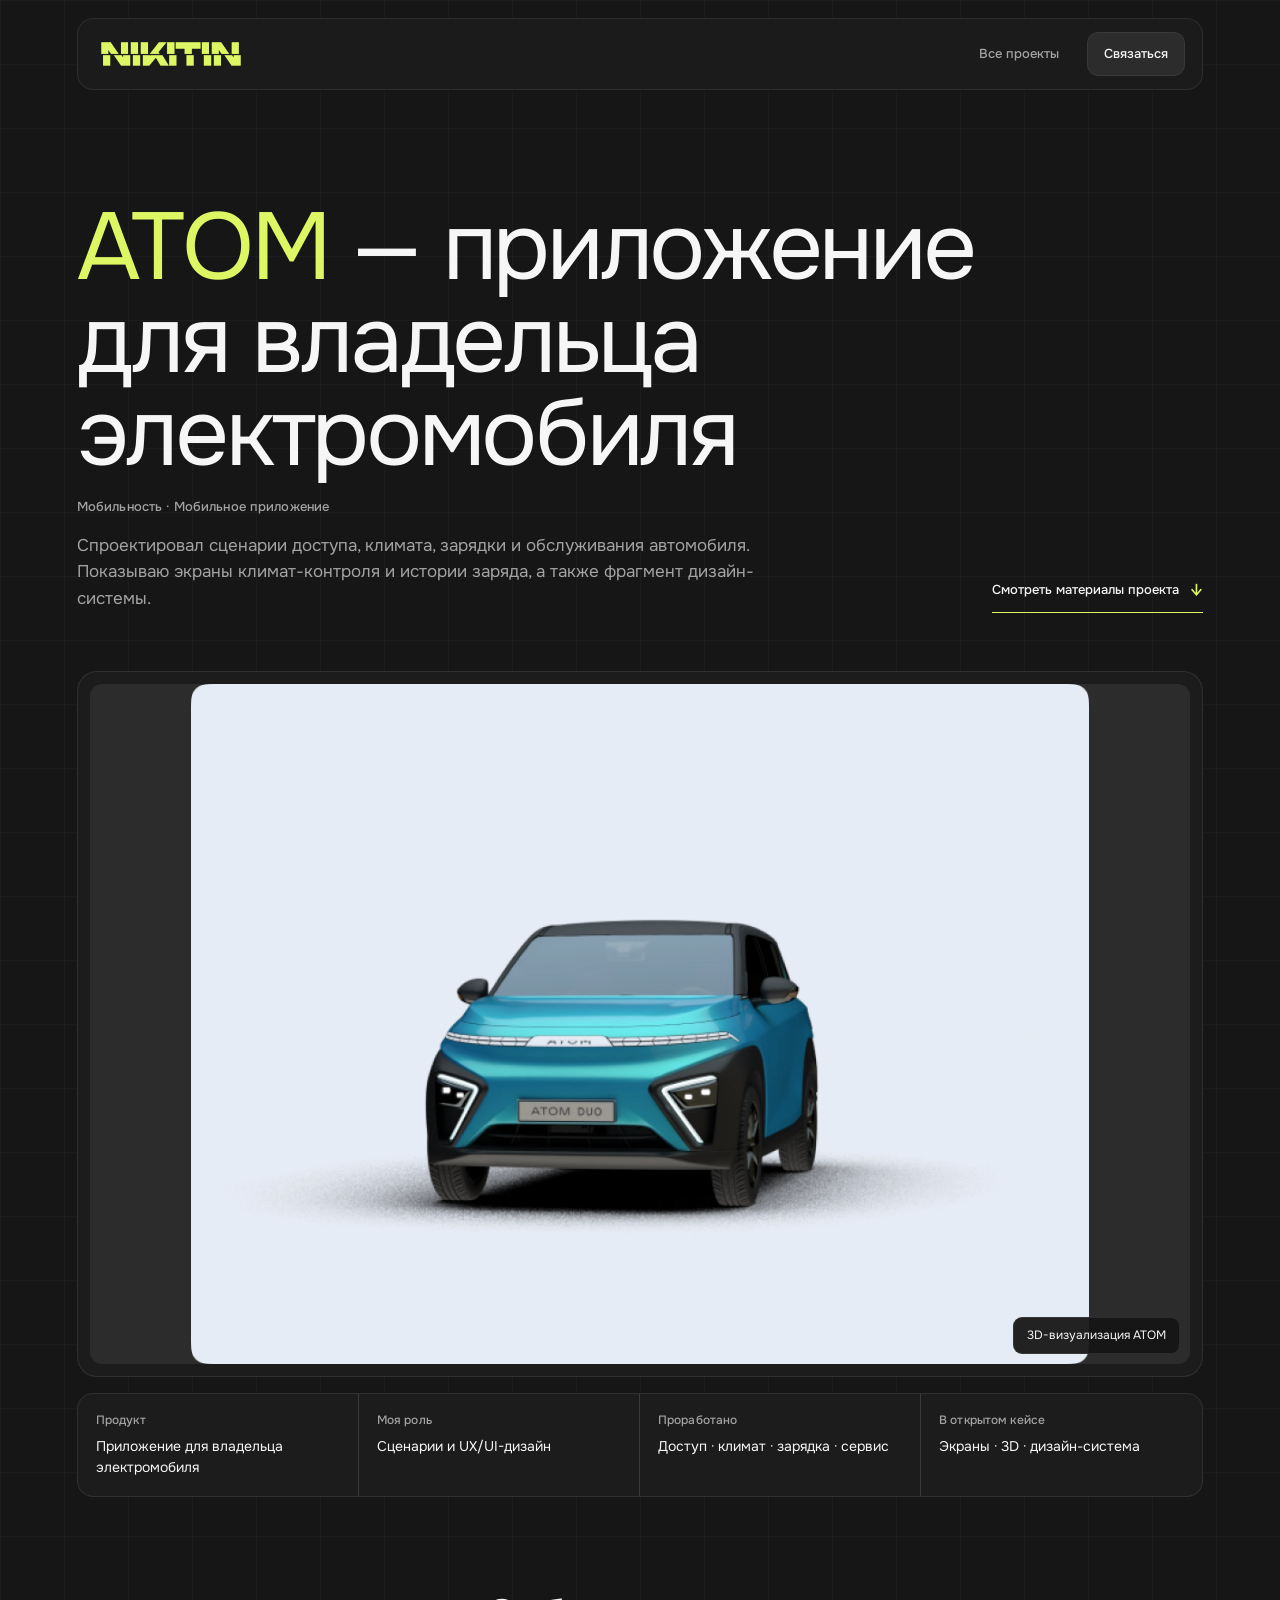
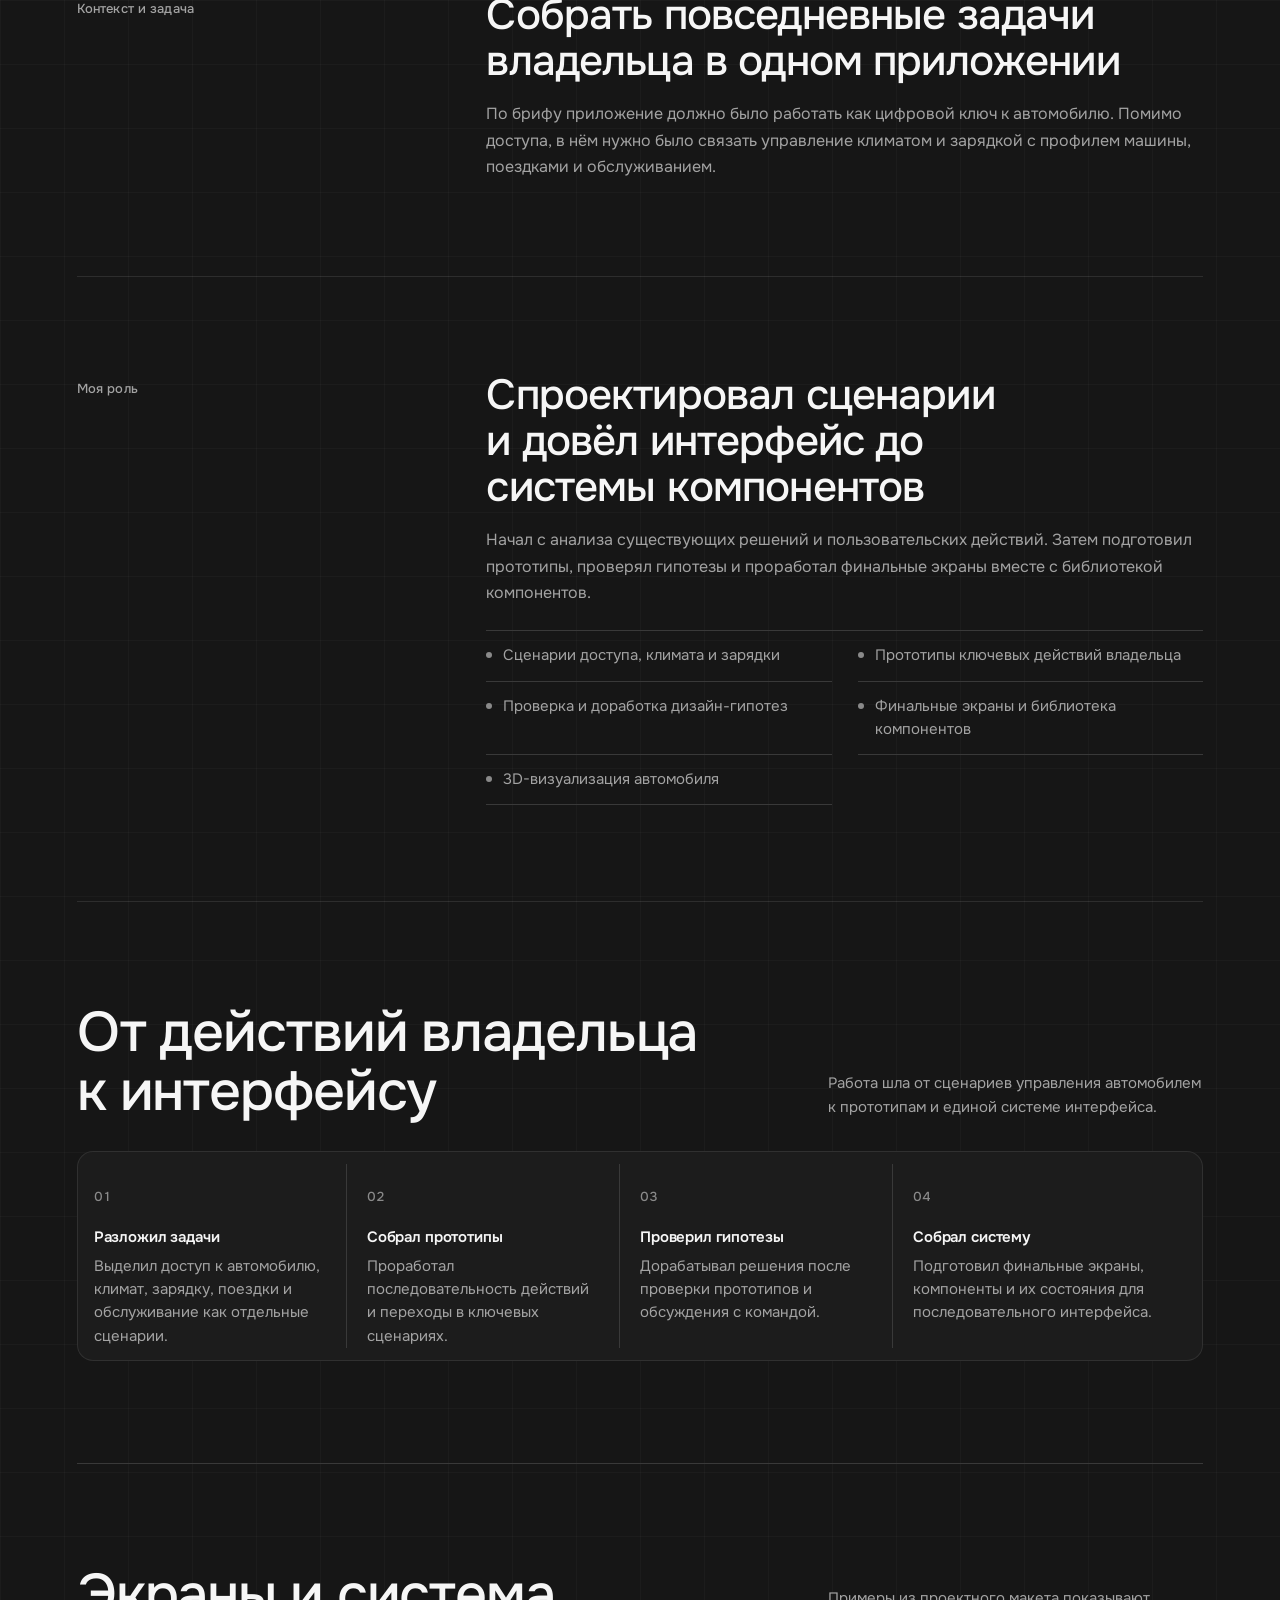
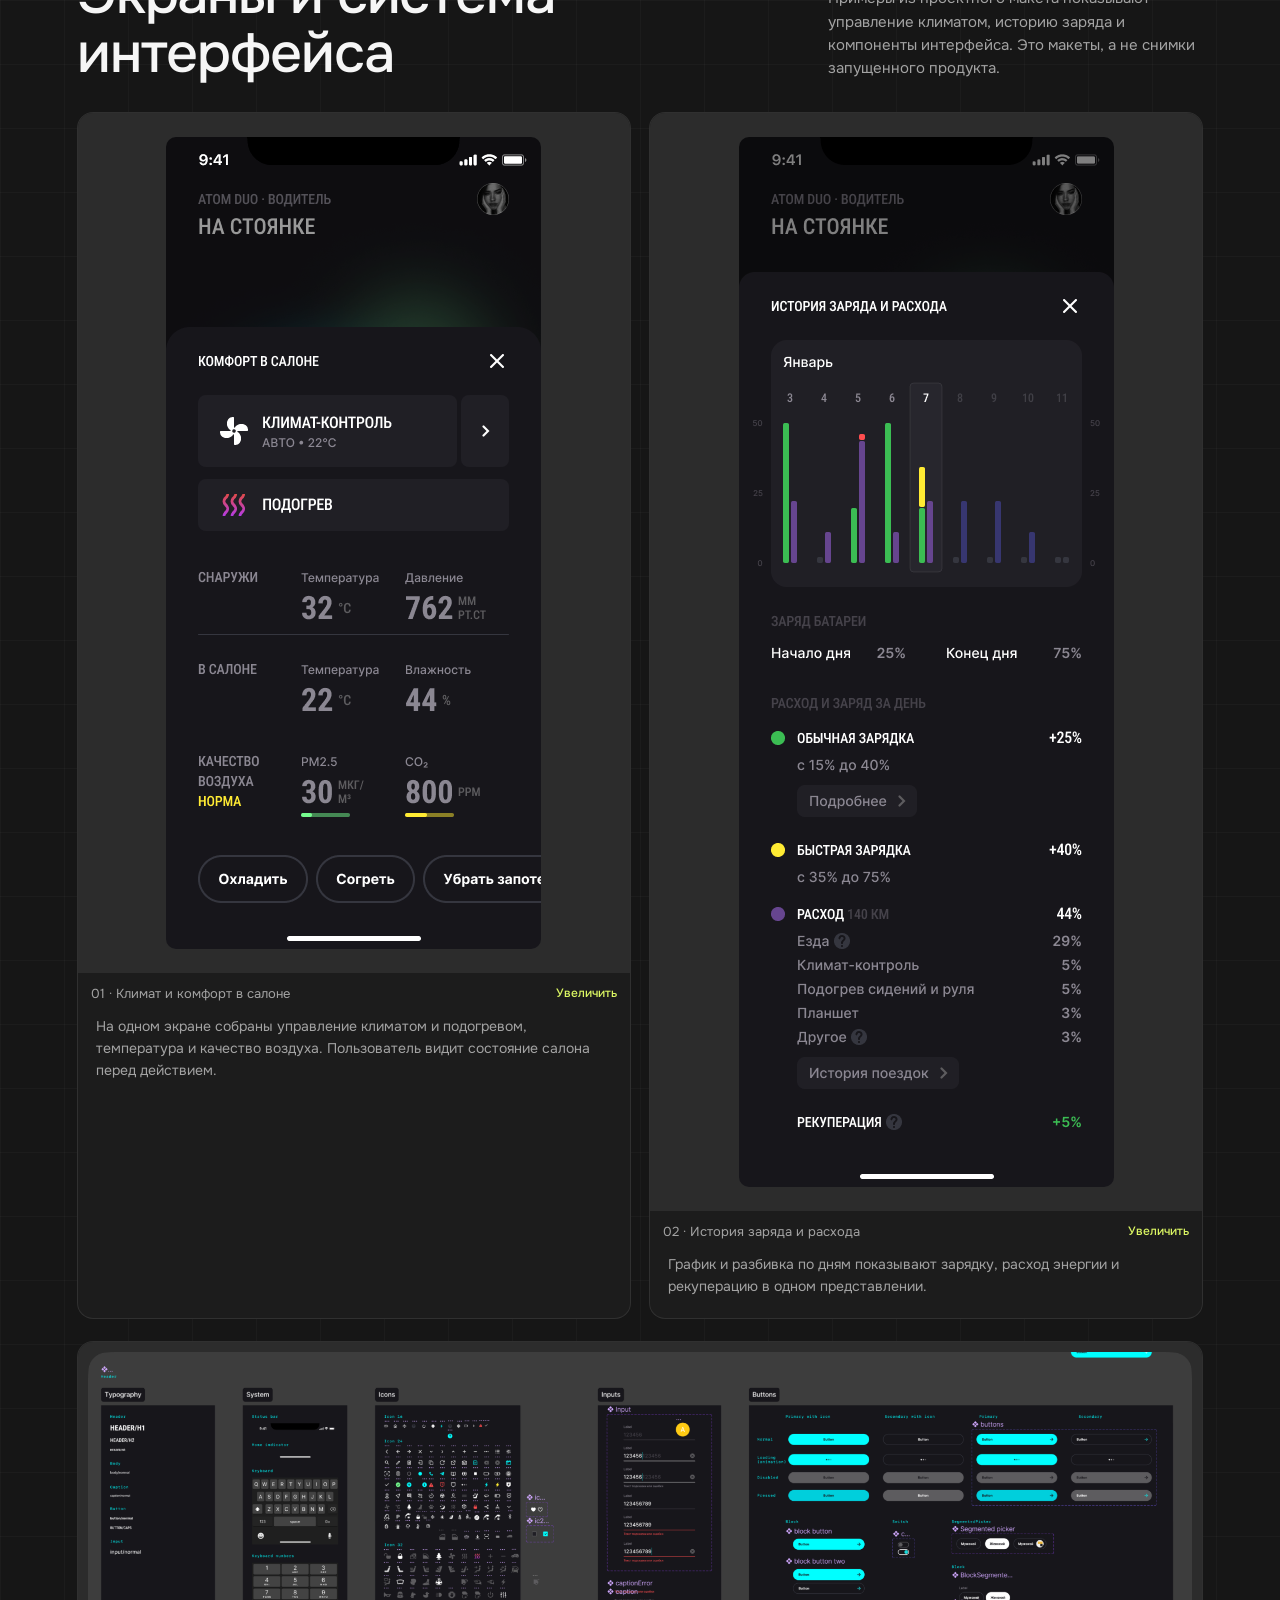
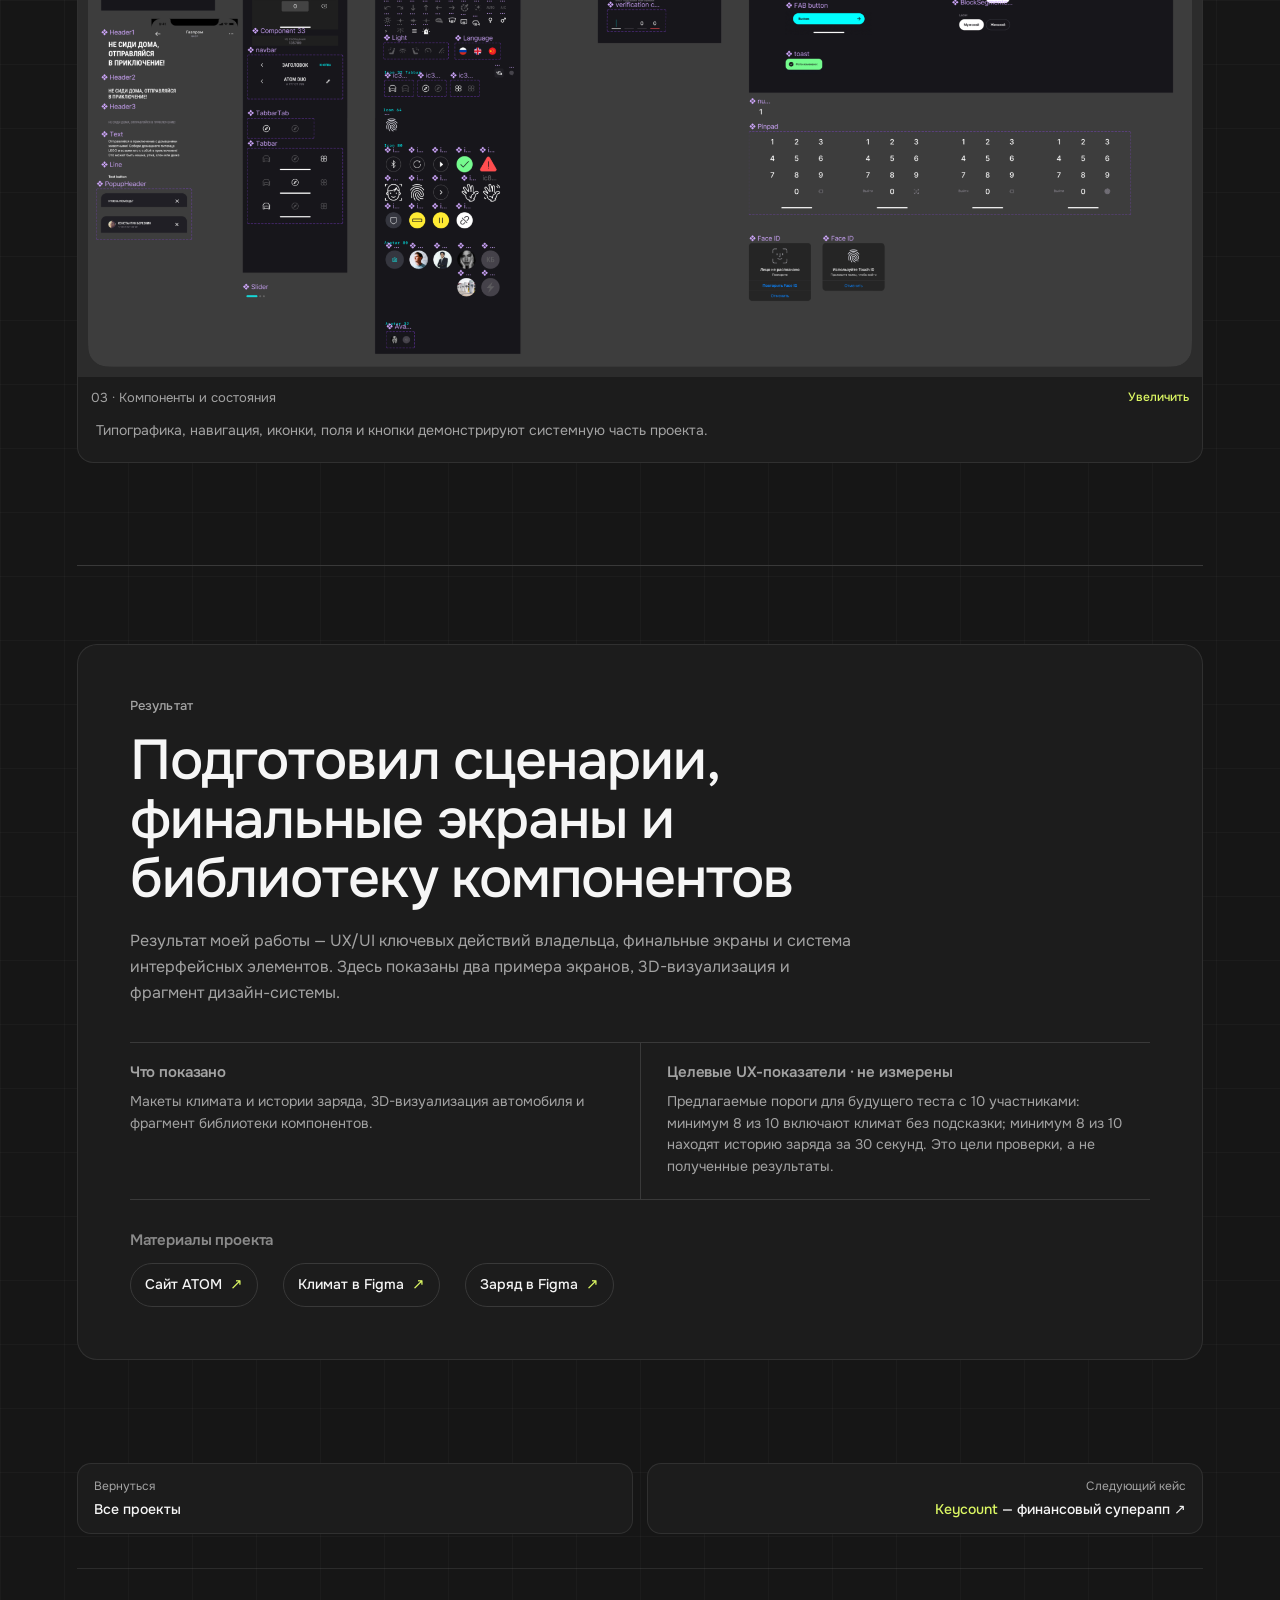
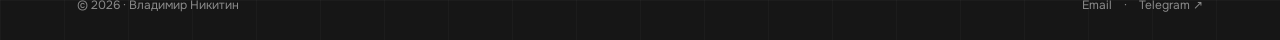
==== case.html @ 4d94a8cf "Reduce header logo width by five percent" ====
<!doctype html>
<html lang="ru">
<head>
  <meta charset="utf-8">
  <meta name="viewport" content="width=device-width, initial-scale=1">
  <meta name="theme-color" content="#161616">
  <meta name="description" content="Мои кейсы: проектирование цифровых решений для финансовых, банковских и мобильных продуктов.">
  <title>Кейс — Владимир Никитин</title>
  <link rel="icon" href="assets/favicon.svg" type="image/svg+xml">
  <link rel="preload" href="assets/fonts/onest-cyrillic.woff2" as="font" type="font/woff2" crossorigin>
  <link rel="preload" href="assets/fonts/manrope-cyrillic.woff2" as="font" type="font/woff2" crossorigin>
  <link rel="stylesheet" href="assets/css/base.css?v=20261011-logo-3">
  <link rel="stylesheet" href="assets/css/case.css?v=20261011-case-evidence-1">
  <script src="assets/js/case.js?v=20261011-headings-1" defer></script>
  <script src="assets/js/page-grid.js?v=20261010-mobile-grid-autoplay-1" defer></script>
</head>
<body class="has-page-grid">
  <div class="page-grid" aria-hidden="true"><canvas class="page-grid-canvas"></canvas></div>
  <a class="skip-link" href="#main">Перейти к содержимому</a>
  <header class="case-header">
    <div class="shell header-inner">
      <a class="brand" href="index.html#top" data-motion="top" style="--motion-delay: 30ms">
        <img class="brand-logo" src="assets/nikitin-logo.webp" alt="Владимир Никитин" width="2088" height="504">
      </a>
      <nav class="top-links" aria-label="Навигация по сайту" data-motion="top" style="--motion-delay: 100ms">
        <a href="index.html#work">Все проекты</a>
        <a href="index.html#contact">Связаться</a>
      </nav>
    </div>
  </header>

  <main class="shell" id="main" tabindex="-1">
    <section class="noscript-notice" aria-labelledby="case-load-title">
      <h1 id="case-load-title">Не удалось открыть кейс</h1>
      <p>Обновите страницу или вернитесь к списку проектов.</p>
      <noscript><p>Для просмотра кейсов включите JavaScript в браузере.</p></noscript>
      <a href="index.html#work">Ко всем проектам</a>
    </section>
    <section class="case-hero" aria-labelledby="case-title">
      <h1 id="case-title" data-motion="left" style="--motion-delay: 90ms"></h1>
      <p class="case-category" id="case-kicker" data-motion="left" style="--motion-delay: 175ms"></p>
      <div class="case-hero-summary">
        <p class="case-deck" id="case-deck" data-motion="left" style="--motion-delay: 245ms"></p>
        <a class="case-hero-jump" href="#gallery-title" data-motion="right" style="--motion-delay: 300ms">Смотреть материалы проекта <span aria-hidden="true">↓</span></a>
      </div>
      <figure class="case-hero-media" data-motion="bottom" style="--motion-delay: 130ms">
        <img id="hero-image" src="data:image/svg+xml,%3Csvg xmlns='http://www.w3.org/2000/svg' viewBox='0%200%201980%201500'%3E%3C/svg%3E" width="1980" height="1500" alt="" decoding="async">
        <figcaption id="hero-caption">3D-визуализация ATOM</figcaption>
      </figure>
      <dl class="meta-grid" id="meta-grid"></dl>
    </section>

    <section class="story-section" aria-labelledby="context-title">
      <div class="story-label" data-motion="left">Контекст и задача</div>
      <div class="story-copy" data-motion="right" style="--motion-delay: 90ms"><h2 id="context-title"></h2><p id="context-copy"></p></div>
    </section>

    <section class="story-section" aria-labelledby="role-title">
      <div class="story-label" data-motion="left">Моя роль</div>
      <div class="story-copy" data-motion="right" style="--motion-delay: 90ms">
        <h2 id="role-title"></h2>
        <p id="role-copy"></p>
        <ul class="role-list" id="role-list"></ul>
      </div>
    </section>

    <section class="process-section" aria-labelledby="process-title">
      <div class="section-heading">
        <h2 id="process-title" data-motion="left">От понимания задачи к цельному интерфейсу</h2>
        <p id="process-intro" data-motion="right" style="--motion-delay: 90ms"></p>
      </div>
      <div class="process-grid" id="process-grid"></div>
    </section>

    <section class="gallery-section" aria-labelledby="gallery-title">
      <div class="gallery-heading">
        <h2 id="gallery-title" data-motion="left">Экраны и система</h2>
        <p id="gallery-intro" data-motion="right" style="--motion-delay: 90ms"></p>
      </div>
      <div class="gallery-grid" id="gallery-grid"></div>
    </section>

    <section class="result-section" aria-labelledby="result-title">
      <p class="result-label" data-motion="top">Результат</p>
      <h2 id="result-title" data-motion="left" style="--motion-delay: 60ms"></h2>
      <p class="result-copy" id="result-copy" data-motion="left" style="--motion-delay: 140ms"></p>
      <div class="measurement-grid">
        <article class="measurement-box" data-motion="bottom"><h3 id="fact-label">Что подтверждено материалами</h3><p id="metric-fact"></p></article>
        <article class="measurement-box" data-motion="bottom" style="--motion-delay: 100ms"><h3 id="ideas-label">Что можно измерять дальше</h3><p id="metric-ideas"></p></article>
      </div>
      <div class="refs-block" data-motion="right"><h3>Материалы проекта</h3><div class="refs" id="refs"></div></div>
    </section>

    <nav class="case-navigation" aria-label="Навигация по кейсам">
      <a href="index.html#work" data-motion="left"><small>Вернуться</small><strong>Все проекты</strong></a>
      <a class="next-case" id="next-case" href="#" data-motion="right"><small>Следующий кейс</small><strong><span id="next-title"></span> <span aria-hidden="true">↗</span></strong></a>
    </nav>
  </main>

  <dialog class="lightbox" id="lightbox" aria-labelledby="lightbox-caption">
    <div class="lightbox-header">
      <p id="lightbox-caption"></p>
      <button class="lightbox-close" id="lightbox-close" type="button" aria-label="Закрыть изображение">×</button>
    </div>
    <div class="lightbox-toolbar" role="group" aria-label="Масштаб изображения">
      <button id="lightbox-zoom-out" type="button" aria-label="Уменьшить изображение" disabled>−</button>
      <output id="lightbox-zoom-level" aria-live="polite">По ширине</output>
      <button id="lightbox-zoom-in" type="button" aria-label="Увеличить изображение" disabled>+</button>
      <a id="lightbox-original" href="#" target="_blank" rel="noopener noreferrer">Оригинал ↗</a>
    </div>
    <div class="lightbox-viewport" id="lightbox-viewport" tabindex="0" aria-label="Область просмотра изображения">
      <img id="lightbox-image" alt="Увеличенное изображение" decoding="async">
    </div>
    <p class="lightbox-hint" id="lightbox-hint" hidden>Перемещайте изображение, чтобы рассмотреть детали.</p>
  </dialog>

  <footer class="shell site-footer">
    <p>© 2026 · Владимир Никитин</p>
    <p><a href="mailto:ux.nikitin@gmail.com">Email</a> · <a href="https://t.me/niki7in" target="_blank" rel="noopener noreferrer">Telegram ↗</a></p>
  </footer>
</body>
</html>
---- assets/css/base.css ----
/* Shared tokens, fonts, resets, and layout primitives. */

    @font-face {
      font-family: "Onest";
      font-style: normal;
      font-weight: 100 900;
      font-display: swap;
      src: url("../fonts/onest-cyrillic.woff2") format("woff2");
      unicode-range: U+0301, U+0400-045F, U+0490-0491, U+04B0-04B1, U+2116;
    }
    @font-face {
      font-family: "Onest";
      font-style: normal;
      font-weight: 100 900;
      font-display: swap;
      src: url("../fonts/onest-latin.woff2") format("woff2");
      unicode-range: U+0000-00FF, U+0131, U+0152-0153, U+02BB-02BC, U+02C6, U+02DA, U+02DC, U+0304, U+0308, U+0329, U+2000-206F, U+20AC, U+2122, U+2191, U+2193, U+2212, U+2215, U+FEFF, U+FFFD;
    }
    @font-face {
      font-family: "Manrope";
      font-style: normal;
      font-weight: 200 800;
      font-display: swap;
      src: url("../fonts/manrope-cyrillic.woff2") format("woff2");
      unicode-range: U+0301, U+0400-045F, U+0490-0491, U+04B0-04B1, U+2116;
    }
    @font-face {
      font-family: "Manrope";
      font-style: normal;
      font-weight: 200 800;
      font-display: swap;
      src: url("../fonts/manrope-latin.woff2") format("woff2");
      unicode-range: U+0000-00FF, U+0131, U+0152-0153, U+02BB-02BC, U+02C6, U+02DA, U+02DC, U+0304, U+0308, U+0329, U+2000-206F, U+20AC, U+2122, U+2191, U+2193, U+2212, U+2215, U+FEFF, U+FFFD;
    }
    :root {
      color-scheme: dark;
      --bg: #161616;
      --surface: #1c1c1c;
      --surface-raised: #2c2c2c;
      --ink: #f6f6f6;
      --muted: #a3a3a3;
      --quiet: #8a8a8a;
      --line: #393939;
      --accent: #dcf763;
      --accent-ink: #161616;
      --max: 1240px;
      --gutter: clamp(24px, 6vw, 88px);
      --font-sans: "Onest", "Segoe UI", sans-serif;
      --font-brand: "Manrope", var(--font-sans);
      --type-display: clamp(3.25rem, 7.4vw, 6rem);
      --type-section: clamp(2.25rem, 4.4vw, 3.5rem);
      --type-story: clamp(1.875rem, 3.3vw, 2.75rem);
      --type-card: clamp(1.5rem, 2.4vw, 2.125rem);
      --type-intro: clamp(1.0625rem, 1.25vw, 1.1875rem);
      --type-body: 1rem;
      --type-caption: .75rem;
      --type-label: .8125rem;
      --leading-display: .98;
      --leading-heading: 1.05;
      --leading-body: 1.6;
      --tracking-display: -.035em;
      --tracking-heading: -.02em;
      --copy-measure: 66ch;
      --ease: cubic-bezier(.2, .84, .24, 1);
      --motion-distance: min(58px, var(--gutter));
      --accent-hover: #e6ff87;
      --line-strong: #5a5a5a;
      --line-subtle: #333333;
      --surface-hover: #202020;
      --surface-raised-hover: #343434;
      --surface-deep-hover: #252525;
      --artifact-surface: #e7eaee;
      --artifact-surface-bakong: #e6ebf4;
      --artifact-ink: #44504a;
    }
    * { box-sizing: border-box; }
    html { scroll-behavior: smooth; scroll-padding-top: 32px; -webkit-text-size-adjust: 100%; text-size-adjust: 100%; }
    body {
      min-width: 320px;
      margin: 0;
      color: var(--ink);
      background-color: var(--bg);
      background-image: linear-gradient(rgba(255,255,255,.027) 1px, transparent 1px), linear-gradient(90deg, rgba(255,255,255,.027) 1px, transparent 1px);
      background-size: 64px 64px;
      font-family: var(--font-sans);
      font-size: 16px;
      line-height: 1.6;
      -webkit-font-smoothing: antialiased;
    }
    .has-page-grid { isolation: isolate; }
    .page-grid { position: fixed; inset: 0; z-index: -1; overflow: hidden; pointer-events: none; }
    .page-grid-canvas { display: block; width: 100%; height: 100%; }
    .brand-name { font-family: var(--font-brand); color: var(--accent); }
    .brand-logo { display: block; width: 152px; height: auto; }
    a { color: inherit; text-decoration: none; }
    button { color: inherit; font: inherit; }
    img { max-width: 100%; }
    ::selection { color: var(--accent-ink); background: var(--accent); }
    :focus-visible { outline: 3px solid var(--accent); outline-offset: 4px; }
    .shell { width: min(100% - 2 * var(--gutter), var(--max)); margin-inline: auto; }
    .skip-link {
      position: fixed;
      z-index: 100;
      top: 12px;
      left: 12px;
      padding: 12px 16px;
      color: var(--accent-ink);
      background: var(--accent);
      transform: translateY(-160%);
    }
    .skip-link:focus { transform: translateY(0); }


    .site-footer {
      min-height: 72px;
      display: flex;
      align-items: center;
      justify-content: space-between;
      flex-wrap: wrap;
      gap: 10px 24px;
      color: var(--quiet);
      font-size: 11px;
    }
    .site-footer p { margin: 0; }
    .site-footer a { min-height: 44px; display: inline-flex; align-items: center; }
    .site-footer p:has(a) { display: flex; flex-wrap: wrap; align-items: center; gap: 0 12px; }

@media (max-width: 700px) {
  :root {
    --gutter: clamp(16px, 5vw, 24px);
    --type-display: clamp(2.25rem, 10vw, 3rem);
    --type-section: clamp(1.875rem, 8vw, 2.5rem);
    --type-story: clamp(1.75rem, 7.5vw, 2.125rem);
    --type-card: clamp(1.375rem, 6.5vw, 1.875rem);
    --type-intro: 1rem;
    --type-caption: .75rem;
    --type-label: .75rem;
  }
}

@media (max-height: 500px) and (max-width: 950px) {
  :root { --type-display: clamp(2.25rem, 5vw, 3rem); }
}


/* Respect reduced-motion globally before page-specific motion exceptions. */
@media (prefers-reduced-motion: reduce) {
  html { scroll-behavior: auto; }
  *, *::before, *::after {
    transition-duration: .01ms !important;
    animation-duration: .01ms !important;
    animation-iteration-count: 1 !important;
  }
}

/* Shared reveal motion; disabled entirely for reduced-motion preferences. */
[data-motion] { --motion-x: 0px; --motion-y: 24px; --motion-scale: .97; }
[data-motion="left"] { --motion-x: calc(0px - var(--motion-distance)); --motion-y: 0px; --motion-scale: .94; }
[data-motion="right"] { --motion-x: var(--motion-distance); --motion-y: 0px; --motion-scale: .94; }
[data-motion="top"] { --motion-x: 0px; --motion-y: -24px; --motion-scale: .98; }
[data-motion="bottom"] { --motion-x: 0px; --motion-y: 28px; --motion-scale: .96; }
[data-motion="scale"] { --motion-x: 0px; --motion-y: 0px; --motion-scale: .88; }
html.motion-ready [data-motion] {
  opacity: .001;
  transform: translate3d(var(--motion-x), var(--motion-y), 0) scale(var(--motion-scale));
  transition: opacity .72s var(--ease) var(--motion-delay, 0ms),
              transform .92s var(--ease) var(--motion-delay, 0ms);
}
html.motion-ready [data-motion].is-in { opacity: 1; transform: translate3d(0, 0, 0) scale(1); }
@media (prefers-reduced-motion: reduce) {
  html.motion-ready [data-motion] { opacity: 1 !important; transform: none !important; transition: none !important; }
}
---- assets/css/case.css ----
/* Page-specific styles. Shared design tokens and primitives are in base.css. */
    .case-header { border-bottom: 1px solid var(--line); }
    .header-inner { min-height: 82px; display: flex; align-items: center; justify-content: space-between; gap: 28px; }
    .brand { min-width: 0; display: inline-flex; align-items: center; gap: 13px; }
    .brand-name { font-size: 14px; font-weight: 600; letter-spacing: -.02em; }
    .top-links { display: flex; align-items: center; gap: clamp(16px, 3vw, 34px); }
    .top-links a { min-height: 44px; display: inline-flex; align-items: center; color: var(--muted); font-size: 13px; transition: color .2s ease; }
    .top-links a:hover { color: var(--accent); }

    .case-hero { padding-top: clamp(63px, 8vw, 104px); }
    .case-hero h1 {
      max-width: 960px;
      margin: 0;
      font-size: clamp(46px, 7.2vw, 88px);
      font-weight: 550;
      line-height: 1.01;
      letter-spacing: -.055em;
      text-wrap: balance;
    }
    .case-category { margin: 19px 0 0; color: var(--accent); font-size: 13px; line-height: 1.5; }
    .case-deck { max-width: 67ch; margin: 17px 0 0; color: var(--muted); font-size: clamp(16px, 1.7vw, 20px); line-height: 1.75; }
    .case-hero-media { position: relative; margin: clamp(34px, 5vw, 58px) 0 0; overflow: hidden; background: var(--artifact-surface); }
    .case-hero-media img { width: 100%; max-height: 680px; height: auto; display: block; object-fit: contain; }
    .case-hero-media figcaption {
      position: absolute;
      right: 14px;
      bottom: 14px;
      max-width: calc(100% - 28px);
      padding: 9px 13px;
      color: var(--ink);
      background: rgba(16, 23, 21, .94);
      font-size: 11px;
      line-height: 1.4;
    }
    .meta-grid {
      display: grid;
      grid-template-columns: repeat(4, minmax(0, 1fr));
      margin: 0;
      border-block: 1px solid var(--line);
    }
    .meta-item { min-width: 0; padding: 18px 18px 20px 0; border-right: 1px solid var(--line); }
    .meta-item + .meta-item { padding-left: 18px; }
    .meta-item:last-child { border-right: 0; }
    .meta-label { display: block; margin: 0 0 8px; color: var(--quiet); font-size: 11px; font-weight: 500; }
    .meta-value { display: block; margin: 0; color: var(--ink); font-size: 13px; line-height: 1.55; }

    .story-section {
      display: grid;
      grid-template-columns: minmax(155px, .6fr) minmax(0, 1.4fr);
      gap: clamp(38px, 8vw, 104px);
      padding-block: clamp(63px, 8vw, 96px);
      border-bottom: 1px solid var(--line);
    }
    .story-label { padding-top: 7px; color: var(--accent); font-size: 13px; font-weight: 550; }
    .story-copy h2, .section-heading h2 {
      max-width: 760px;
      margin: 0;
      font-size: clamp(30px, 4.2vw, 52px);
      font-weight: 520;
      line-height: 1.08;
      letter-spacing: -.05em;
      text-wrap: balance;
    }
    .story-copy > p { max-width: 68ch; margin: 17px 0 0; color: var(--muted); font-size: 14px; line-height: 1.85; }
    .role-list {
      display: grid;
      grid-template-columns: repeat(2, minmax(0, 1fr));
      gap: 0 26px;
      margin: 24px 0 0;
      padding: 0;
      list-style: none;
      border-top: 1px solid var(--line);
    }
    .role-list li { position: relative; padding: 13px 0 13px 17px; border-bottom: 1px solid var(--line); color: var(--muted); font-size: 12px; line-height: 1.55; }
    .role-list li::before { content: ""; position: absolute; top: 21px; left: 0; width: 5px; height: 5px; border-radius: 50%; background: var(--accent); }

    .process-section { padding-block: clamp(66px, 8.5vw, 102px); border-bottom: 1px solid var(--line); }
    .section-heading { display: grid; grid-template-columns: minmax(0, 1fr) minmax(220px, .52fr); align-items: end; gap: 30px; margin-bottom: 29px; }
    .section-heading p { max-width: 360px; margin: 0 0 3px; color: var(--muted); font-size: 12px; line-height: 1.75; }
    .process-grid { display: grid; grid-template-columns: repeat(4, minmax(0, 1fr)); border-top: 1px solid var(--line); }
    .process-step { min-width: 0; padding: 19px 20px 0 0; margin-right: 20px; border-right: 1px solid var(--line); }
    .process-step:last-child { margin-right: 0; border-right: 0; }
    .process-number { color: var(--accent); font-size: 11px; font-variant-numeric: tabular-nums; }
    .process-step h3 { margin: 18px 0 8px; font-size: 17px; font-weight: 550; letter-spacing: -.025em; }
    .process-step p { max-width: 34ch; margin: 0; color: var(--muted); font-size: 12px; line-height: 1.7; }

    .gallery-section { padding-block: clamp(65px, 8.5vw, 102px); border-bottom: 1px solid var(--line); }
    .gallery-heading { display: grid; grid-template-columns: minmax(0, 1fr) minmax(220px, .52fr); align-items: end; gap: 30px; margin-bottom: 29px; }
    .gallery-heading h2 { margin: 0; font-size: clamp(32px, 4.3vw, 53px); font-weight: 520; line-height: 1.08; letter-spacing: -.05em; }
    .gallery-heading p { max-width: 370px; margin: 0 0 3px; color: var(--muted); font-size: 12px; line-height: 1.7; }
    .gallery-grid { display: grid; grid-template-columns: repeat(2, minmax(0, 1fr)); gap: 24px 20px; }
    .gallery-card { min-width: 0; margin: 0; }
    .gallery-card.wide { grid-column: 1 / -1; }
    .gallery-open {
      width: 100%;
      display: block;
      padding: 0;
      overflow: hidden;
      border: 0;
      color: inherit;
      background: var(--artifact-surface);
      cursor: zoom-in;
    }
    .gallery-open img { width: 100%; height: auto; display: block; object-fit: contain; }
    .gallery-open:focus-visible { outline-offset: -4px; }
    .gallery-card figcaption {
      display: flex;
      align-items: flex-start;
      justify-content: space-between;
      gap: 10px 20px;
      padding: 12px 0 13px;
      border-bottom: 1px solid var(--line);
      color: var(--muted);
      font-size: 12px;
      line-height: 1.5;
    }
    .zoom-hint { flex: none; color: var(--accent); font-size: 11px; }

    .result-section { padding-block: clamp(70px, 9vw, 110px); border-bottom: 1px solid var(--line); }
    .result-label { margin: 0 0 17px; color: var(--accent); font-size: 13px; font-weight: 550; }
    .result-section h2 { max-width: 830px; margin: 0; font-size: clamp(34px, 5vw, 62px); font-weight: 520; line-height: 1.04; letter-spacing: -.05em; text-wrap: balance; }
    .result-copy { max-width: 70ch; margin: 19px 0 0; color: var(--muted); font-size: 14px; line-height: 1.8; }
    .measurement-grid { display: grid; grid-template-columns: repeat(2, minmax(0, 1fr)); margin-top: 35px; border-block: 1px solid var(--line); }
    .measurement-box { padding: 19px 26px 21px 0; }
    .measurement-box + .measurement-box { padding-left: 26px; border-left: 1px solid var(--line); }
    .measurement-box h3 { margin: 0 0 9px; color: var(--accent); font-size: 12px; font-weight: 550; }
    .measurement-box p { max-width: 62ch; margin: 0; color: var(--muted); font-size: 12px; line-height: 1.75; }
    .refs-block { margin-top: 30px; }
    .refs-block h3 { margin: 0 0 13px; color: var(--quiet); font-size: 12px; font-weight: 500; }
    .refs { display: flex; align-items: center; flex-wrap: wrap; gap: 10px 25px; }
    .refs a { min-height: 44px; display: inline-flex; align-items: center; gap: 8px; color: var(--ink); font-size: 12px; border-bottom: 1px solid var(--line); transition: color .2s ease, border-color .2s ease; }
    .refs a span { color: var(--accent); font-size: 15px; }
    .refs a:hover { color: var(--accent); border-color: var(--accent); }

    .case-navigation { display: grid; grid-template-columns: 1fr 1fr; gap: 24px; padding-block: 25px 34px; border-bottom: 1px solid var(--line); }
    .case-navigation a { min-height: 64px; display: flex; flex-direction: column; justify-content: center; gap: 5px; color: var(--ink); transition: color .2s ease; }
    .case-navigation a:hover { color: var(--accent); }
    .case-navigation .next-case { align-items: flex-end; text-align: right; }
    .case-navigation small { color: var(--quiet); font-size: 11px; }
    .case-navigation strong { font-size: 14px; font-weight: 550; }

    .lightbox {
      width: min(94vw, 1400px);
      max-width: none;
      max-height: 92dvh;
      padding: 16px;
      border: 1px solid var(--line);
      color: var(--ink);
      background: var(--bg);
      box-shadow: 0 24px 70px rgba(0, 0, 0, .55);
      overflow: hidden;
    }
    .lightbox[open] { display: flex; flex-direction: column; gap: 12px; }
    .lightbox::backdrop { background: rgba(5, 8, 7, .88); }
    .lightbox-header { min-height: 44px; display: flex; align-items: center; justify-content: space-between; gap: 12px; }
    .lightbox-header p { margin: 0; font-size: 14px; line-height: 1.4; }
    .lightbox-close {
      flex: none;
      width: 44px;
      height: 44px;
      display: grid;
      place-items: center;
      border: 1px solid var(--line);
      border-radius: 3px;
      color: var(--ink);
      background: var(--surface);
      font-size: 23px;
      cursor: pointer;
    }
    .lightbox-close:hover { color: var(--accent); border-color: var(--accent); }
    .lightbox-toolbar { display: flex; align-items: center; gap: 8px; }
    .lightbox-toolbar button, .lightbox-toolbar a {
      min-width: 44px;
      min-height: 44px;
      display: inline-flex;
      align-items: center;
      justify-content: center;
      padding: 0 10px;
      border: 1px solid var(--line);
      border-radius: 10px;
      color: var(--ink);
      background: var(--surface);
      cursor: pointer;
    }
    .lightbox-toolbar button { font-size: 22px; line-height: 1; }
    .lightbox-toolbar button:disabled { color: var(--quiet); cursor: default; opacity: .55; }
    .lightbox-toolbar a { margin-left: auto; font-size: 13px; white-space: nowrap; }
    .lightbox-toolbar a:hover, .lightbox-toolbar button:not(:disabled):hover { border-color: var(--accent); }
    .lightbox-toolbar output { min-width: 75px; color: var(--muted); font-size: 12px; text-align: center; white-space: nowrap; }
    .lightbox-viewport {
      min-height: 0;
      max-height: calc(92dvh - 164px);
      overflow: auto;
      border-radius: 10px;
      background: var(--surface);
      overscroll-behavior: contain;
      touch-action: pan-x pan-y;
    }
    .lightbox-viewport img { width: auto; height: auto; max-width: 100%; max-height: min(72dvh, 820px); display: block; margin: 0 auto; object-fit: contain; }
    .lightbox.is-zoomed .lightbox-viewport img { max-width: none; max-height: none; margin: 0; }
    .lightbox-hint { margin: 0; color: var(--muted); font-size: 12px; line-height: 1.4; }

    @media (max-width: 1024px) {
      .process-grid { grid-template-columns: repeat(2, minmax(0, 1fr)); }
      .process-step { min-height: 160px; padding-bottom: 20px; border-bottom: 1px solid var(--line); }
      .process-step:nth-child(2) { margin-right: 0; border-right: 0; }
      .process-step:nth-child(3), .process-step:nth-child(4) { padding-top: 20px; border-bottom: 0; }
    }
    @media (max-width: 820px) {
      .story-section { grid-template-columns: minmax(120px, .5fr) minmax(0, 1.5fr); gap: 35px; }
      .meta-grid { grid-template-columns: repeat(2, minmax(0, 1fr)); }
      .meta-item:nth-child(2) { border-right: 0; }
      .meta-item:nth-child(-n+2) { border-bottom: 1px solid var(--line); }
      .meta-item:nth-child(3) { padding-left: 0; }
      .section-heading, .gallery-heading { grid-template-columns: 1fr; gap: 13px; }
    }
    @media (max-width: 600px) {
      .header-inner { min-height: 72px; }
      .brand-name { font-size: 12px; }
      .top-links { gap: 12px; }
      .top-links a { font-size: 11px; }
      .case-hero { padding-top: 58px; }
      .case-hero h1 { font-size: clamp(43px, 12vw, 63px); }
      .case-category { margin-top: 15px; font-size: 12px; }
      .case-deck { margin-top: 13px; font-size: 15px; }
      .case-hero-media { margin-top: 28px; }
      .case-hero-media img { max-height: 470px; }
      .case-hero-media figcaption { right: 8px; bottom: 8px; max-width: calc(100% - 16px); padding: 7px 9px; font-size: 10px; }
      .meta-item { padding: 14px 12px 15px 0; }
      .meta-item + .meta-item { padding-left: 12px; }
      .meta-item:nth-child(3) { padding-left: 0; }
      .meta-label { margin-bottom: 5px; font-size: 10px; }
      .meta-value { font-size: 11px; }
      .story-section { grid-template-columns: 1fr; gap: 13px; padding-block: 54px; }
      .story-label { padding: 0; }
      .story-copy h2, .section-heading h2, .gallery-heading h2 { font-size: clamp(30px, 8.5vw, 42px); }
      .story-copy > p { font-size: 13px; }
      .role-list { grid-template-columns: 1fr; margin-top: 19px; }
      .role-list li { padding-block: 11px; }
      .role-list li::before { top: 19px; }
      .process-section, .gallery-section { padding-block: 54px; }
      .section-heading, .gallery-heading { margin-bottom: 22px; }
      .section-heading p, .gallery-heading p { font-size: 12px; }
      .process-grid { grid-template-columns: 1fr; }
      .process-step, .process-step:nth-child(3), .process-step:nth-child(4) { min-height: 0; padding: 17px 0; margin: 0; border-right: 0; border-bottom: 1px solid var(--line); }
      .process-step:last-child { border-bottom: 0; }
      .process-step h3 { margin: 10px 0 5px; }
      .process-step p { max-width: 58ch; }
      .gallery-grid { grid-template-columns: 1fr; gap: 20px; }
      .gallery-card.wide { grid-column: auto; }
      .gallery-card figcaption { flex-wrap: wrap; }
      .result-section { padding-block: 56px; }
      .result-section h2 { font-size: clamp(33px, 9vw, 48px); }
      .measurement-grid { grid-template-columns: 1fr; margin-top: 26px; }
      .measurement-box { padding: 15px 0 17px; }
      .measurement-box + .measurement-box { padding: 15px 0 17px; border-top: 1px solid var(--line); border-left: 0; }
      .case-navigation { gap: 12px; }
      .case-navigation strong { font-size: 12px; }
      .site-footer { align-items: flex-start; flex-direction: column; justify-content: center; padding-block: 17px; }
      .lightbox { padding: 13px; }
    }
    @media (max-width: 420px) {
      .header-inner { gap: 8px; }
      .brand-name { font-size: 11px; }
      .top-links { gap: 8px; }
      .top-links a { font-size: 10px; }
    }
  

    .top-links a, .refs a { transition-timing-function: var(--ease); }
    .gallery-open img { transition: transform .72s var(--ease); }
    .gallery-open:hover img { transform: scale(1.018); }
    @media (prefers-reduced-motion: reduce) {
      .gallery-open:hover img { transform: none !important; }
    }
  

    /* Match the shared Aura-inspired visual world used on the portfolio index. */
    .case-header { padding-top: 18px; border-bottom: 0; }
    .header-inner {
      width: min(100% - 2 * var(--gutter), var(--max));
      min-height: 72px;
      margin-inline: auto;
      padding-inline: 17px;
      border: 1px solid rgba(255,255,255,.08);
      border-radius: 16px;
      background: rgba(28,28,28,.94);
    }
    .top-links { gap: clamp(14px, 2.7vw, 28px); }
    .top-links a { color: var(--muted); }
    .top-links a:last-child { min-height: 44px; padding-inline: 16px; border: 1px solid var(--line); border-radius: 11px; color: var(--ink); background: var(--surface-raised); }
    .top-links a:last-child:hover { border-color: var(--line-strong); color: var(--ink); background: var(--surface-raised-hover); }

    .noscript-notice { padding-block: clamp(56px, 8vw, 96px); }
    html.js .noscript-notice { display: none; }
    .noscript-notice h1 { max-width: 18ch; margin: 0; font-size: clamp(32px, 5vw, 52px); line-height: 1.08; }
    .noscript-notice p { color: var(--muted); }
    .noscript-notice a { min-height: 44px; display: inline-flex; align-items: center; color: var(--accent); }
    html:not(.js) #main > .case-hero,
    html:not(.js) #main > .story-section,
    html:not(.js) #main > .process-section,
    html:not(.js) #main > .gallery-section,
    html:not(.js) #main > .result-section,
    html:not(.js) #main > .case-navigation { display: none; }

    .case-hero { padding-top: clamp(72px, 9vw, 112px); }
    .case-hero h1 { max-width: 1050px; font-size: clamp(48px, 7.6vw, 98px); font-weight: 520; line-height: 1.01; letter-spacing: -.06em; }
    .case-category { margin-top: 18px; color: var(--accent); font-size: 11px; letter-spacing: .09em; text-transform: uppercase; }
    .case-deck { max-width: 68ch; margin-top: 16px; color: var(--muted); font-size: clamp(16px, 1.65vw, 20px); line-height: 1.75; }
    .case-hero-media { margin-top: clamp(34px, 5vw, 58px); padding: 12px; border: 1px solid rgba(255,255,255,.09); border-radius: 20px; background: var(--surface); }
    .case-hero-media img { border-radius: 12px; background: var(--surface-raised); }
    .case-hero-media figcaption { right: 22px; bottom: 22px; padding: 9px 13px; border: 1px solid rgba(255,255,255,.09); border-radius: 9px; color: var(--ink); background: rgba(22,22,22,.94); letter-spacing: .015em; text-transform: none; }
    .meta-grid { margin-top: 16px; overflow: hidden; border: 1px solid rgba(255,255,255,.09); border-radius: 16px; background: var(--surface); }
    .meta-item { padding: 18px 18px; border-color: var(--line); }
    .meta-item + .meta-item { padding-left: 18px; }
    .meta-label { color: var(--muted); font-size: 10px; letter-spacing: .075em; text-transform: uppercase; }
    .meta-value { color: var(--ink); }
    .story-section { border-color: rgba(255,255,255,.1); }
    .story-label { color: var(--accent); font-size: 11px; letter-spacing: .08em; text-transform: uppercase; }
    .story-copy h2, .section-heading h2, .gallery-heading h2, .result-section h2 { font-weight: 520; letter-spacing: -.055em; }
    .story-copy > p, .section-heading p, .gallery-heading p { color: var(--muted); }
    .role-list { border-color: var(--line); }
    .role-list li { border-color: var(--line); color: var(--muted); }
    .role-list li::before { width: 6px; height: 6px; background: var(--accent); }
    .process-grid { padding: 12px 16px; border: 1px solid rgba(255,255,255,.09); border-radius: 16px; background: var(--surface); }
    .process-step { border-color: var(--line); }
    .process-step h3 { font-weight: 550; }
    .process-step p { color: var(--muted); }
    .process-number { color: var(--accent); }
    .gallery-grid { gap: 22px 18px; }
    .gallery-card { overflow: hidden; border: 1px solid rgba(255,255,255,.09); border-radius: 16px; background: var(--surface); }
    .gallery-open { padding: 10px; background: var(--surface-raised); }
    .gallery-open img { border-radius: 10px; }
    .gallery-card figcaption { padding: 12px 13px; border: 0; color: var(--muted); }
    .zoom-hint { color: var(--accent); }
    .result-section {
      margin-block: clamp(52px, 7vw, 78px);
      padding: clamp(25px, 4.5vw, 52px);
      border: 1px solid rgba(255,255,255,.09);
      border-radius: 20px;
      background: var(--surface);
    }
    .result-label { color: var(--accent); font-size: 10px; letter-spacing: .09em; text-transform: uppercase; }
    .result-copy, .measurement-box p { color: var(--muted); }
    .measurement-grid { border-color: var(--line); }
    .measurement-box h3 { color: var(--accent); }
    .refs a { min-height: 44px; padding-inline: 14px; border: 1px solid var(--line); border-radius: 999px; background: var(--surface); }
    .refs a:hover { border-color: var(--accent); color: var(--accent); }
    .case-navigation { gap: 14px; border: 0; }
    .case-navigation a { padding: 14px 16px; border: 1px solid rgba(255,255,255,.09); border-radius: 14px; background: var(--surface); }
    .case-navigation a:hover { border-color: rgba(220,247,99,.45); }
    .case-navigation small { color: var(--muted); }
    .lightbox { border-radius: 16px; background: var(--bg); }
    html.lightbox-open { overflow: hidden; scrollbar-gutter: stable; }
    .lightbox-close { border-radius: 11px; }
    .site-footer { border-top: 1px solid rgba(255,255,255,.09); }

    @media (max-width: 820px) {
      .meta-item { padding: 16px 16px; }
      .meta-item + .meta-item { padding-left: 16px; }
    }
    @media (max-width: 600px) {
      .case-header { padding-top: 11px; }
      .header-inner { min-height: 66px; padding-inline: 12px; border-radius: 14px; }
      .top-links { gap: 8px; }
      .top-links a { font-size: 10px; }
      .top-links a:last-child { min-height: 36px; padding-inline: 10px; }
      .case-hero { padding-top: 58px; }
      .case-hero h1 { font-size: clamp(44px, 11.7vw, 65px); }
      .case-hero-media { margin-top: 27px; padding: 8px; border-radius: 15px; }
      .case-hero-media img { border-radius: 9px; }
      .case-hero-media figcaption { right: 14px; bottom: 14px; padding: 7px 9px; font-size: 9px; }
      .meta-grid { border-radius: 13px; }
      .meta-item { padding: 13px 11px; }
      .meta-item + .meta-item { padding-left: 11px; }
      .meta-item:nth-child(3) { padding-left: 0; }
      .story-section { gap: 13px; }
      .process-grid { padding: 8px 13px; border-radius: 13px; }
      .gallery-card { border-radius: 13px; }
      .gallery-open { padding: 7px; }
      .gallery-card figcaption { padding: 10px 11px; }
      .result-section { margin-block: 43px; padding: 23px 18px; border-radius: 16px; }
      .case-navigation { gap: 8px; }
      .case-navigation a { padding: 11px; border-radius: 11px; }
    }
    @media (max-width: 420px) {
      .header-inner { gap: 8px; }
      .brand-name { font-size: 11px; }
      .top-links { gap: 6px; }
      .top-links a { font-size: 9px; }
      .top-links a:last-child { padding-inline: 8px; }
    }
  

    /* Art-directed type system */
    body { font-family: var(--font-sans); font-size: var(--type-body); line-height: var(--leading-body); font-weight: 400; letter-spacing: 0; font-kerning: normal; font-synthesis: none; }
    .brand { min-height: 44px; }
    .brand-name { font-size: 14px; font-weight: 600; line-height: 1.2; letter-spacing: -.02em; }
    .top-links a { font-size: 13px; font-weight: 500; line-height: 1.4; letter-spacing: 0; }

    .case-hero h1 { max-width: 11.7em; font-size: var(--type-display); font-weight: 400; line-height: var(--leading-display); letter-spacing: var(--tracking-display); text-wrap: balance; }
    .project-name { color: var(--accent); }
    .case-category { margin-top: 18px; font-size: var(--type-label); font-weight: 500; line-height: 1.4; letter-spacing: .01em; text-transform: none; }
    .case-deck { max-width: var(--copy-measure); font-size: var(--type-intro); font-weight: 400; line-height: 1.58; letter-spacing: 0; }
    .case-hero-summary { display: flex; align-items: flex-end; justify-content: space-between; gap: 28px; }
    .case-hero-jump {
      min-height: 44px;
      display: inline-flex;
      align-items: center;
      gap: 11px;
      margin-top: 16px;
      border-bottom: 1px solid var(--accent);
      color: var(--ink);
      font-size: 13px;
      font-weight: 500;
      white-space: nowrap;
    }
    .case-hero-jump span { color: var(--accent); font-size: 18px; }
    .case-hero-jump:hover { color: var(--accent); }
    @media (max-width: 900px) {
      .case-hero-summary { flex-direction: column; align-items: flex-start; gap: 8px; }
      .case-hero-jump { margin-top: 0; }
    }
    .case-hero-media figcaption { font-size: 12px; line-height: 1.45; letter-spacing: 0; }

    .meta-label { margin-bottom: 7px; font-size: 12px; font-weight: 500; line-height: 1.4; letter-spacing: .01em; text-transform: none; }
    .meta-value { font-size: 14px; font-weight: 400; line-height: 1.5; letter-spacing: 0; }
    .story-label, .result-label { font-size: 13px; font-weight: 500; line-height: 1.4; letter-spacing: .01em; text-transform: none; }
    .story-copy h2 { max-width: 700px; font-size: var(--type-story); font-weight: 500; line-height: 1.08; letter-spacing: var(--tracking-heading); text-wrap: balance; }
    .section-heading h2, .gallery-heading h2, .result-section h2 { font-size: var(--type-section); font-weight: 500; line-height: var(--leading-heading); letter-spacing: var(--tracking-heading); text-wrap: balance; }
    .story-copy > p, .result-copy { max-width: var(--copy-measure); font-size: 16px; font-weight: 400; line-height: 1.65; letter-spacing: 0; }
    .section-heading p, .gallery-heading p { max-width: 42ch; font-size: 15px; font-weight: 400; line-height: 1.55; letter-spacing: 0; }
    .role-list li { font-size: 15px; font-weight: 400; line-height: 1.55; letter-spacing: 0; }
    .process-step h3, .measurement-box h3, .refs-block h3 { font-size: 15px; font-weight: 600; line-height: 1.35; letter-spacing: -.01em; }
    .process-number { font-size: 13px; font-weight: 500; line-height: 1.4; font-variant-numeric: tabular-nums; }
    .process-step p { max-width: 36ch; font-size: 15px; font-weight: 400; line-height: 1.55; letter-spacing: 0; }
    .measurement-box p { max-width: 60ch; font-size: 14px; font-weight: 400; line-height: 1.55; letter-spacing: 0; }
    .gallery-card figcaption { font-size: 13px; font-weight: 400; line-height: 1.45; letter-spacing: 0; }
    .gallery-card.screen .gallery-open { display: grid; place-items: center; min-height: 540px; padding: 24px; }
    .gallery-card.screen .gallery-open img { width: min(100%, 375px); }
    .gallery-description { max-width: 72ch; margin: 0; padding: 0 18px 20px; color: var(--muted); font-size: 14px; line-height: 1.55; }
    .zoom-hint { font-size: 12px; font-weight: 500; line-height: 1.4; letter-spacing: 0; }
    .refs a, .case-navigation strong { font-size: 14px; font-weight: 500; line-height: 1.4; letter-spacing: 0; }
    .case-navigation small { font-size: 12px; font-weight: 400; line-height: 1.4; letter-spacing: 0; }
    .site-footer { font-size: 12px; font-weight: 400; line-height: 1.5; letter-spacing: 0; }

    @media (max-width: 700px) {
      .header-inner { gap: 12px; }
      .brand-name { font-size: 13px; }
      .top-links { gap: 8px; }
      .top-links a { font-size: 11px; }
      .top-links a:last-child { min-height: 44px; padding-inline: 12px; }
      .case-hero h1 { max-width: 100%; font-size: var(--type-display); }
      .case-deck { font-size: 16px; }
      .story-copy h2 { font-size: var(--type-story); }
      .section-heading h2, .gallery-heading h2, .result-section h2 { font-size: var(--type-section); }
      .story-copy > p, .result-copy { font-size: 16px; }
      .section-heading p, .gallery-heading p, .role-list li, .process-step p { font-size: 14px; }
      .meta-value { font-size: 13px; }
      .gallery-card figcaption { font-size: 12px; }
      .gallery-card.screen .gallery-open { min-height: 0; padding: 14px; }
      .gallery-description { padding: 0 14px 16px; font-size: 13px; }
      .refs a { min-height: 44px; }
      .site-footer { font-size: 12px; }
    }
    /* Reserve lime for project identity, key actions, and deliberate emphasis. */
    .case-category, .story-label, .result-label, .measurement-box h3 { color: var(--muted); }
    .process-number { color: var(--quiet); }
    .role-list li::before { background: var(--quiet); }

    /* Bakong's main screen is a full-width showcase, kept within a controlled height. */
    .gallery-card.showcase .gallery-open img {
      height: clamp(360px, 44vw, 600px);
      object-fit: contain;
      background: var(--artifact-surface-bakong);
    }
    @media (max-width: 600px) {
      .gallery-card.showcase .gallery-open img { height: auto; }
    }
    @media (max-width: 600px) {
      .case-hero-media figcaption {
        position: static;
        max-width: none;
        margin: 8px 2px 0;
        padding: 0;
        border: 0;
        color: var(--muted);
        background: transparent;
      }
      .lightbox { padding: 12px; }
      .lightbox-toolbar output { min-width: 64px; }
      .lightbox-toolbar a { padding-inline: 8px; font-size: 12px; }
    }
    @media (max-width: 600px) {
      .case-hero { padding-top: 44px; }
      .meta-item, .meta-item + .meta-item, .meta-item:nth-child(3) { padding: 14px; }
      .result-section h2 { font-size: var(--type-story); line-height: 1.1; }
      .case-navigation { grid-template-columns: minmax(0, 1fr); gap: 10px; }
      .case-navigation a { padding: 14px 16px; }
      .case-navigation .next-case { align-items: flex-start; text-align: left; }
      .case-header .header-inner {
        min-height: 0;
        display: grid;
        grid-template-columns: minmax(0, 1fr);
        gap: 6px;
        padding: 10px 14px;
      }
      .case-header .brand { gap: 10px; }
      .case-header .brand-name { font-size: 14px; }
      .case-header .top-links { width: 100%; justify-content: space-between; gap: 12px; }
      .case-header .top-links a { min-height: 44px; font-size: 13px; }
      .case-header .top-links a:last-child { padding-inline: 14px; }
    }

    @media (hover: none) {
      .gallery-open:hover img { transform: none; }
    }
    @media (max-height: 500px) and (max-width: 950px) {
      .case-hero { padding-top: 32px; }
    }
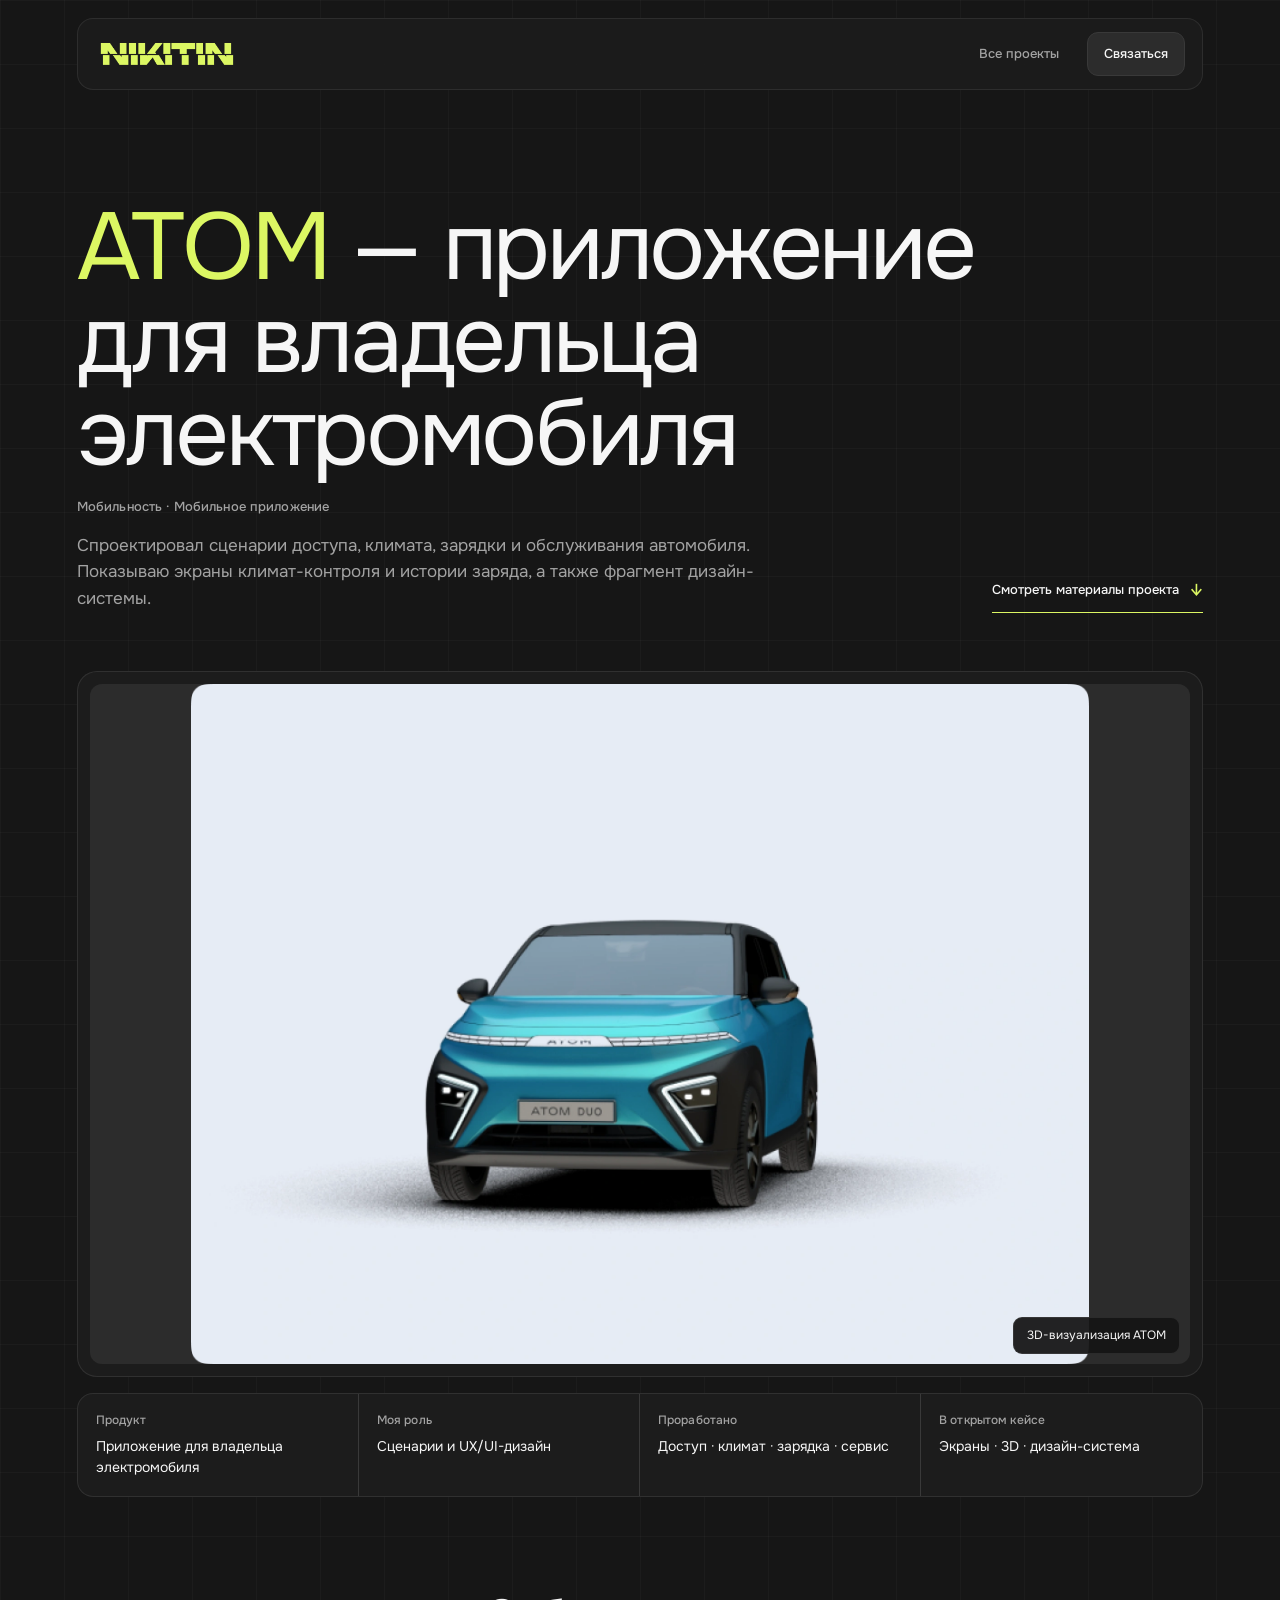
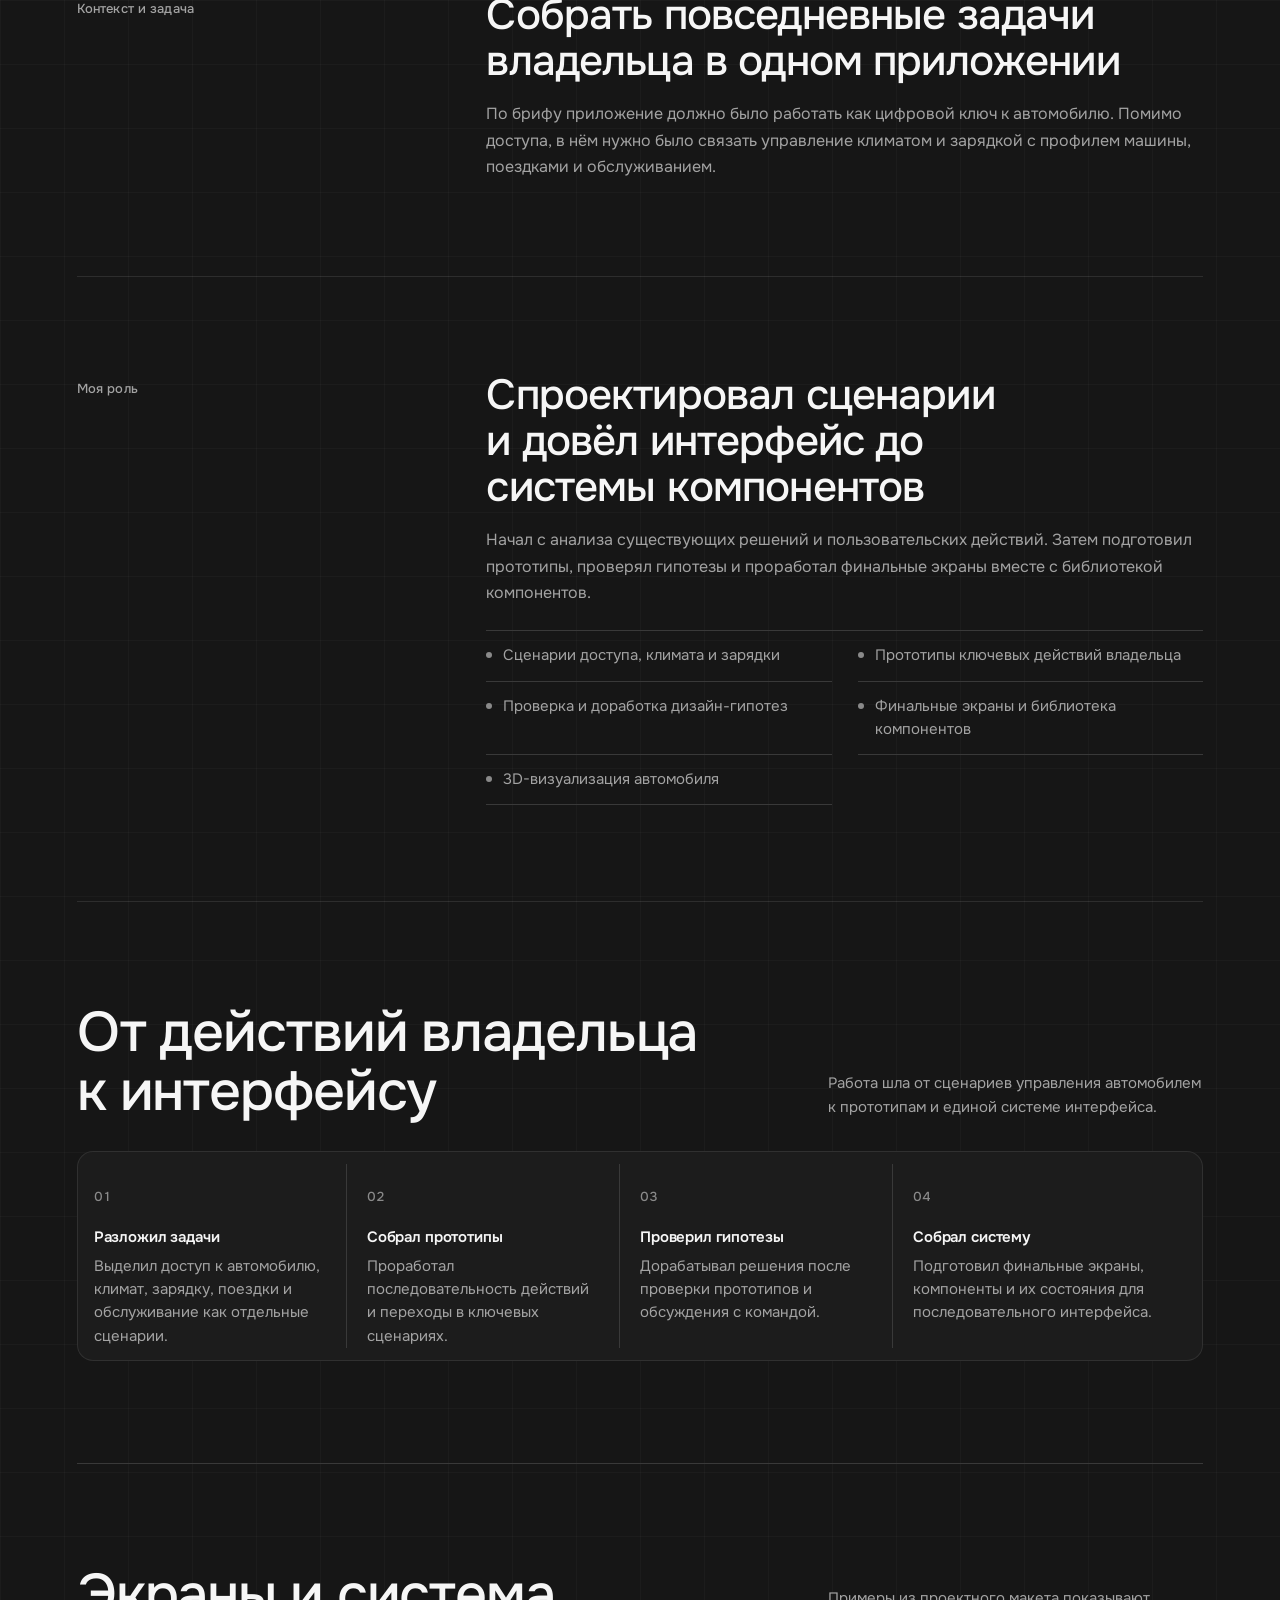
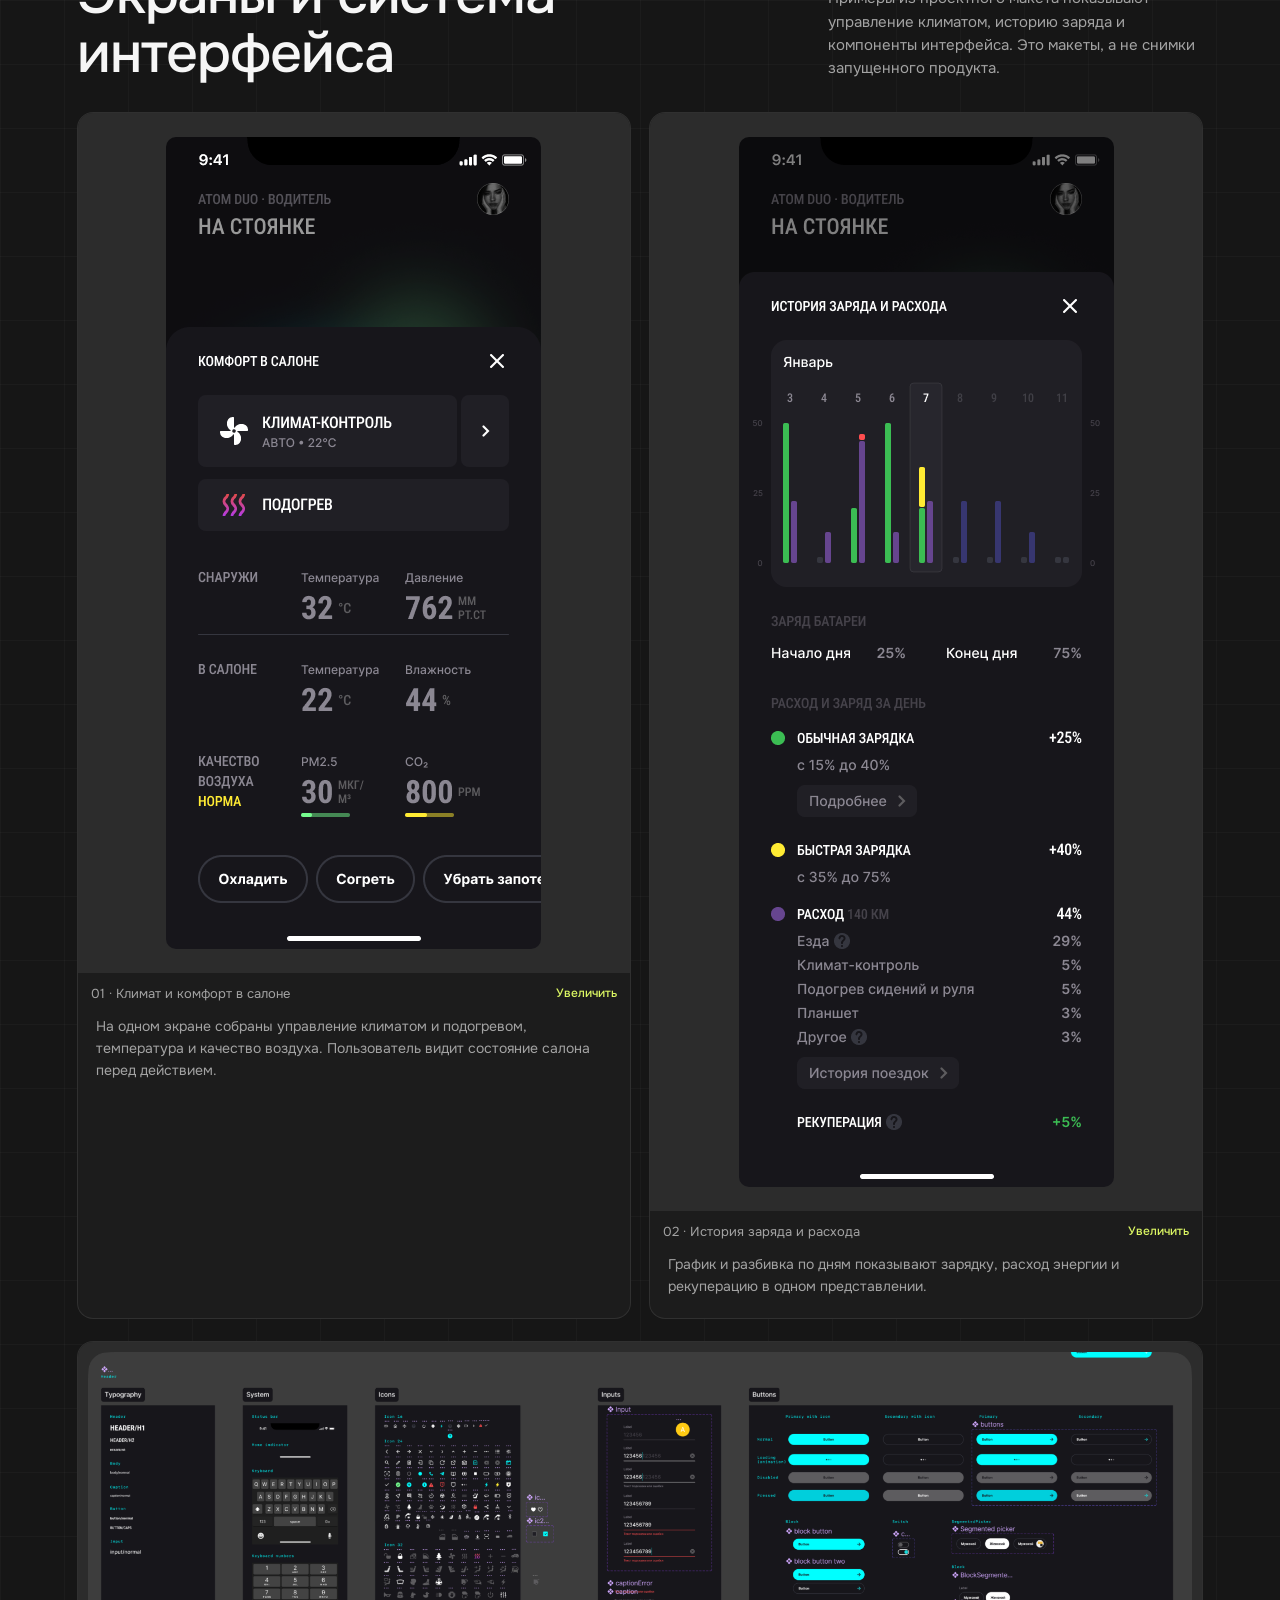
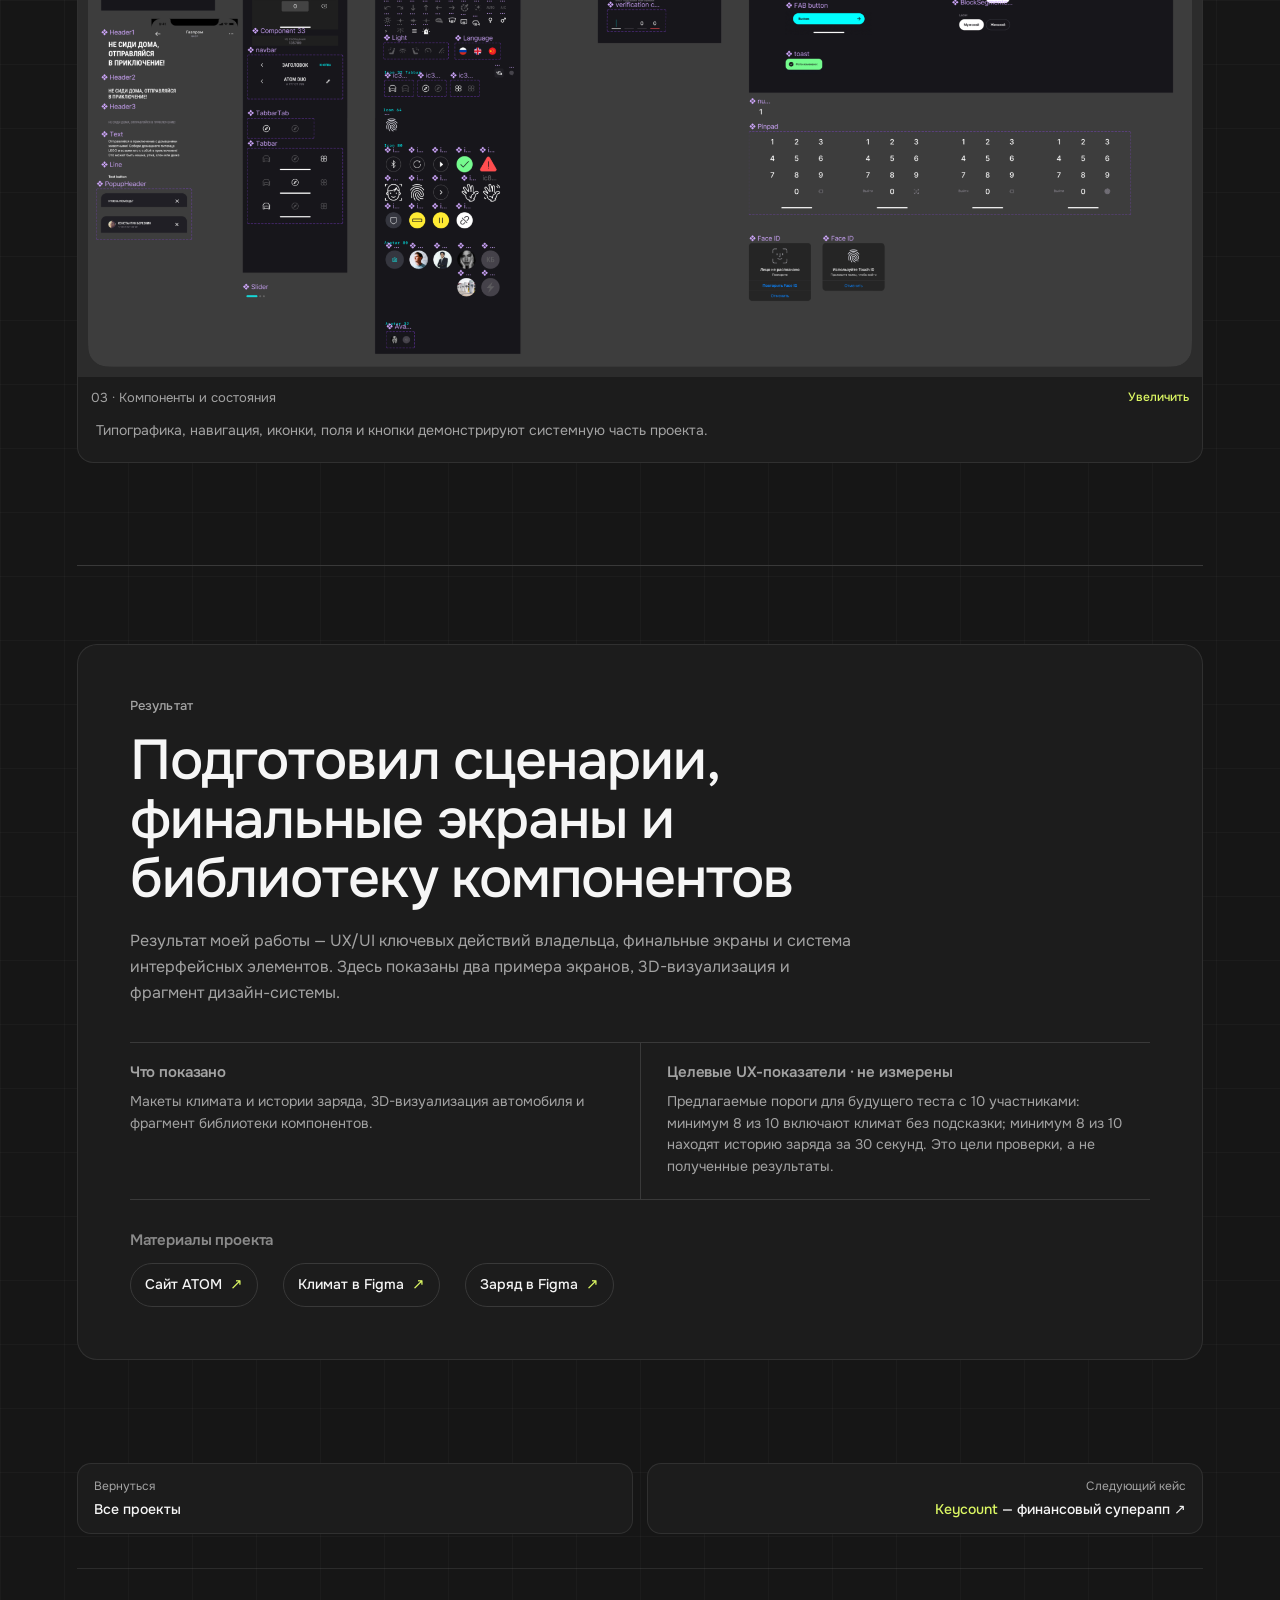
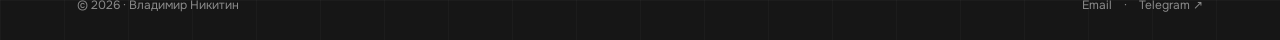
==== commit 9e4a04ad: "Reduce header logo width again" ====
--- a/case.html
+++ b/case.html
@@ -9,7 +9,7 @@
   <link rel="icon" href="assets/favicon.svg" type="image/svg+xml">
   <link rel="preload" href="assets/fonts/onest-cyrillic.woff2" as="font" type="font/woff2" crossorigin>
   <link rel="preload" href="assets/fonts/manrope-cyrillic.woff2" as="font" type="font/woff2" crossorigin>
-  <link rel="stylesheet" href="assets/css/base.css?v=20261011-logo-3">
+  <link rel="stylesheet" href="assets/css/base.css?v=20261011-logo-4">
   <link rel="stylesheet" href="assets/css/case.css?v=20261011-case-evidence-1">
   <script src="assets/js/case.js?v=20261011-headings-1" defer></script>
   <script src="assets/js/page-grid.js?v=20261010-mobile-grid-autoplay-1" defer></script>
--- a/assets/css/base.css
+++ b/assets/css/base.css
@@ -91,7 +91,7 @@
     .page-grid { position: fixed; inset: 0; z-index: -1; overflow: hidden; pointer-events: none; }
     .page-grid-canvas { display: block; width: 100%; height: 100%; }
     .brand-name { font-family: var(--font-brand); color: var(--accent); }
-    .brand-logo { display: block; width: 152px; height: auto; }
+    .brand-logo { display: block; width: 144px; height: auto; }
     a { color: inherit; text-decoration: none; }
     button { color: inherit; font: inherit; }
     img { max-width: 100%; }
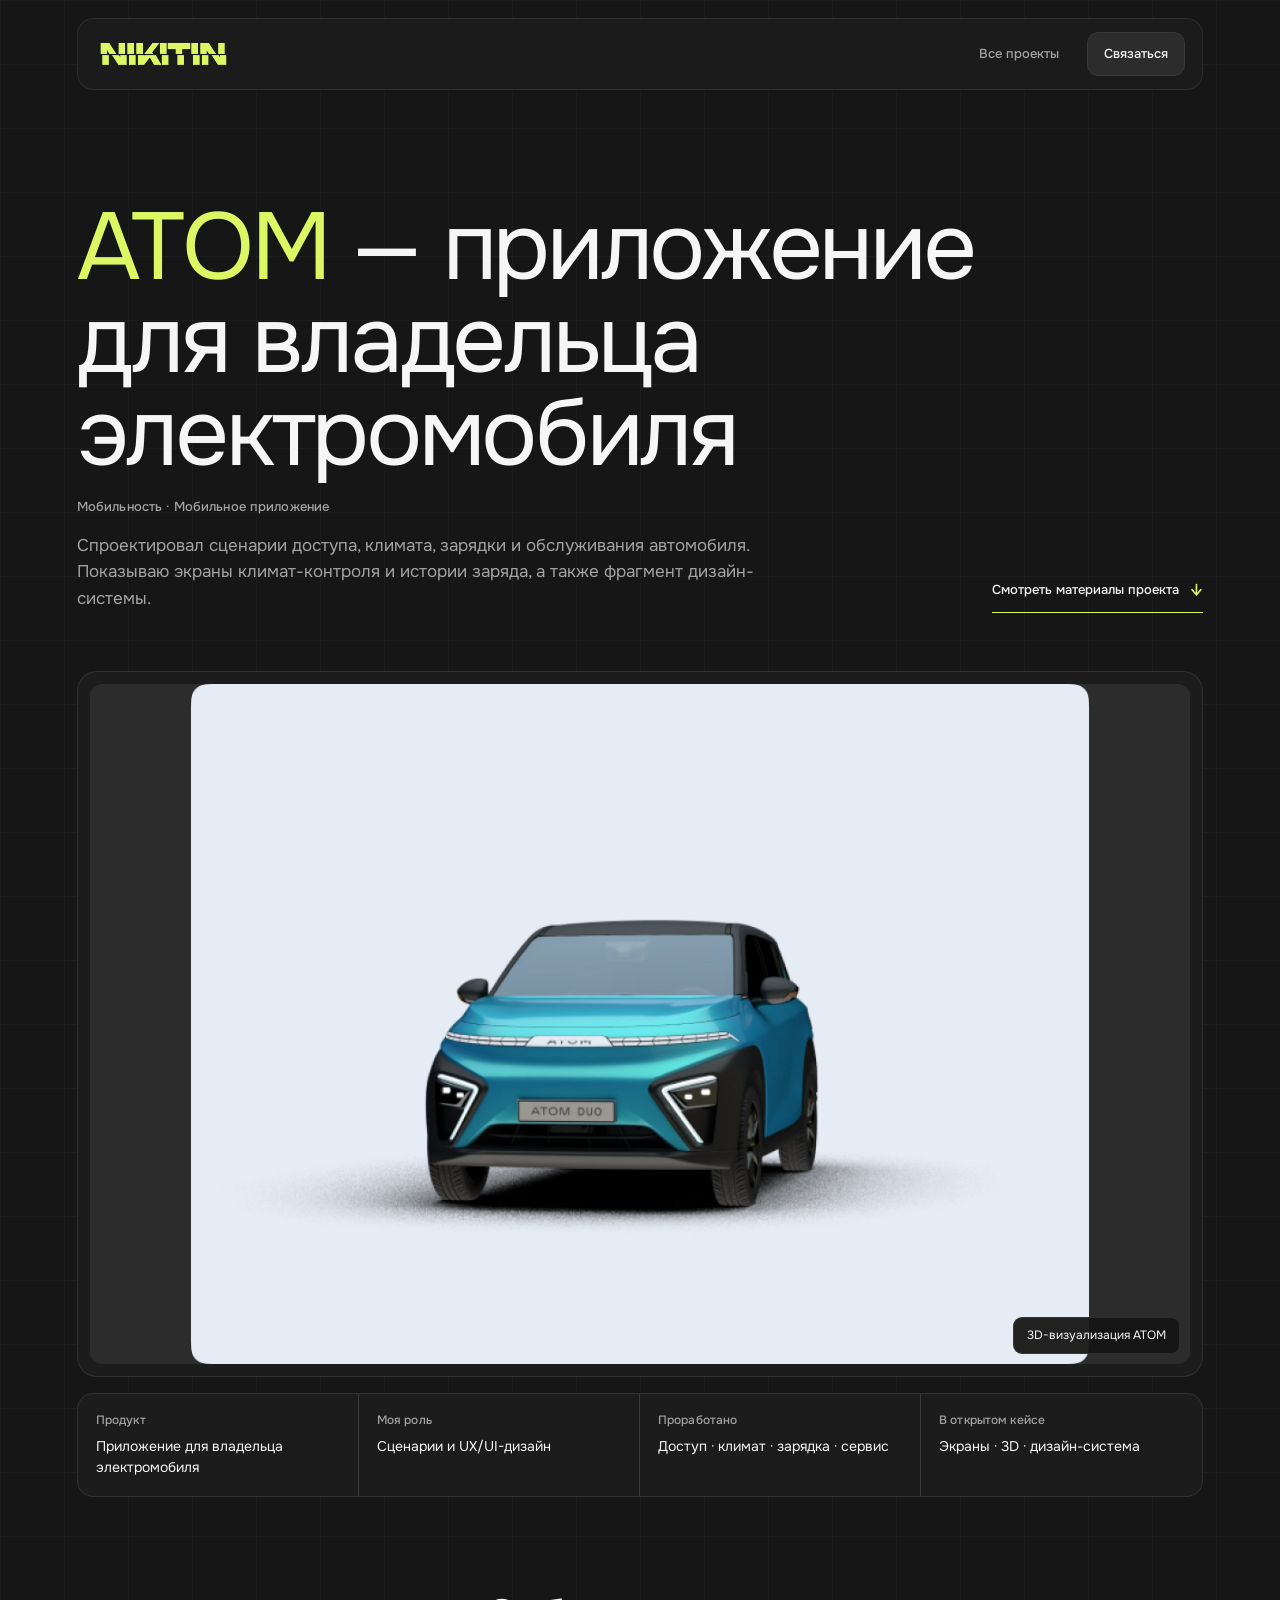
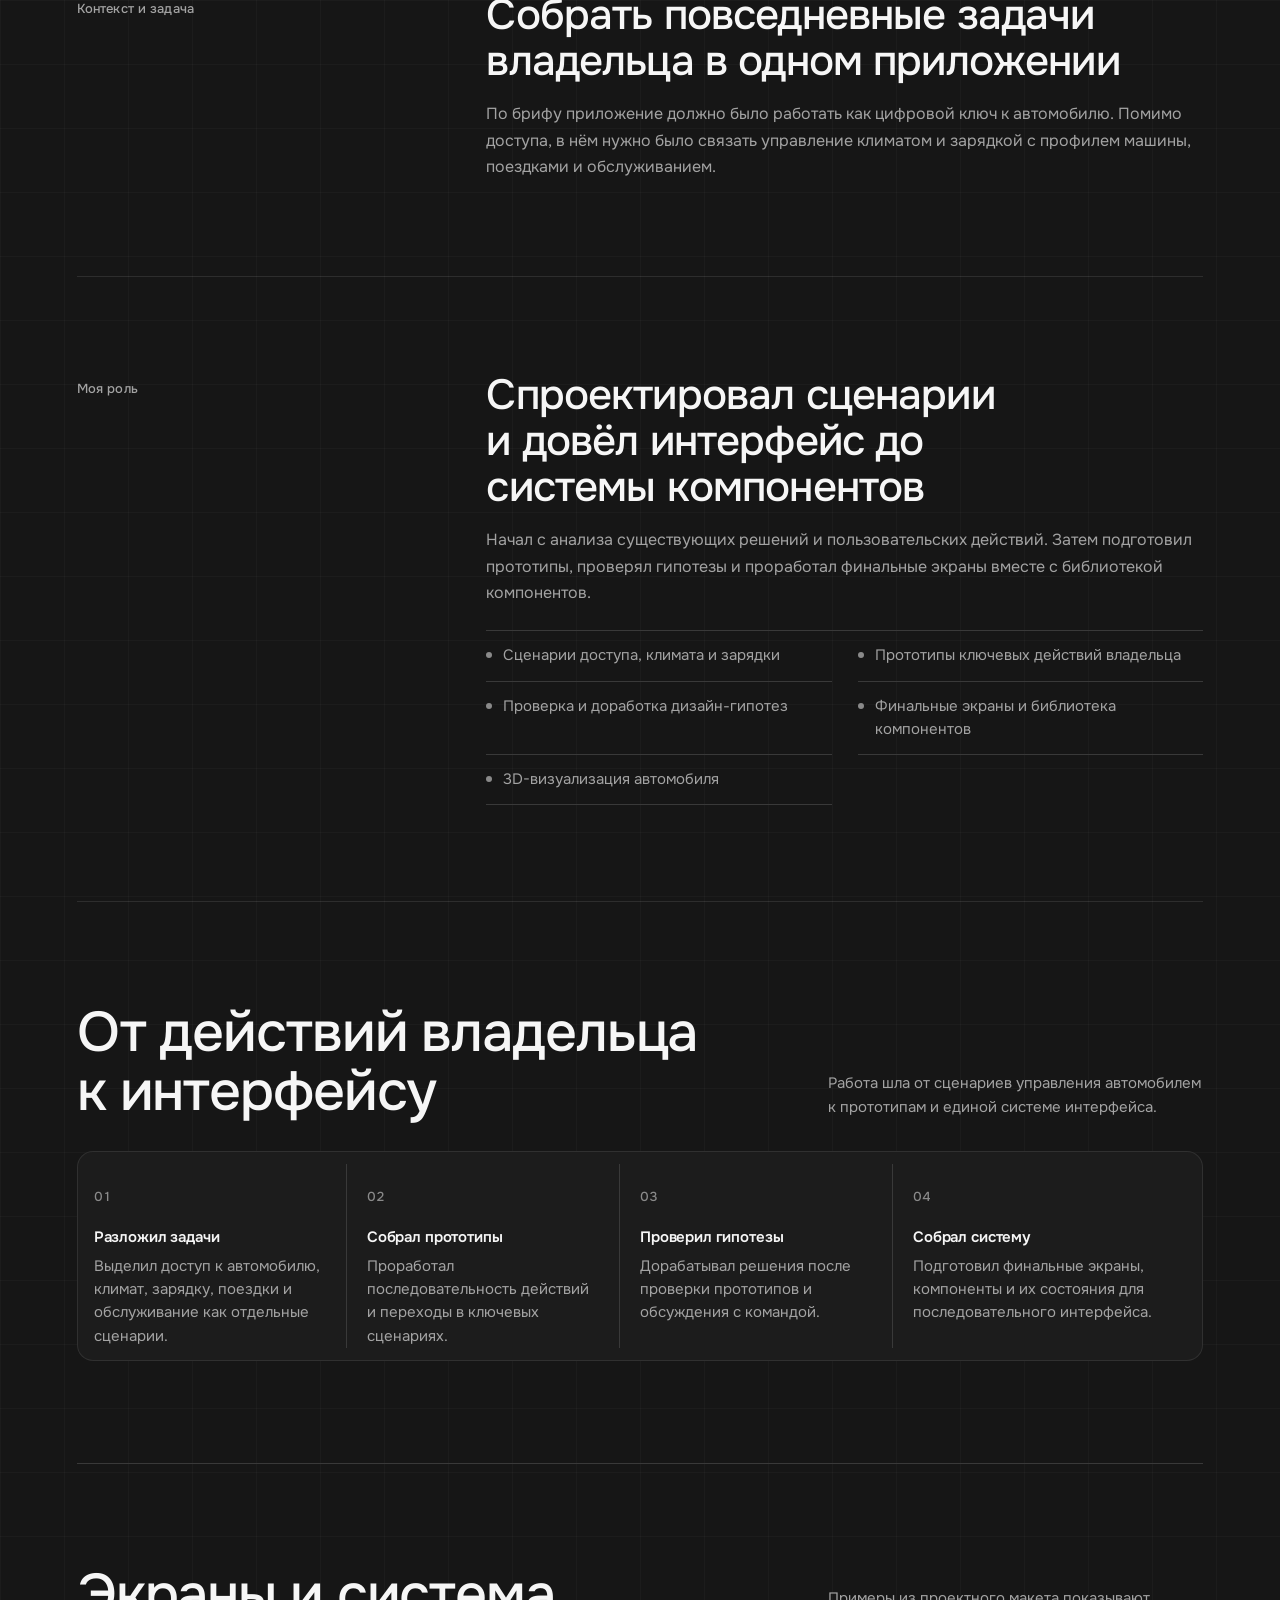
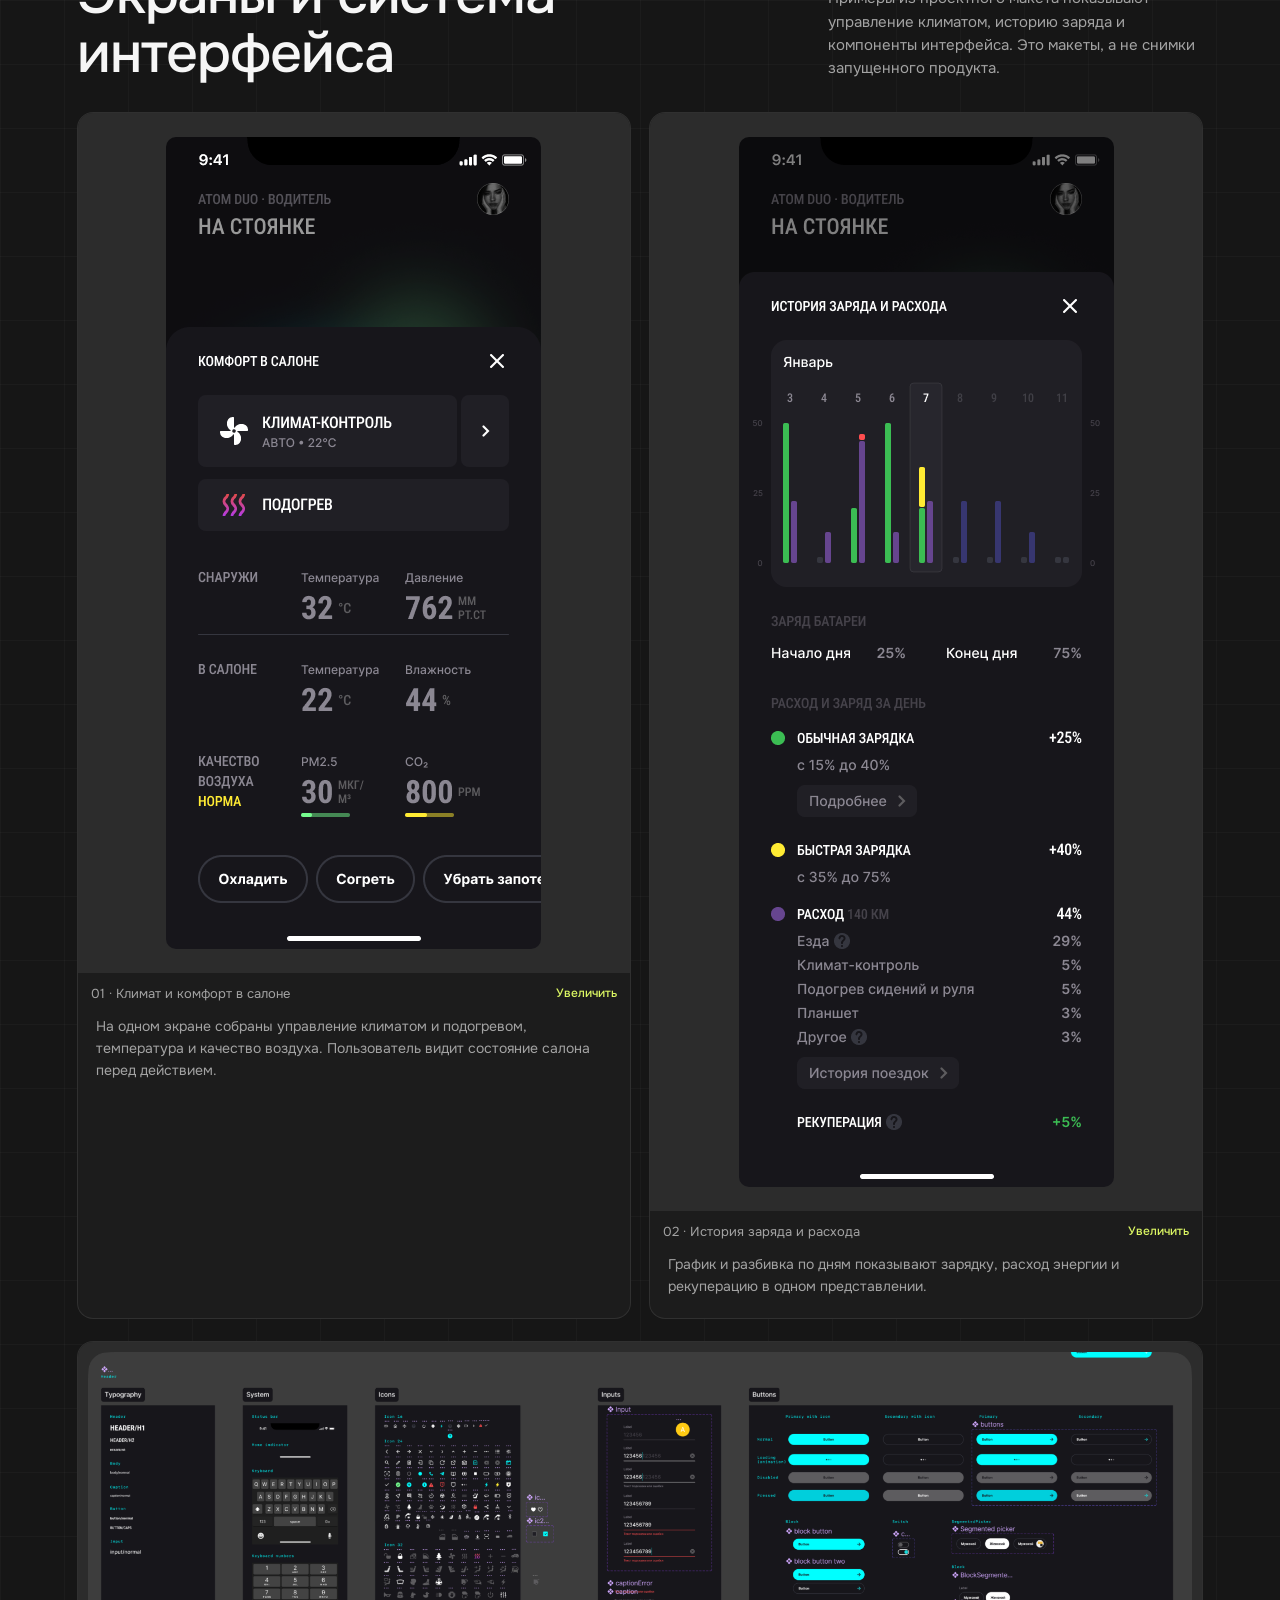
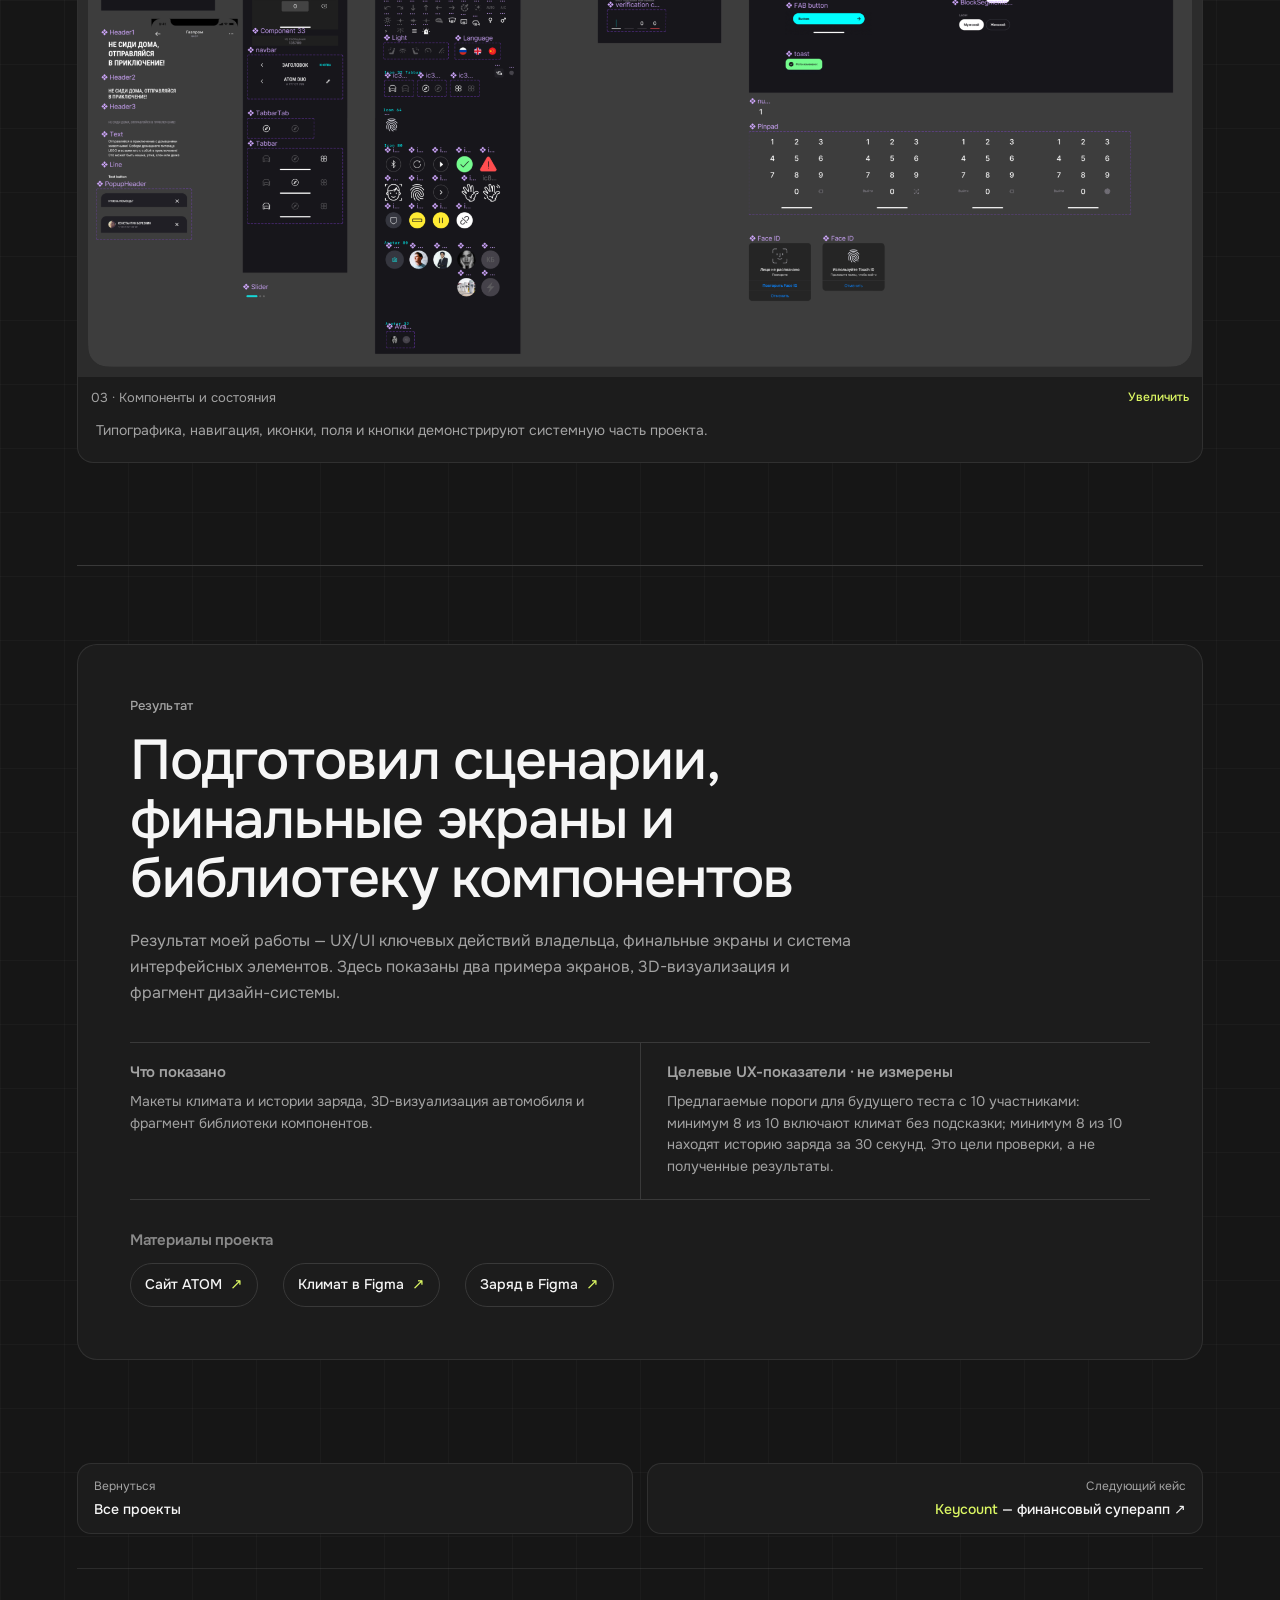
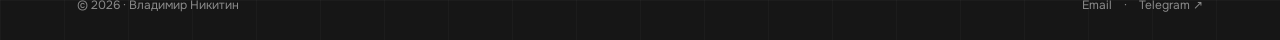
==== commit 59b0b7ae: "Reduce header logo width to 137px" ====
--- a/case.html
+++ b/case.html
@@ -9,7 +9,7 @@
   <link rel="icon" href="assets/favicon.svg" type="image/svg+xml">
   <link rel="preload" href="assets/fonts/onest-cyrillic.woff2" as="font" type="font/woff2" crossorigin>
   <link rel="preload" href="assets/fonts/manrope-cyrillic.woff2" as="font" type="font/woff2" crossorigin>
-  <link rel="stylesheet" href="assets/css/base.css?v=20261011-logo-4">
+  <link rel="stylesheet" href="assets/css/base.css?v=20261011-logo-5">
   <link rel="stylesheet" href="assets/css/case.css?v=20261011-case-evidence-1">
   <script src="assets/js/case.js?v=20261011-headings-1" defer></script>
   <script src="assets/js/page-grid.js?v=20261010-mobile-grid-autoplay-1" defer></script>
--- a/assets/css/base.css
+++ b/assets/css/base.css
@@ -91,7 +91,7 @@
     .page-grid { position: fixed; inset: 0; z-index: -1; overflow: hidden; pointer-events: none; }
     .page-grid-canvas { display: block; width: 100%; height: 100%; }
     .brand-name { font-family: var(--font-brand); color: var(--accent); }
-    .brand-logo { display: block; width: 144px; height: auto; }
+    .brand-logo { display: block; width: 137px; height: auto; }
     a { color: inherit; text-decoration: none; }
     button { color: inherit; font: inherit; }
     img { max-width: 100%; }
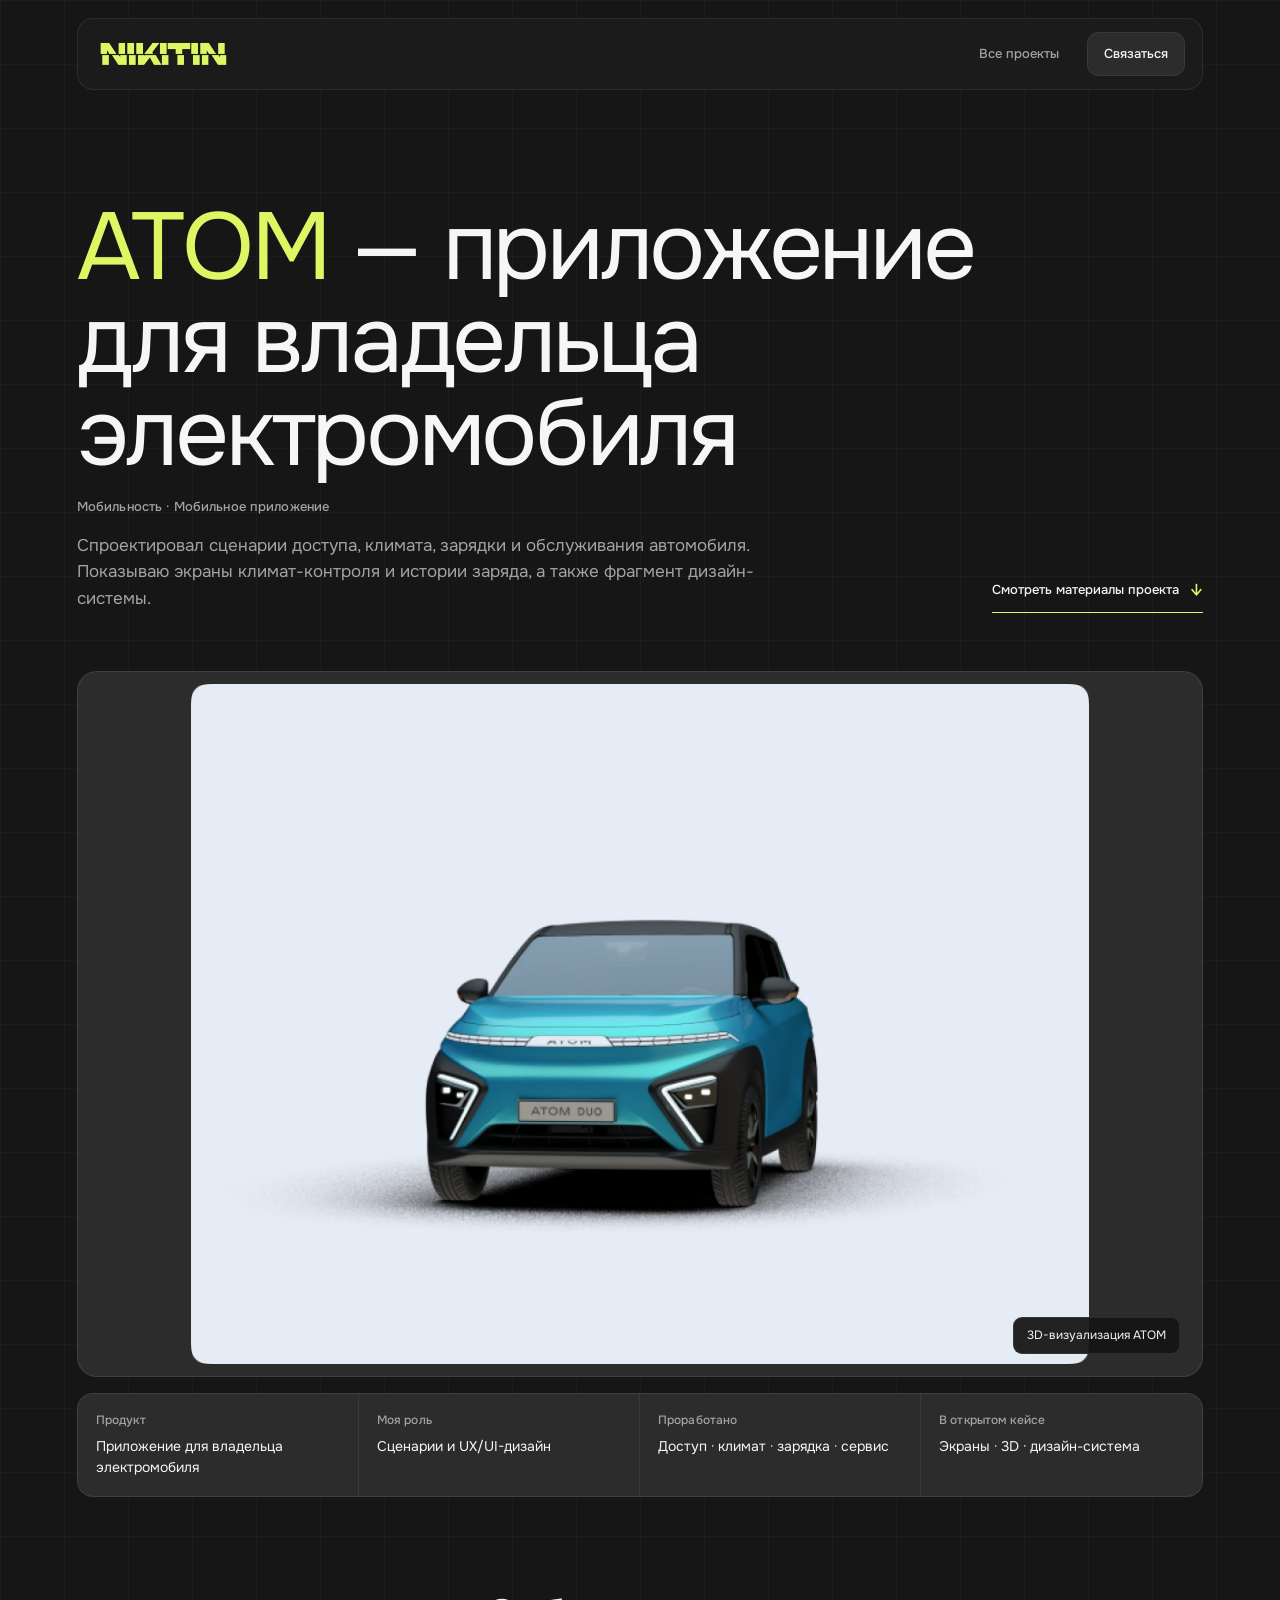
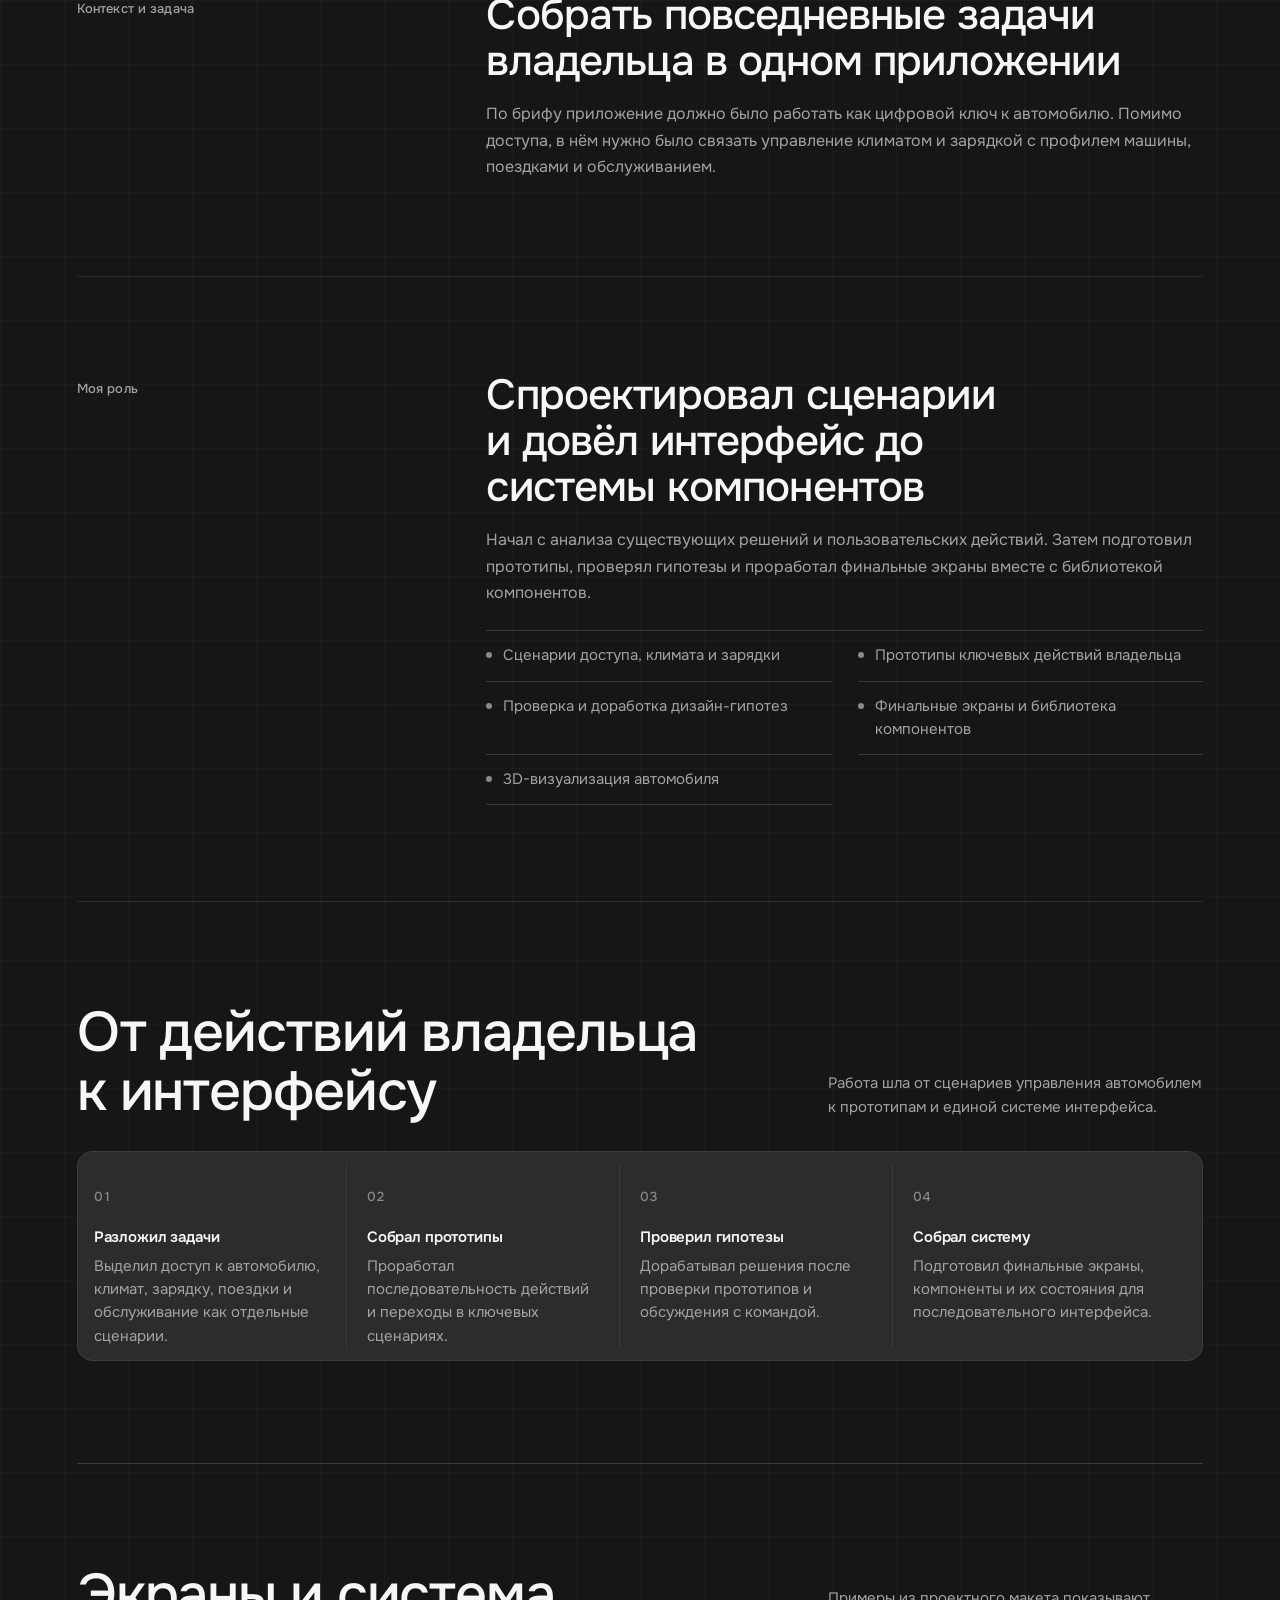
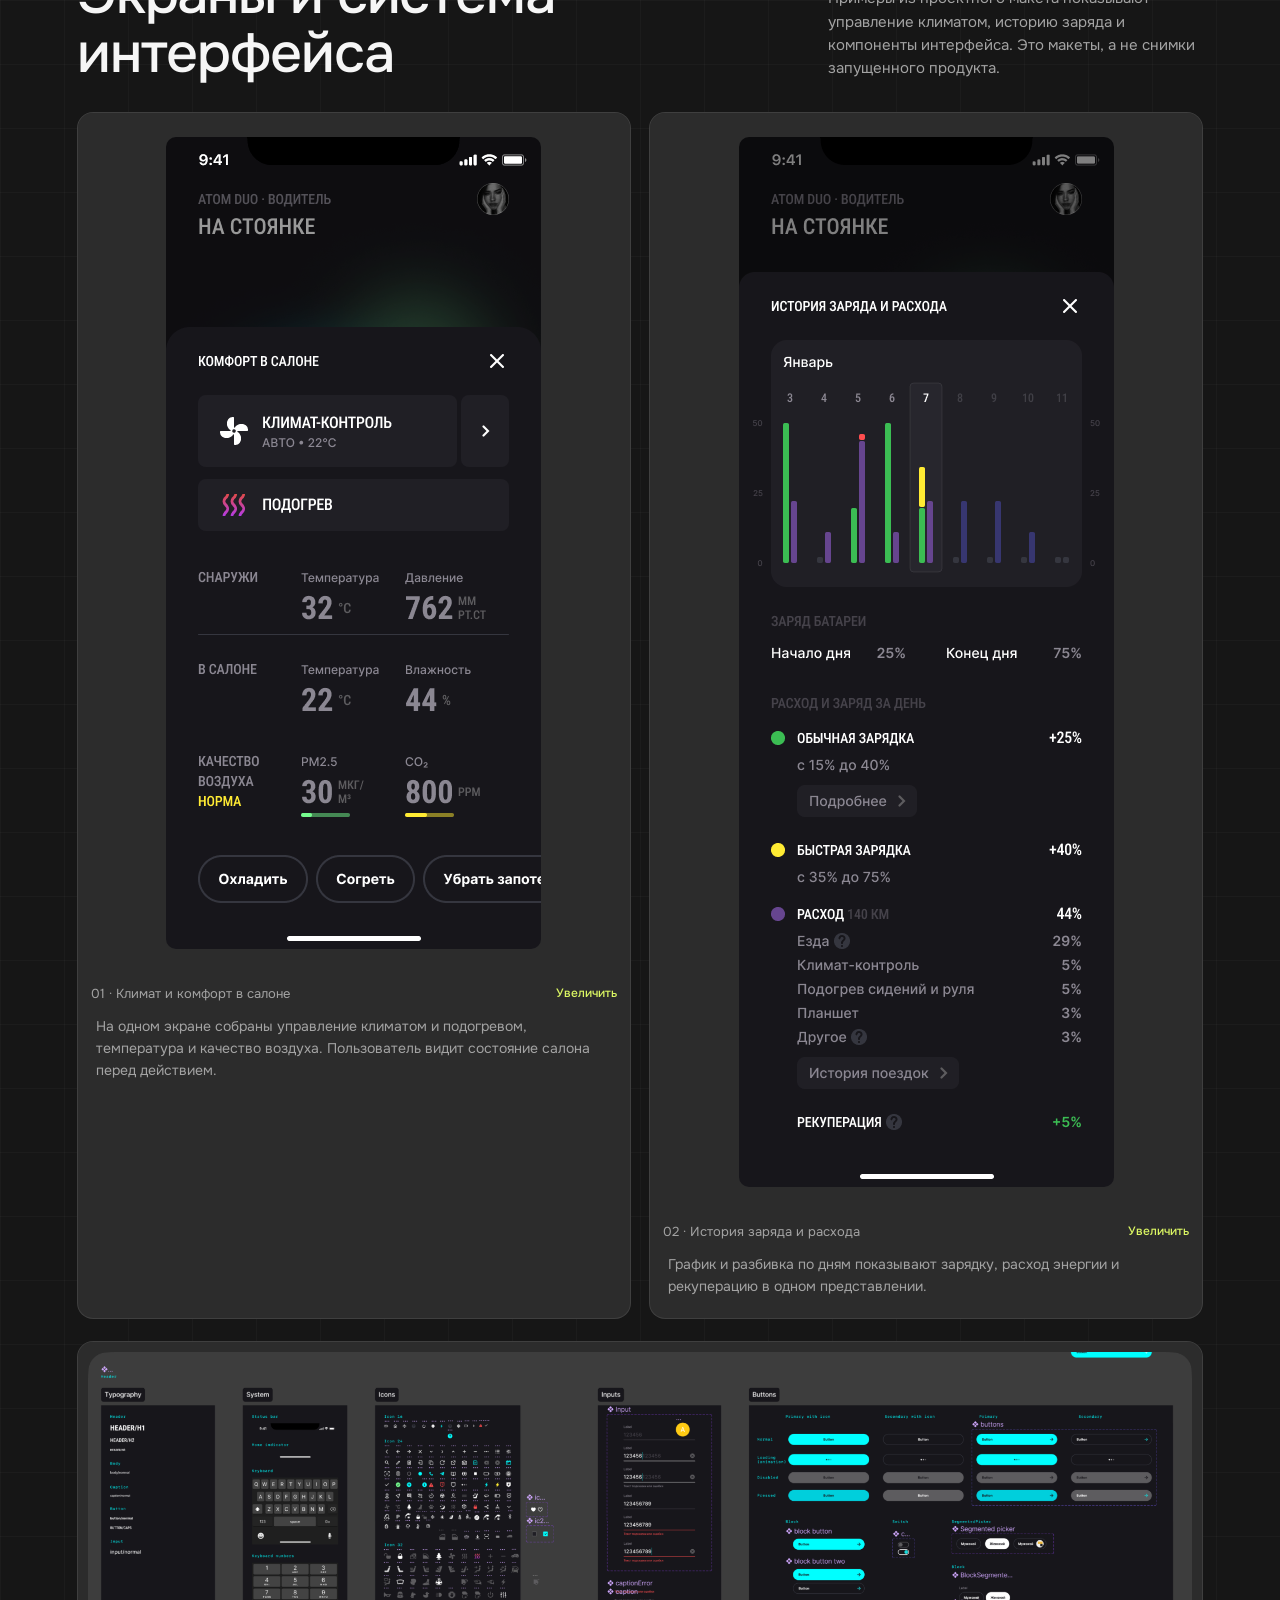
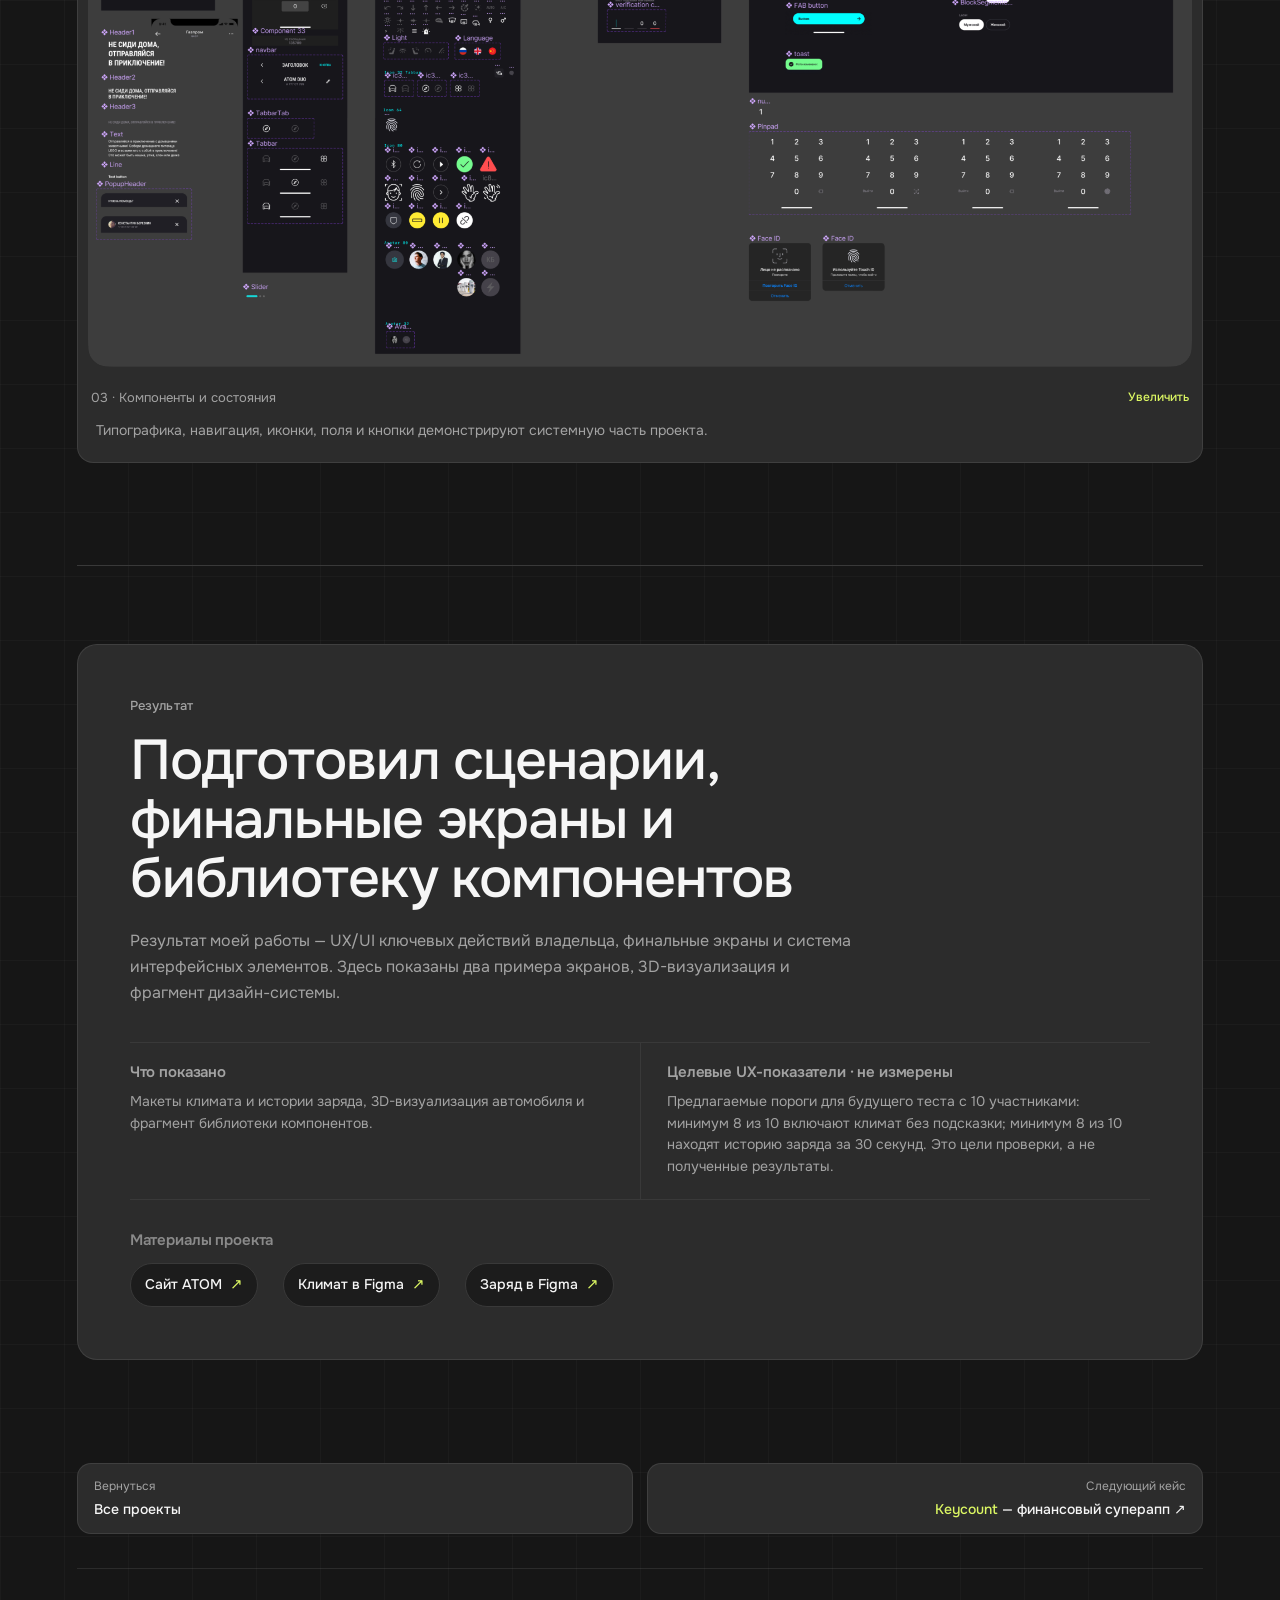
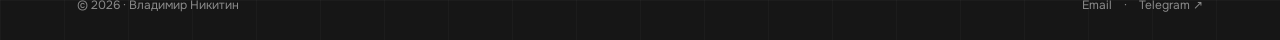
==== commit 6c117eb3: "Use charcoal background across site cards" ====
--- a/case.html
+++ b/case.html
@@ -10,7 +10,7 @@
   <link rel="preload" href="assets/fonts/onest-cyrillic.woff2" as="font" type="font/woff2" crossorigin>
   <link rel="preload" href="assets/fonts/manrope-cyrillic.woff2" as="font" type="font/woff2" crossorigin>
   <link rel="stylesheet" href="assets/css/base.css?v=20261011-logo-5">
-  <link rel="stylesheet" href="assets/css/case.css?v=20261011-case-evidence-1">
+  <link rel="stylesheet" href="assets/css/case.css?v=20261011-card-surfaces-1">
   <script src="assets/js/case.js?v=20261011-headings-1" defer></script>
   <script src="assets/js/page-grid.js?v=20261010-mobile-grid-autoplay-1" defer></script>
 </head>
--- a/assets/css/case.css
+++ b/assets/css/case.css
@@ -307,10 +307,10 @@
     .case-hero h1 { max-width: 1050px; font-size: clamp(48px, 7.6vw, 98px); font-weight: 520; line-height: 1.01; letter-spacing: -.06em; }
     .case-category { margin-top: 18px; color: var(--accent); font-size: 11px; letter-spacing: .09em; text-transform: uppercase; }
     .case-deck { max-width: 68ch; margin-top: 16px; color: var(--muted); font-size: clamp(16px, 1.65vw, 20px); line-height: 1.75; }
-    .case-hero-media { margin-top: clamp(34px, 5vw, 58px); padding: 12px; border: 1px solid rgba(255,255,255,.09); border-radius: 20px; background: var(--surface); }
+    .case-hero-media { margin-top: clamp(34px, 5vw, 58px); padding: 12px; border: 1px solid rgba(255,255,255,.09); border-radius: 20px; background: var(--surface-raised); }
     .case-hero-media img { border-radius: 12px; background: var(--surface-raised); }
     .case-hero-media figcaption { right: 22px; bottom: 22px; padding: 9px 13px; border: 1px solid rgba(255,255,255,.09); border-radius: 9px; color: var(--ink); background: rgba(22,22,22,.94); letter-spacing: .015em; text-transform: none; }
-    .meta-grid { margin-top: 16px; overflow: hidden; border: 1px solid rgba(255,255,255,.09); border-radius: 16px; background: var(--surface); }
+    .meta-grid { margin-top: 16px; overflow: hidden; border: 1px solid rgba(255,255,255,.09); border-radius: 16px; background: var(--surface-raised); }
     .meta-item { padding: 18px 18px; border-color: var(--line); }
     .meta-item + .meta-item { padding-left: 18px; }
     .meta-label { color: var(--muted); font-size: 10px; letter-spacing: .075em; text-transform: uppercase; }
@@ -322,13 +322,13 @@
     .role-list { border-color: var(--line); }
     .role-list li { border-color: var(--line); color: var(--muted); }
     .role-list li::before { width: 6px; height: 6px; background: var(--accent); }
-    .process-grid { padding: 12px 16px; border: 1px solid rgba(255,255,255,.09); border-radius: 16px; background: var(--surface); }
+    .process-grid { padding: 12px 16px; border: 1px solid rgba(255,255,255,.09); border-radius: 16px; background: var(--surface-raised); }
     .process-step { border-color: var(--line); }
     .process-step h3 { font-weight: 550; }
     .process-step p { color: var(--muted); }
     .process-number { color: var(--accent); }
     .gallery-grid { gap: 22px 18px; }
-    .gallery-card { overflow: hidden; border: 1px solid rgba(255,255,255,.09); border-radius: 16px; background: var(--surface); }
+    .gallery-card { overflow: hidden; border: 1px solid rgba(255,255,255,.09); border-radius: 16px; background: var(--surface-raised); }
     .gallery-open { padding: 10px; background: var(--surface-raised); }
     .gallery-open img { border-radius: 10px; }
     .gallery-card figcaption { padding: 12px 13px; border: 0; color: var(--muted); }
@@ -338,7 +338,7 @@
       padding: clamp(25px, 4.5vw, 52px);
       border: 1px solid rgba(255,255,255,.09);
       border-radius: 20px;
-      background: var(--surface);
+      background: var(--surface-raised);
     }
     .result-label { color: var(--accent); font-size: 10px; letter-spacing: .09em; text-transform: uppercase; }
     .result-copy, .measurement-box p { color: var(--muted); }
@@ -347,7 +347,7 @@
     .refs a { min-height: 44px; padding-inline: 14px; border: 1px solid var(--line); border-radius: 999px; background: var(--surface); }
     .refs a:hover { border-color: var(--accent); color: var(--accent); }
     .case-navigation { gap: 14px; border: 0; }
-    .case-navigation a { padding: 14px 16px; border: 1px solid rgba(255,255,255,.09); border-radius: 14px; background: var(--surface); }
+    .case-navigation a { padding: 14px 16px; border: 1px solid rgba(255,255,255,.09); border-radius: 14px; background: var(--surface-raised); }
     .case-navigation a:hover { border-color: rgba(220,247,99,.45); }
     .case-navigation small { color: var(--muted); }
     .lightbox { border-radius: 16px; background: var(--bg); }
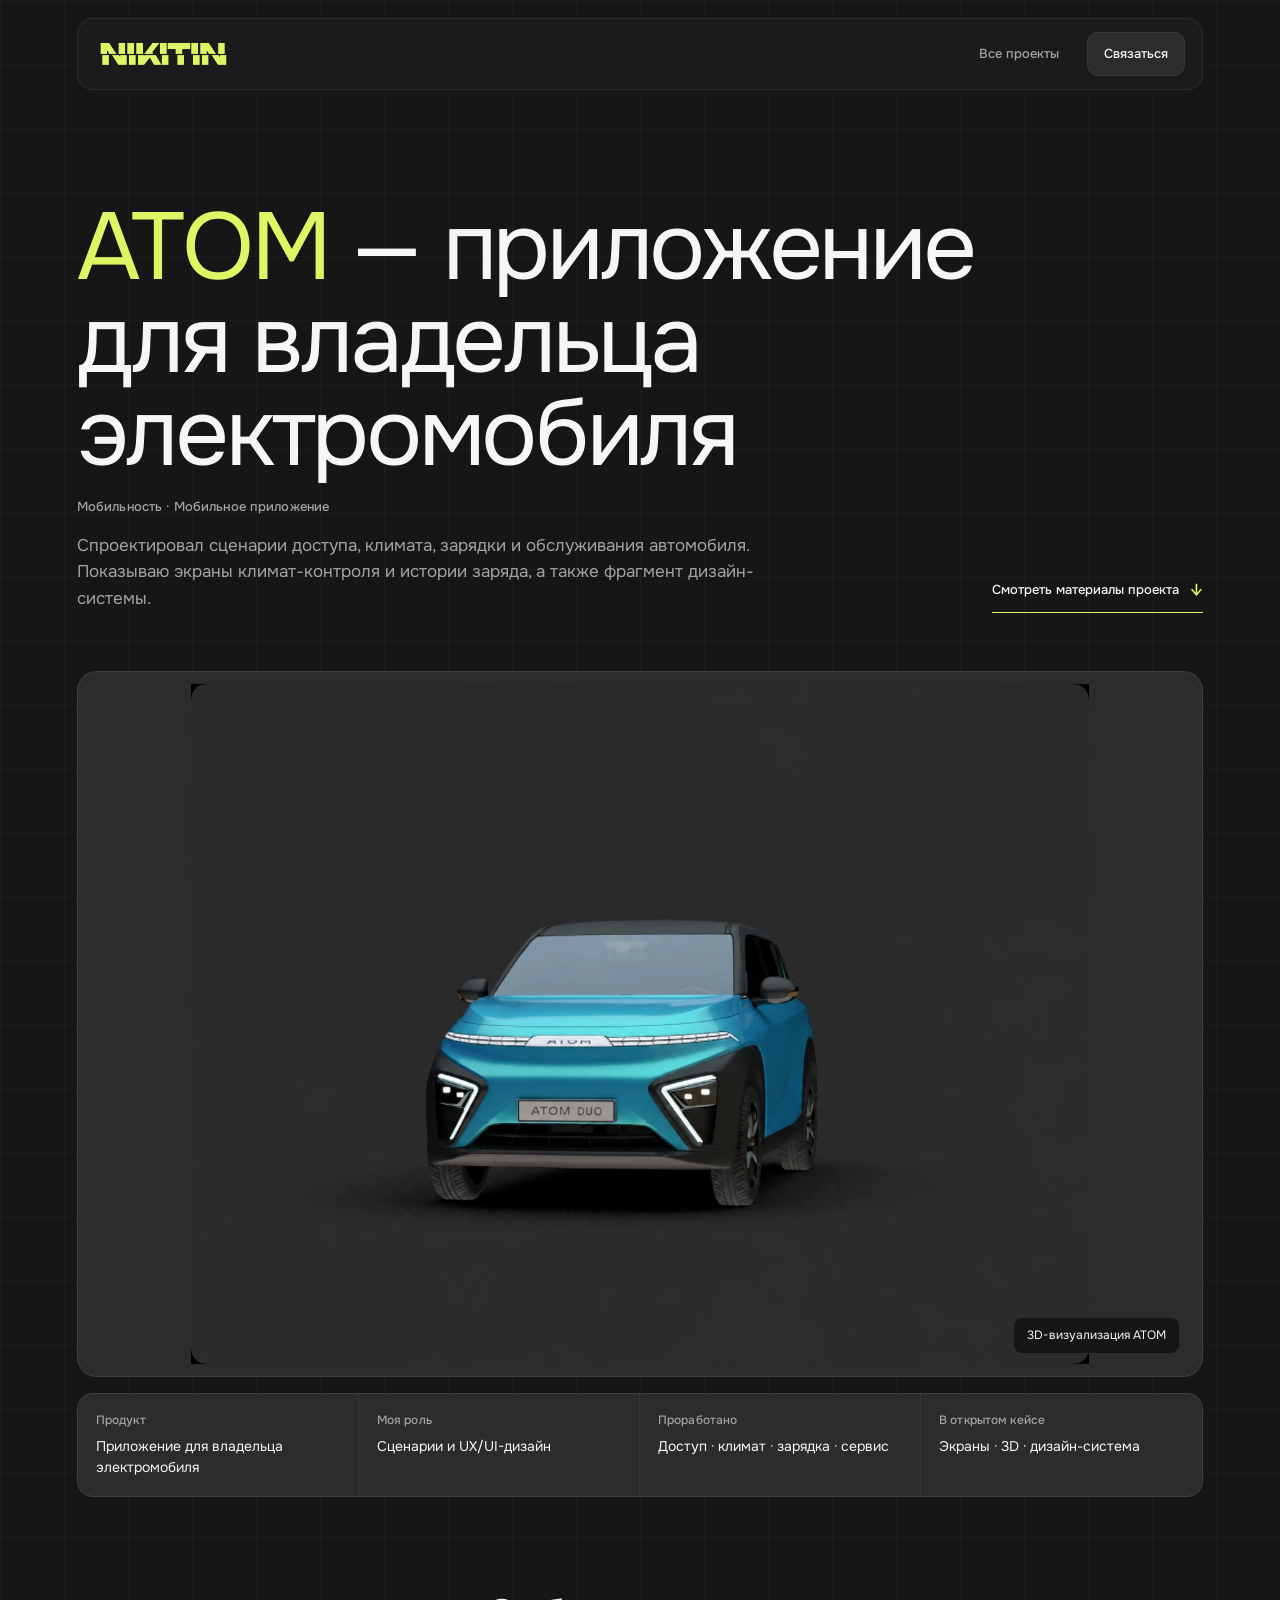
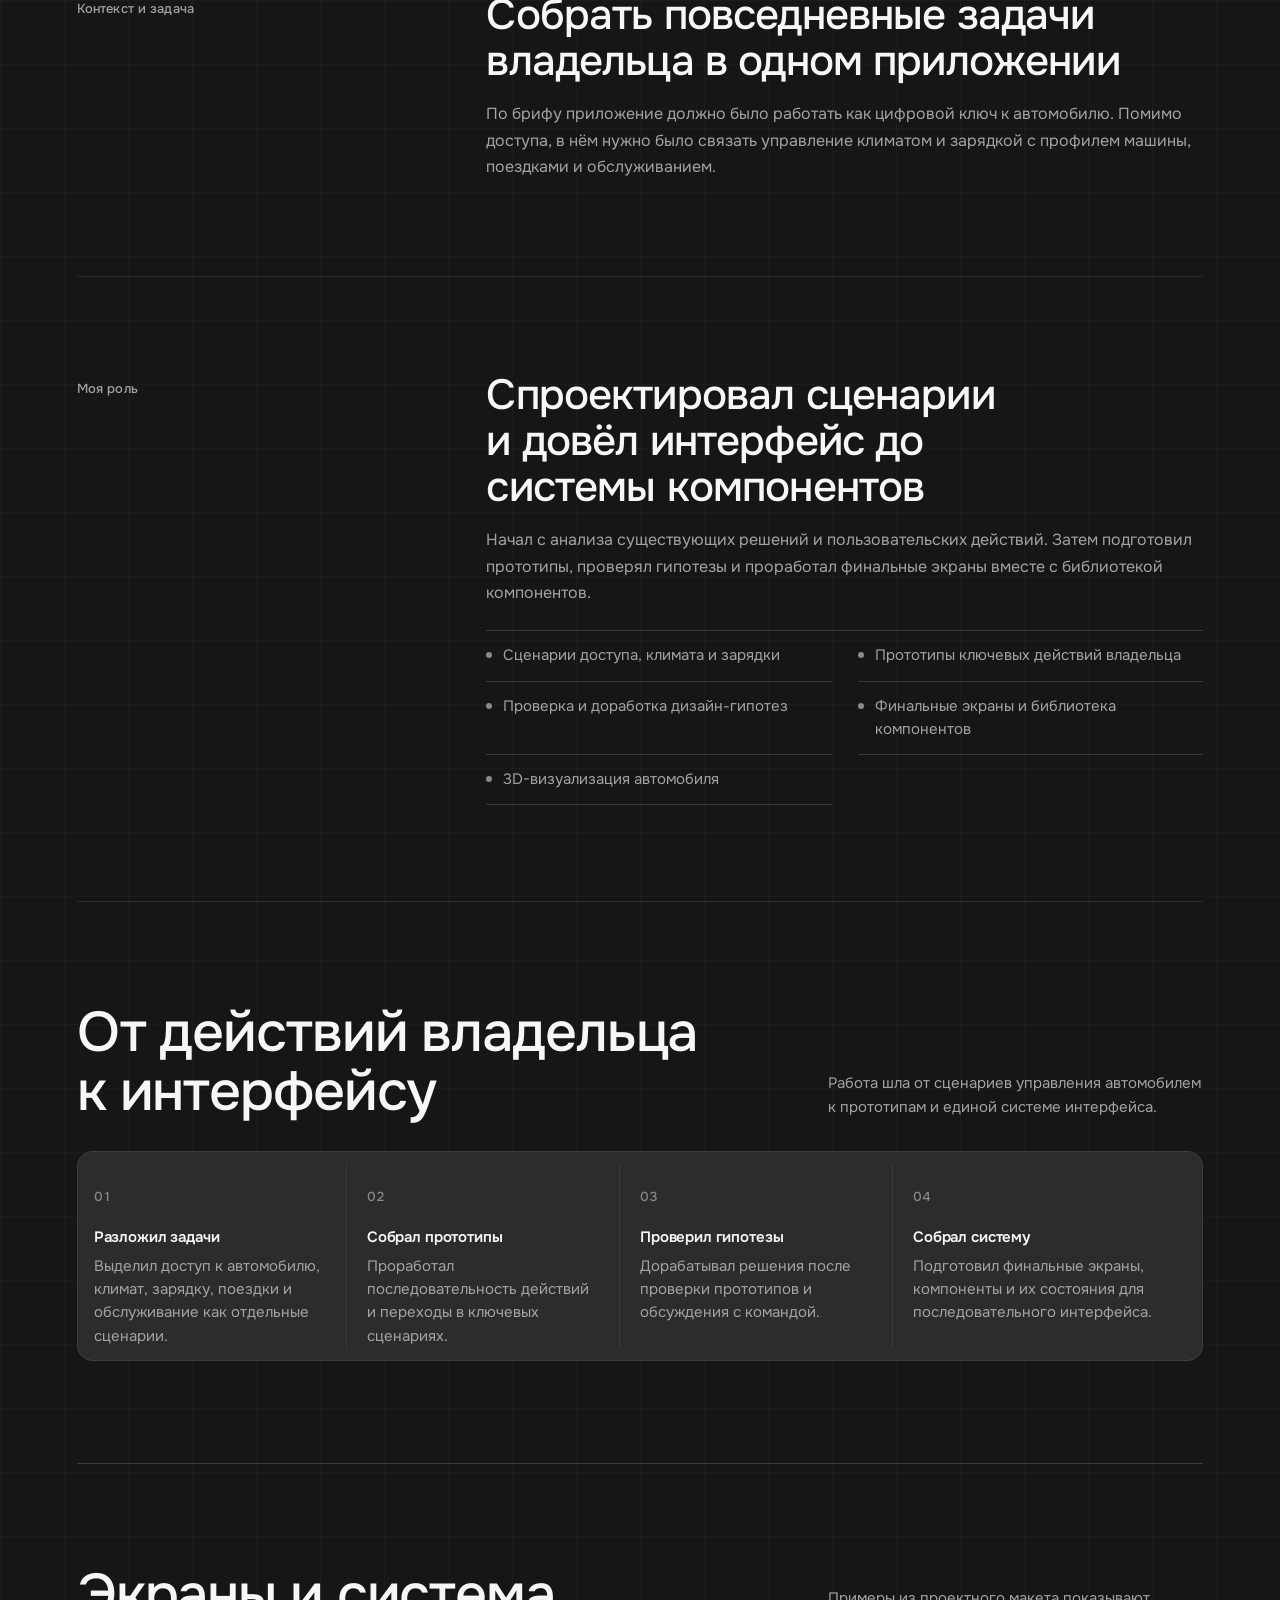
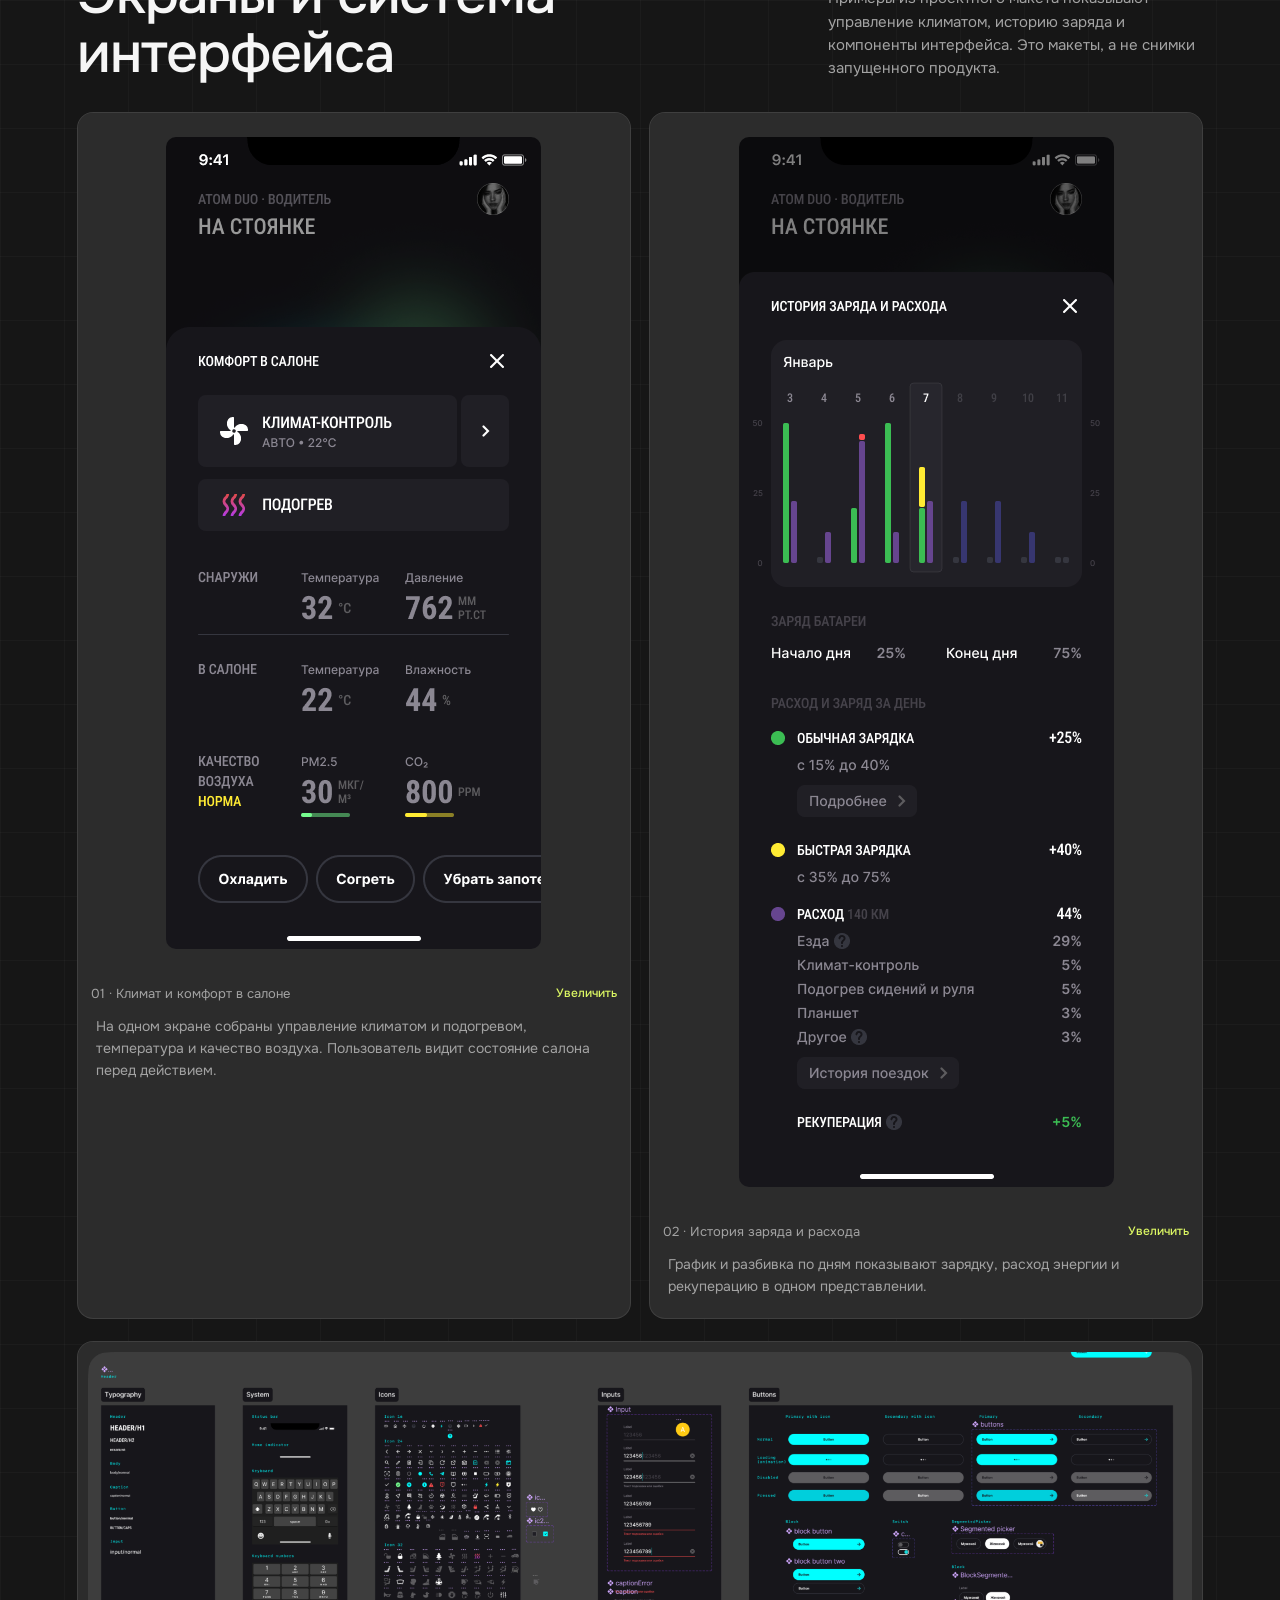
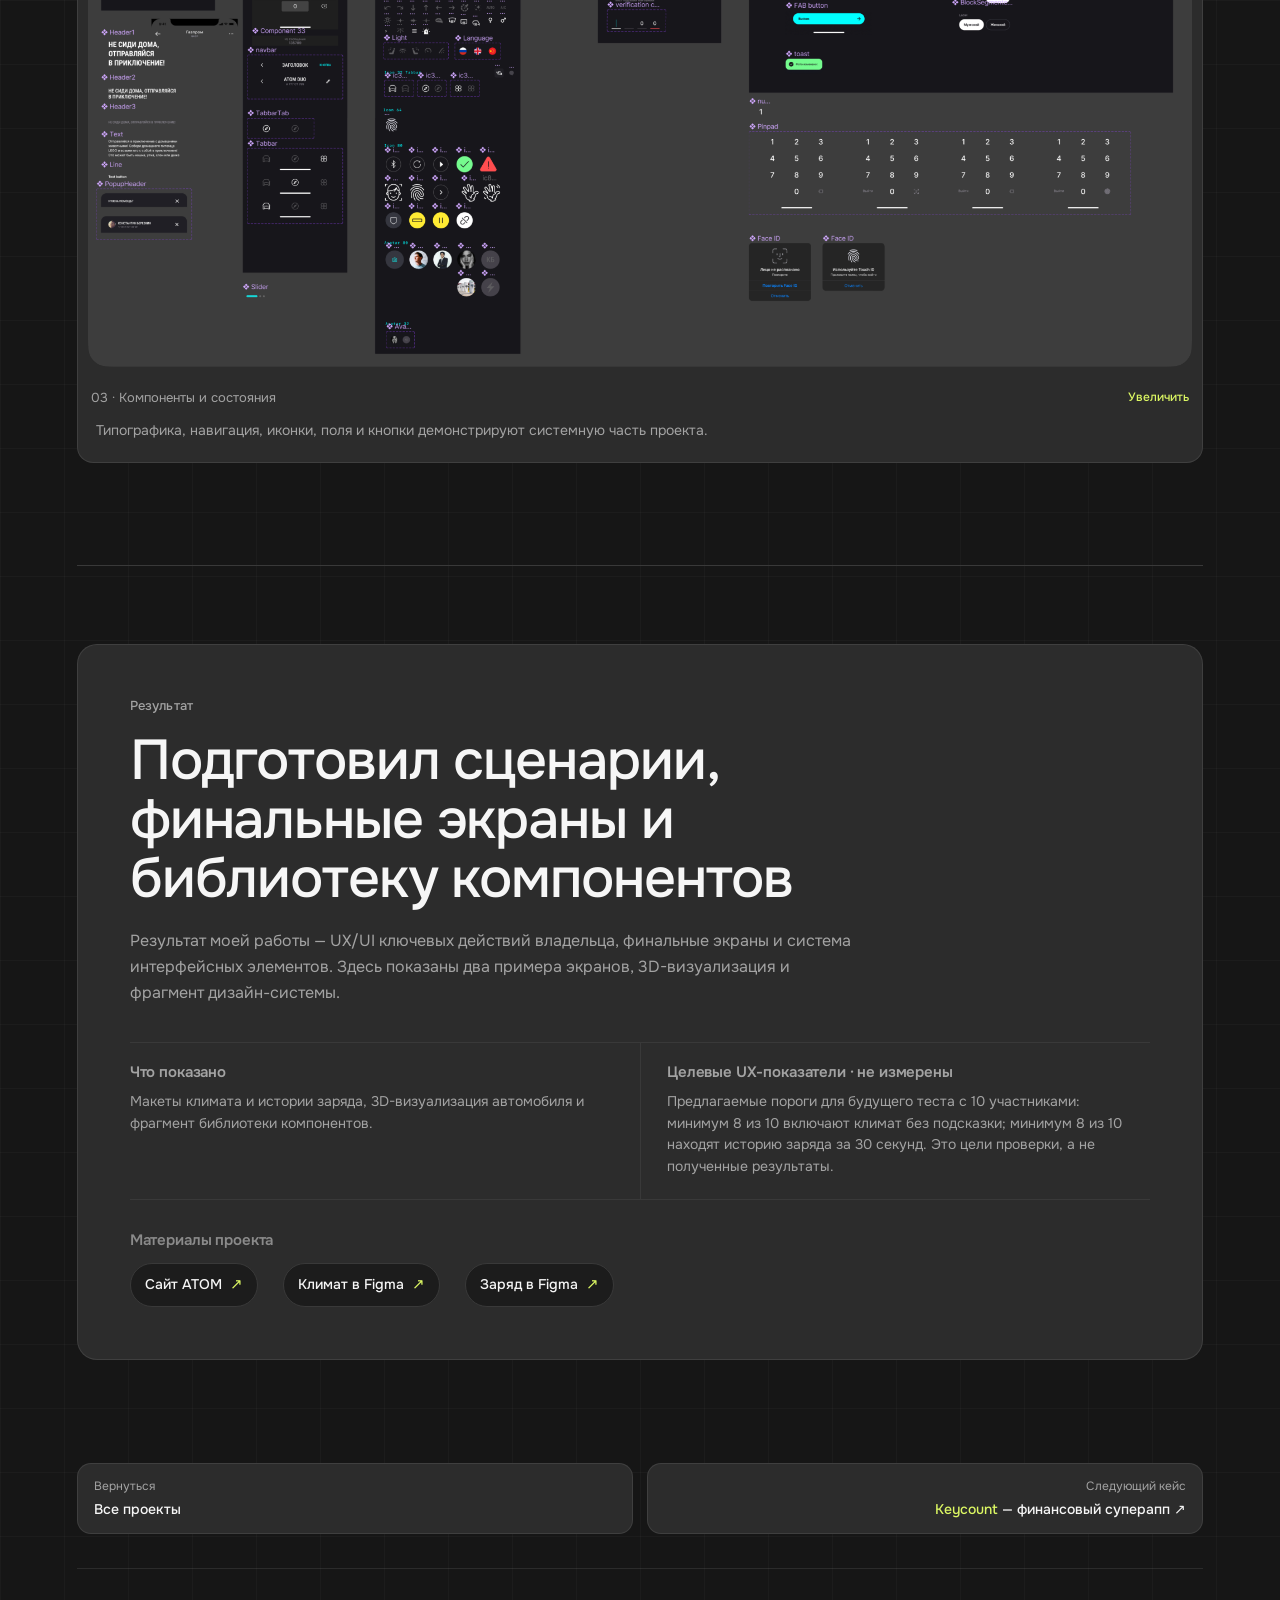
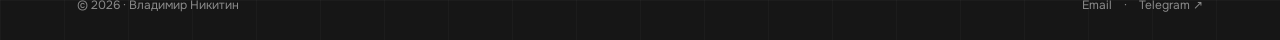
==== commit ac4f415b: "Match mockup preview backgrounds to charcoal cards" ====
--- a/case.html
+++ b/case.html
@@ -11,7 +11,7 @@
   <link rel="preload" href="assets/fonts/manrope-cyrillic.woff2" as="font" type="font/woff2" crossorigin>
   <link rel="stylesheet" href="assets/css/base.css?v=20261011-logo-5">
   <link rel="stylesheet" href="assets/css/case.css?v=20261011-card-surfaces-1">
-  <script src="assets/js/case.js?v=20261011-headings-1" defer></script>
+  <script src="assets/js/case.js?v=20261011-dark-preview-1" defer></script>
   <script src="assets/js/page-grid.js?v=20261010-mobile-grid-autoplay-1" defer></script>
 </head>
 <body class="has-page-grid">
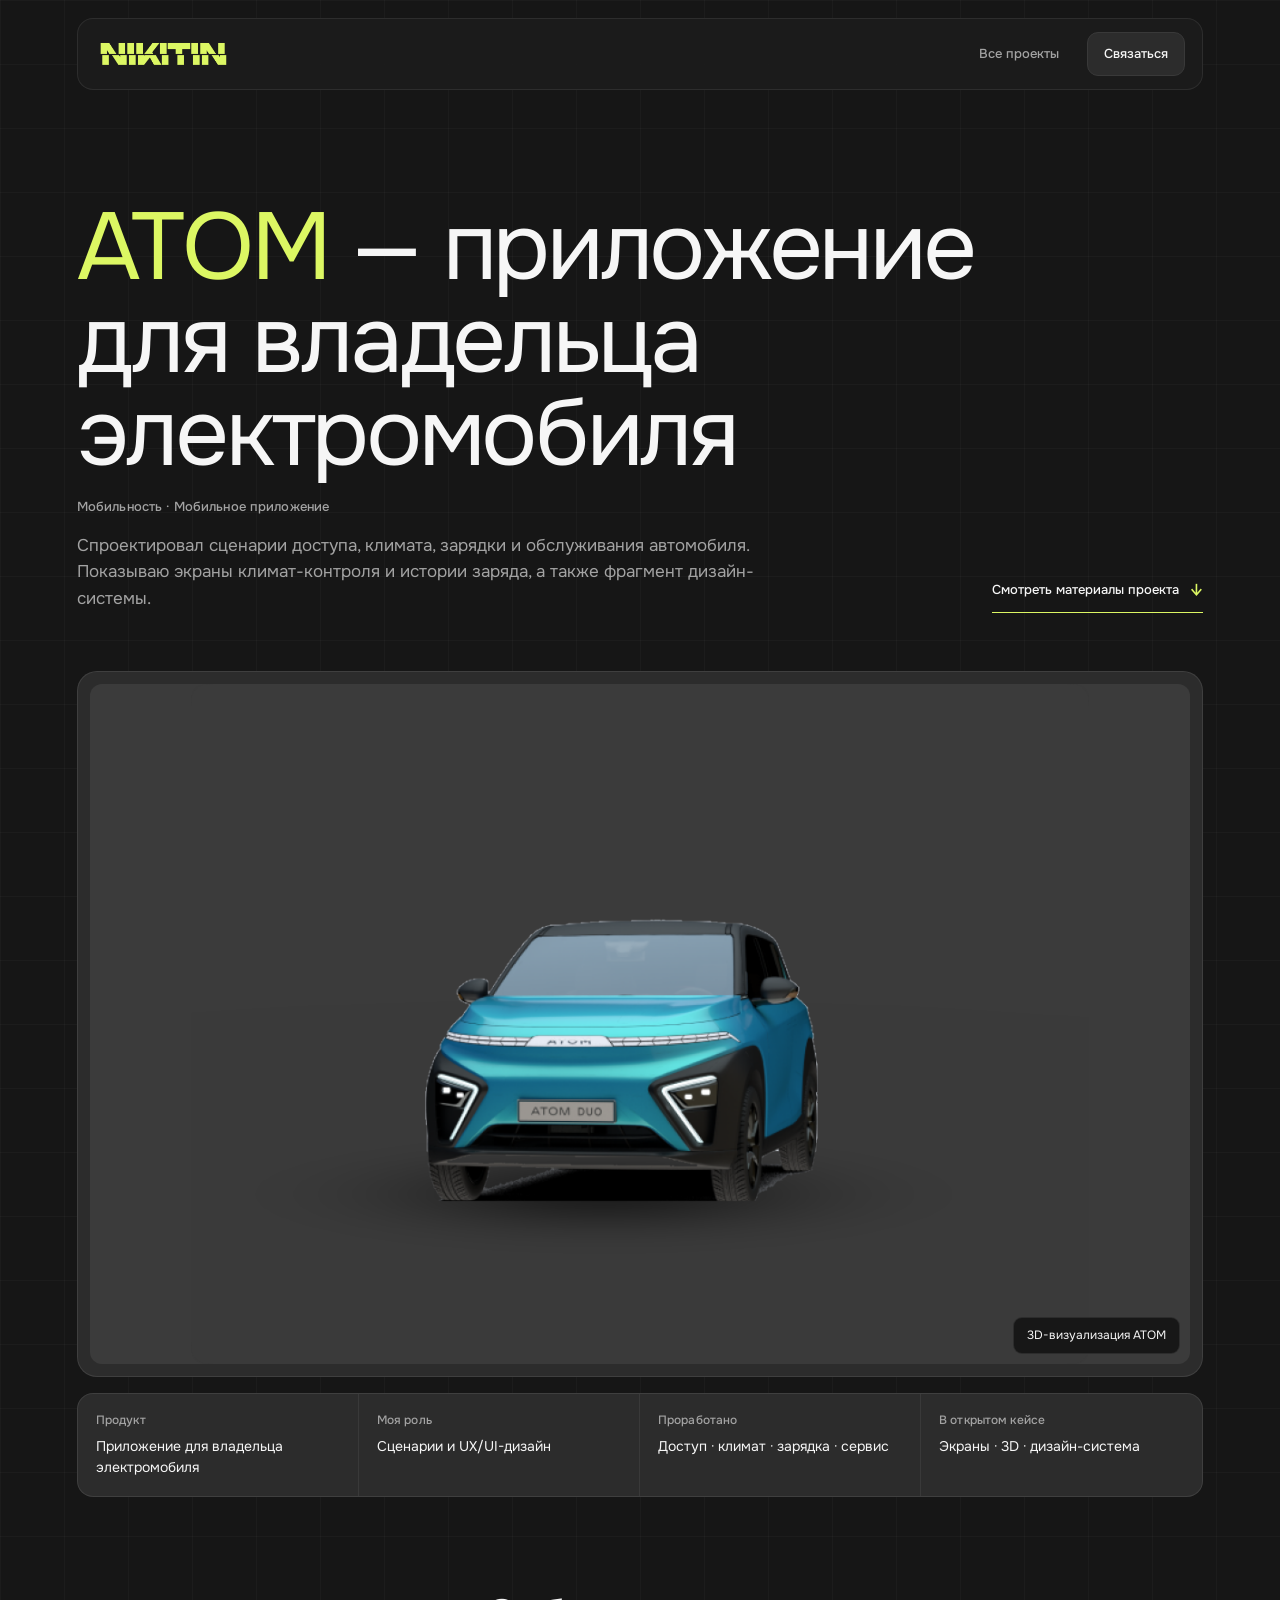
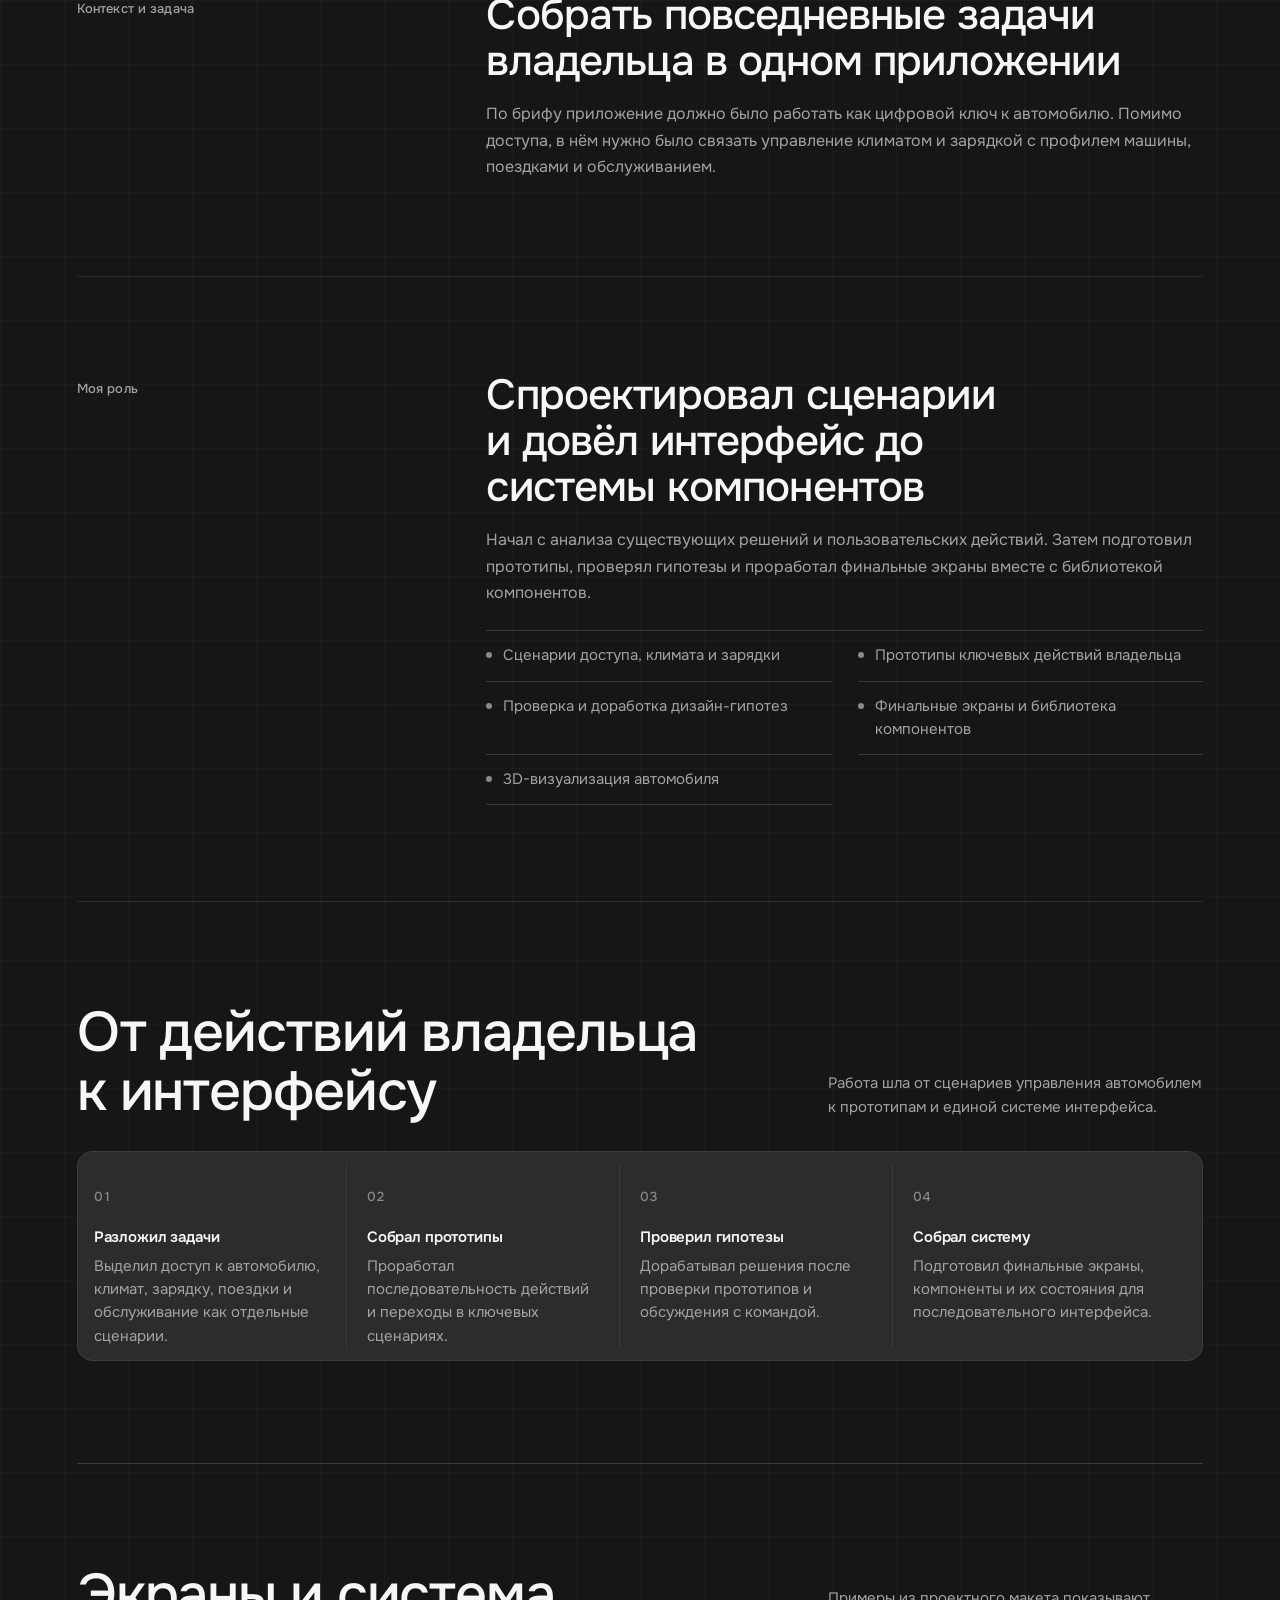
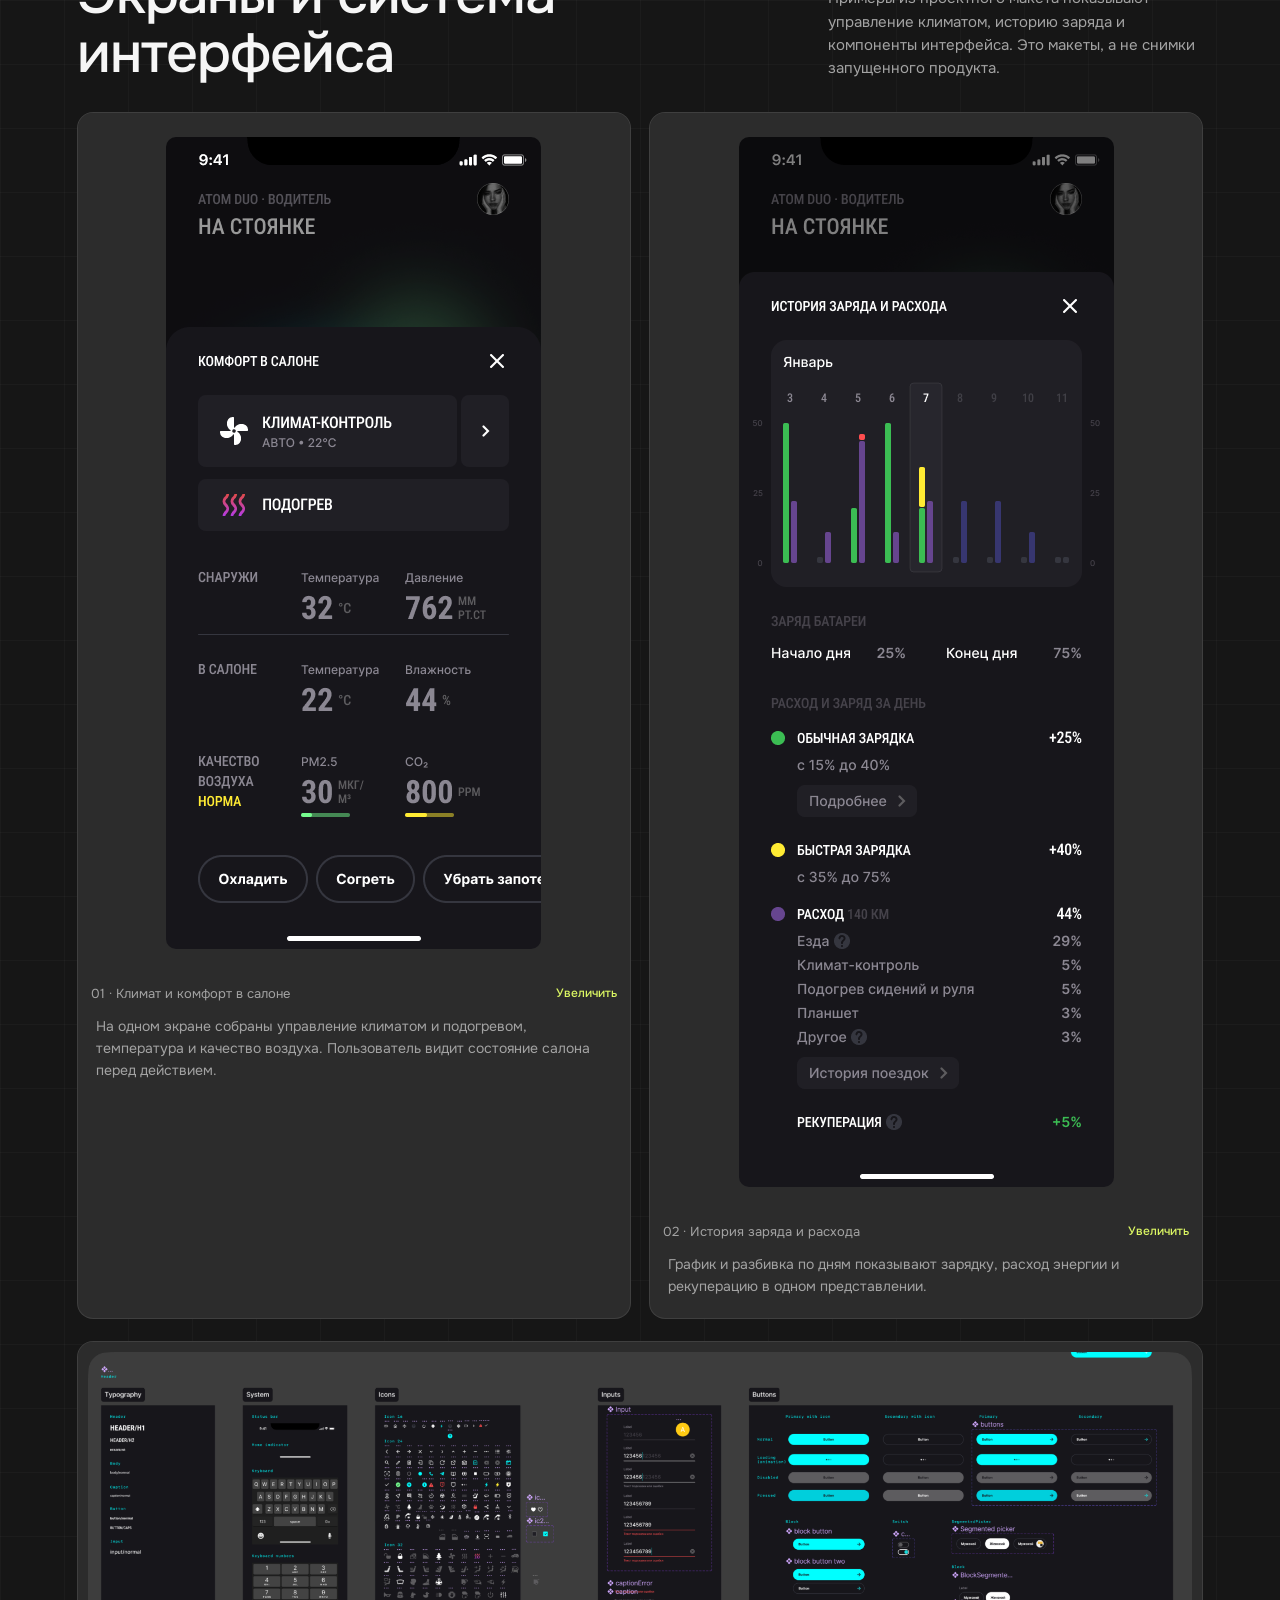
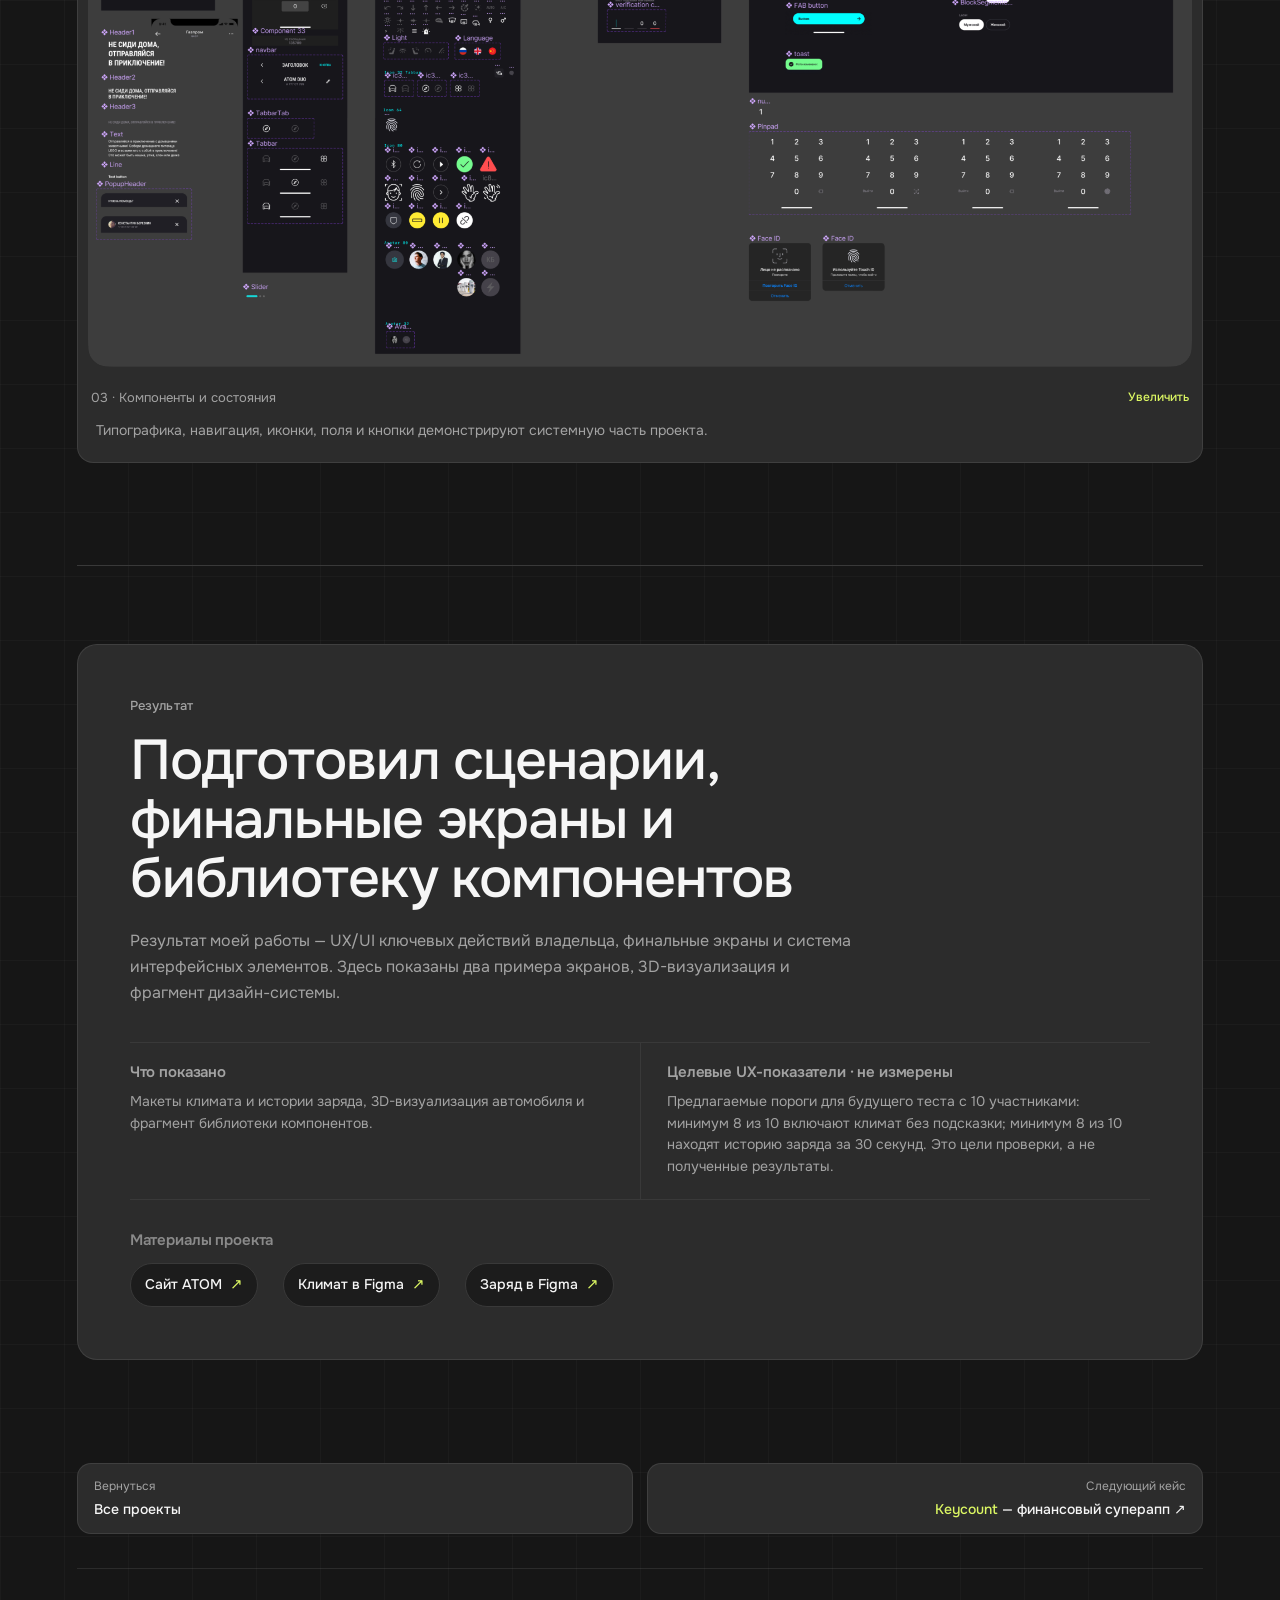
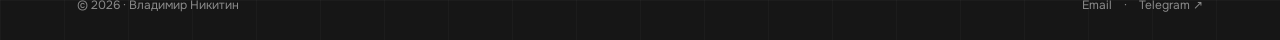
==== commit 351e0993: "Preserve original mockups on subtle charcoal card backgrounds" ====
--- a/case.html
+++ b/case.html
@@ -10,8 +10,8 @@
   <link rel="preload" href="assets/fonts/onest-cyrillic.woff2" as="font" type="font/woff2" crossorigin>
   <link rel="preload" href="assets/fonts/manrope-cyrillic.woff2" as="font" type="font/woff2" crossorigin>
   <link rel="stylesheet" href="assets/css/base.css?v=20261011-logo-5">
-  <link rel="stylesheet" href="assets/css/case.css?v=20261011-card-surfaces-1">
-  <script src="assets/js/case.js?v=20261011-dark-preview-1" defer></script>
+  <link rel="stylesheet" href="assets/css/case.css?v=20261011-clean-previews-1">
+  <script src="assets/js/case.js?v=20261011-clean-previews-1" defer></script>
   <script src="assets/js/page-grid.js?v=20261010-mobile-grid-autoplay-1" defer></script>
 </head>
 <body class="has-page-grid">
--- a/assets/css/case.css
+++ b/assets/css/case.css
@@ -308,7 +308,7 @@
     .case-category { margin-top: 18px; color: var(--accent); font-size: 11px; letter-spacing: .09em; text-transform: uppercase; }
     .case-deck { max-width: 68ch; margin-top: 16px; color: var(--muted); font-size: clamp(16px, 1.65vw, 20px); line-height: 1.75; }
     .case-hero-media { margin-top: clamp(34px, 5vw, 58px); padding: 12px; border: 1px solid rgba(255,255,255,.09); border-radius: 20px; background: var(--surface-raised); }
-    .case-hero-media img { border-radius: 12px; background: var(--surface-raised); }
+    .case-hero-media img { border-radius: 12px; background: #3b3b3b; }
     .case-hero-media figcaption { right: 22px; bottom: 22px; padding: 9px 13px; border: 1px solid rgba(255,255,255,.09); border-radius: 9px; color: var(--ink); background: rgba(22,22,22,.94); letter-spacing: .015em; text-transform: none; }
     .meta-grid { margin-top: 16px; overflow: hidden; border: 1px solid rgba(255,255,255,.09); border-radius: 16px; background: var(--surface-raised); }
     .meta-item { padding: 18px 18px; border-color: var(--line); }
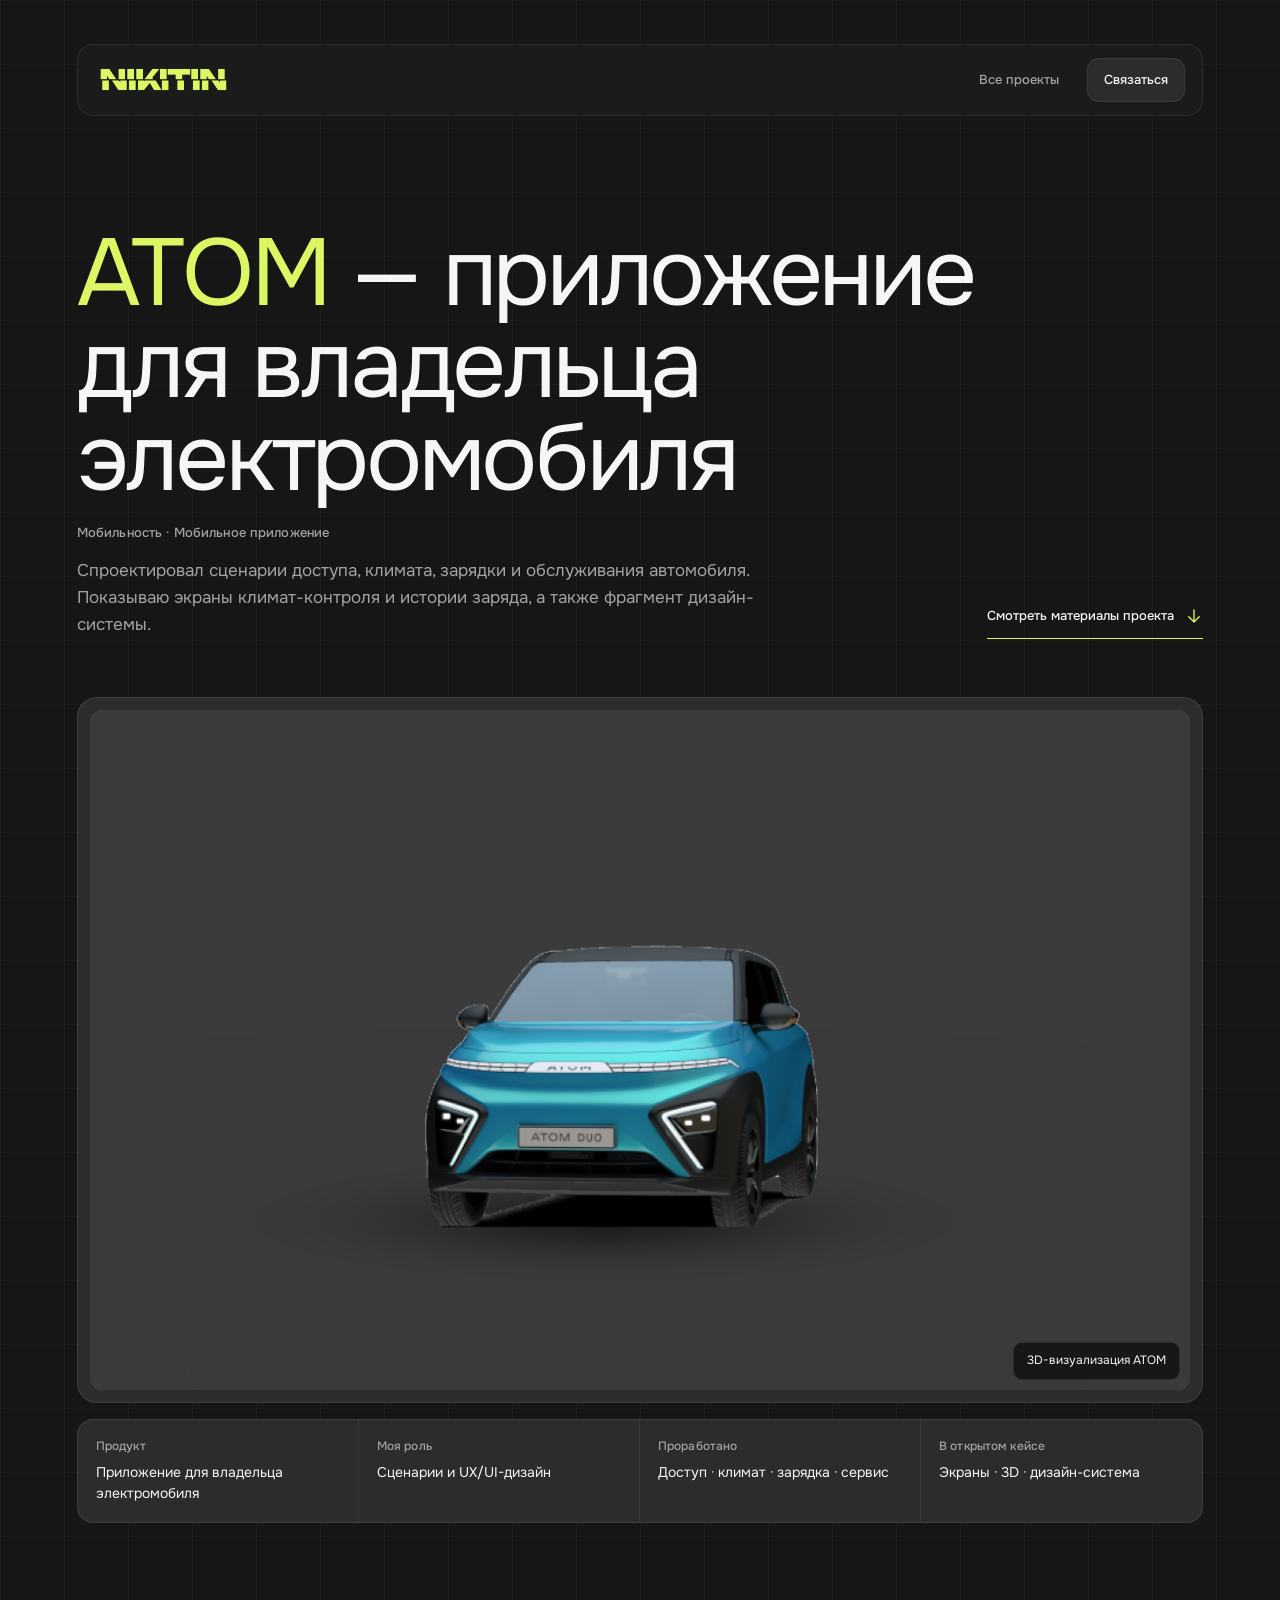
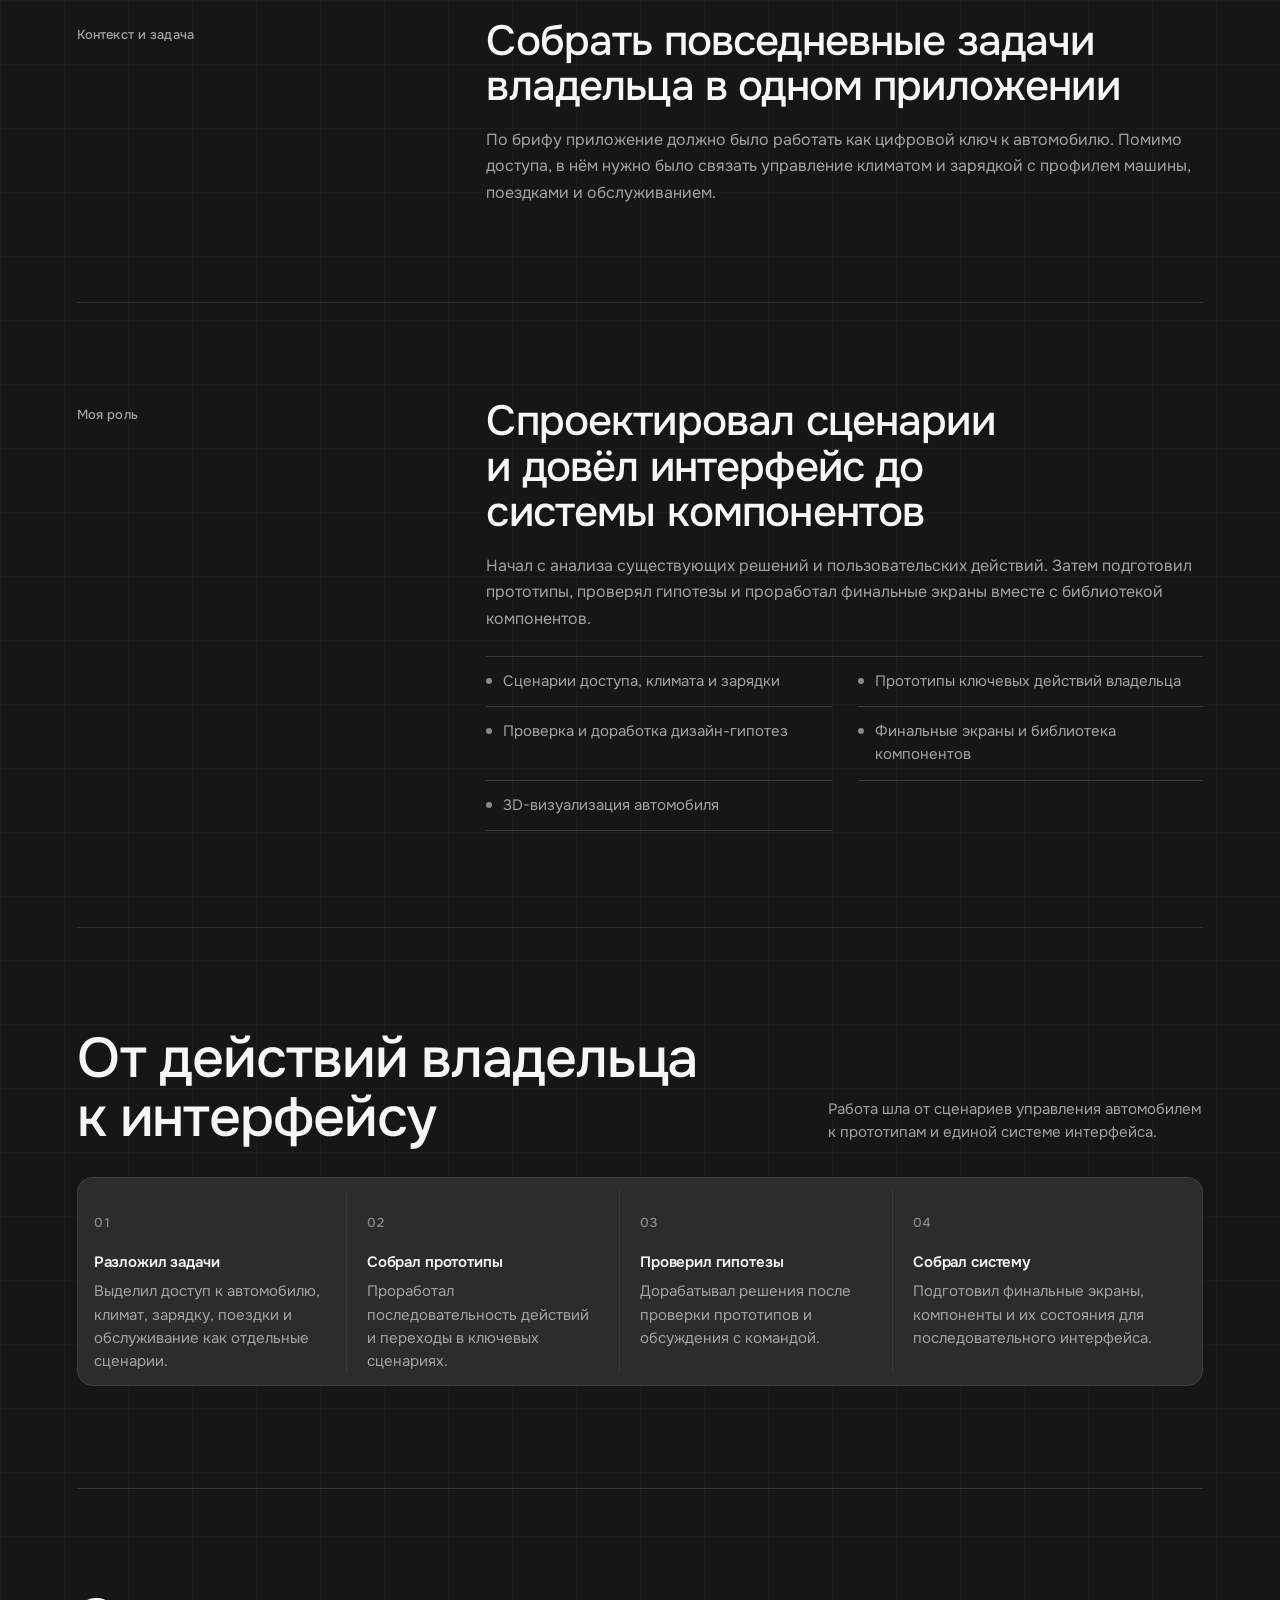
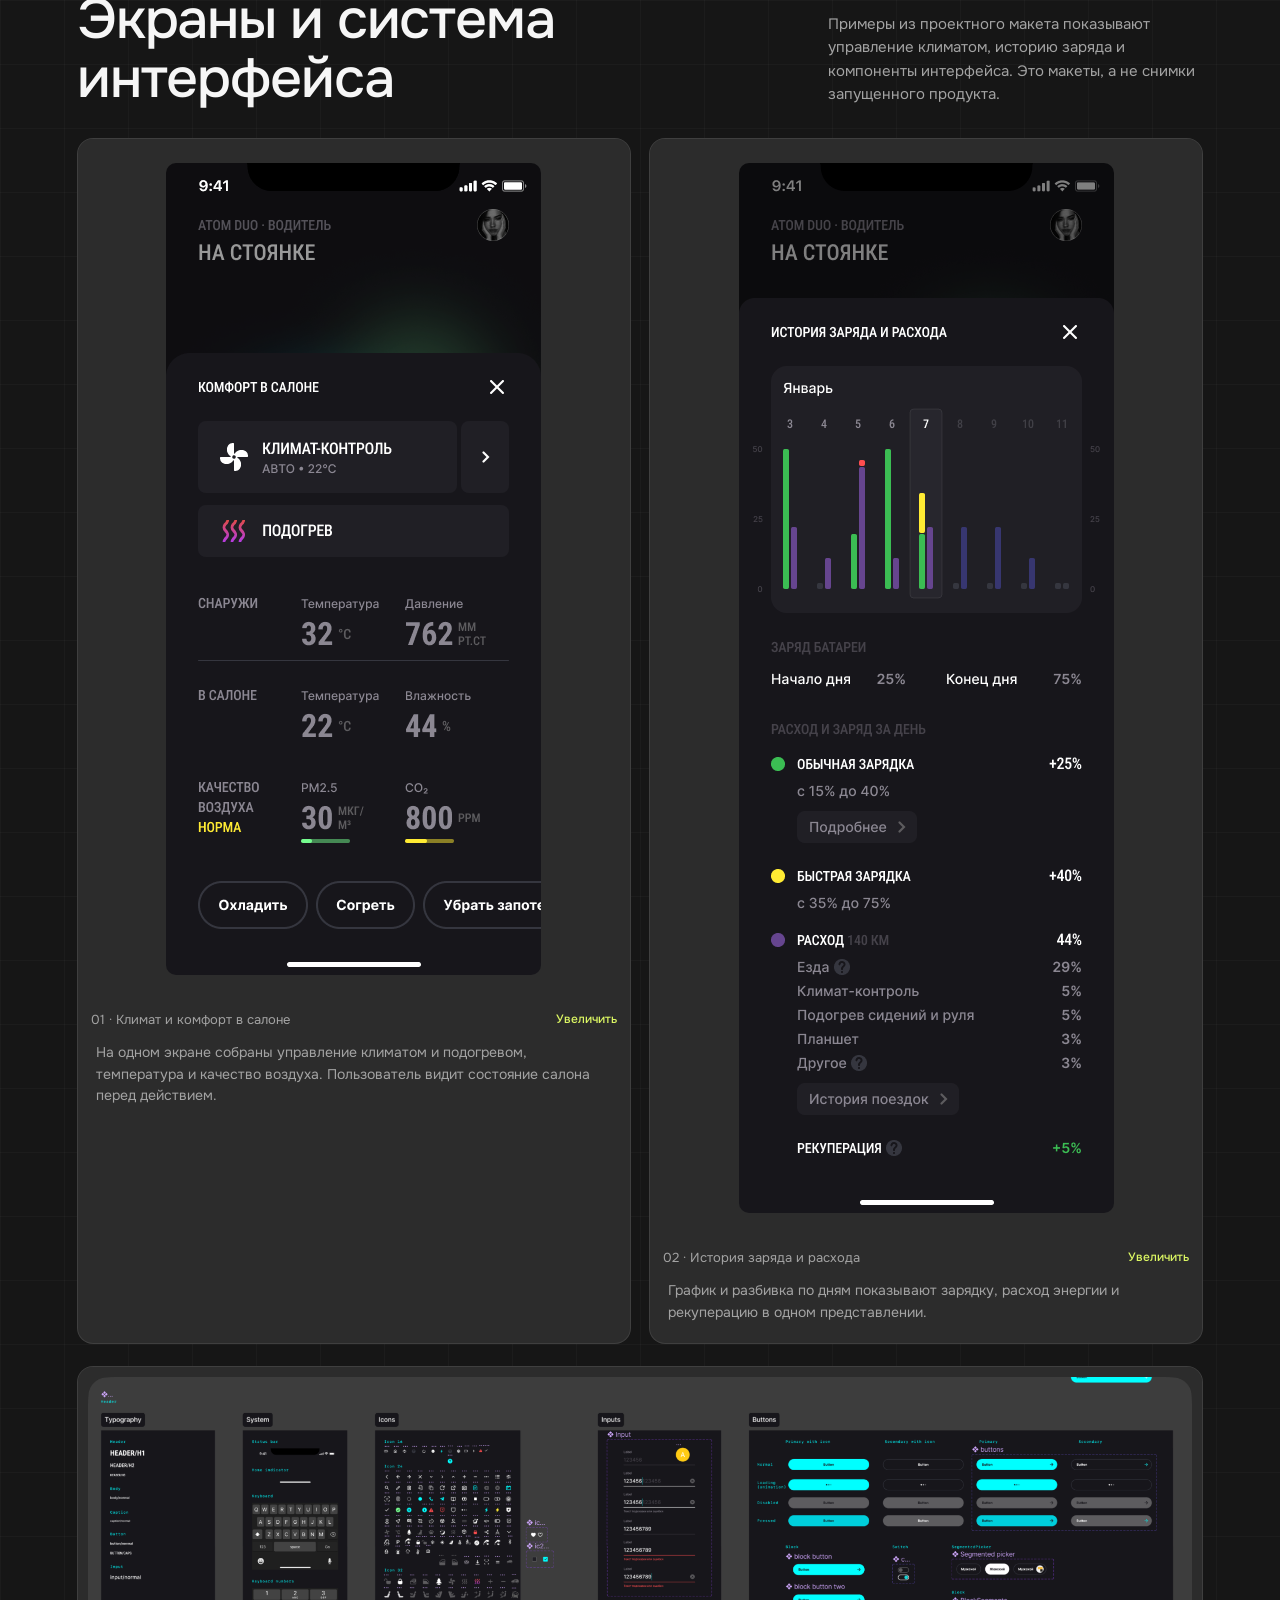
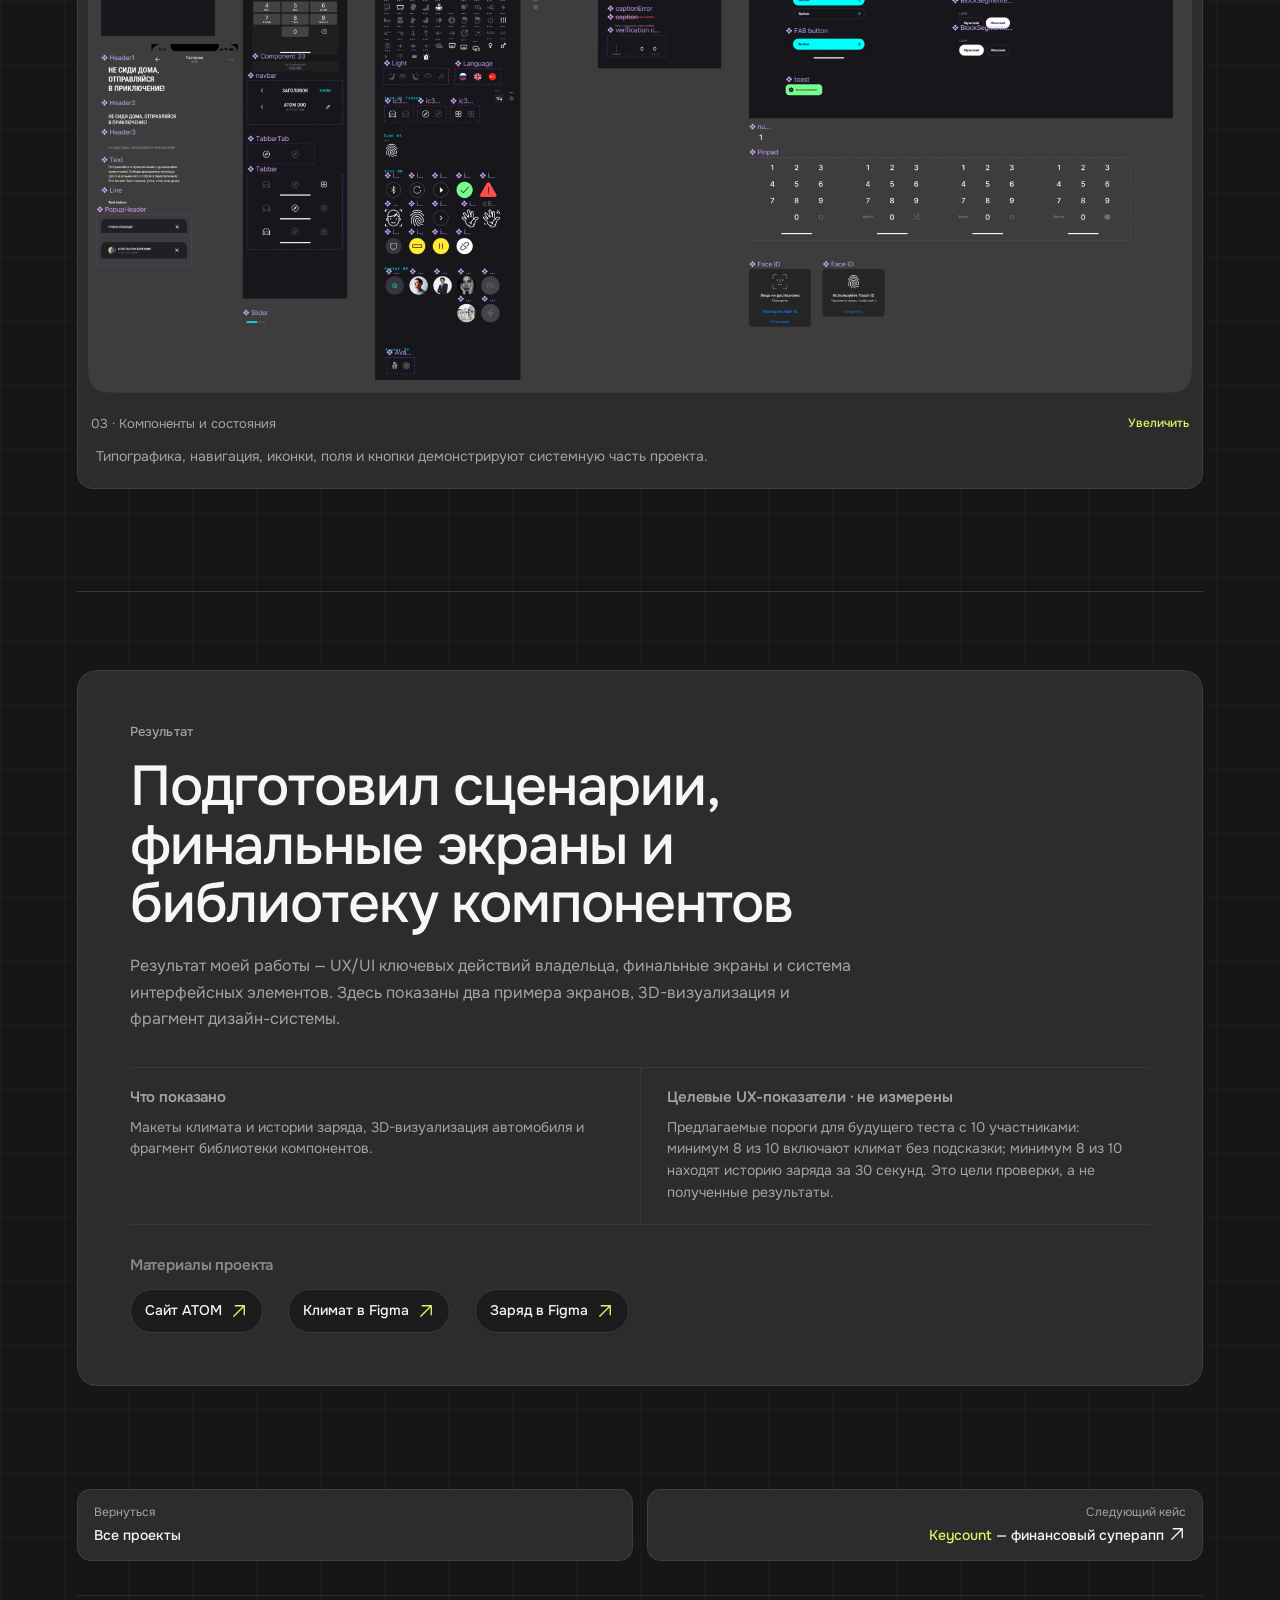
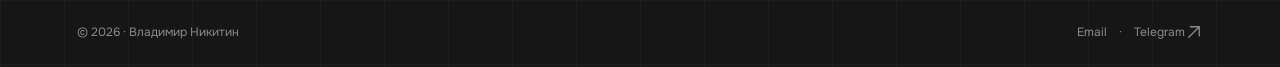
==== commit cdebf37c: "Refine site icons and Keycount gallery" ====
--- a/case.html
+++ b/case.html
@@ -9,13 +9,21 @@
   <link rel="icon" href="assets/favicon.svg" type="image/svg+xml">
   <link rel="preload" href="assets/fonts/onest-cyrillic.woff2" as="font" type="font/woff2" crossorigin>
   <link rel="preload" href="assets/fonts/manrope-cyrillic.woff2" as="font" type="font/woff2" crossorigin>
-  <link rel="stylesheet" href="assets/css/base.css?v=20261011-logo-5">
-  <link rel="stylesheet" href="assets/css/case.css?v=20261011-clean-previews-1">
-  <script src="assets/js/case.js?v=20261011-clean-previews-1" defer></script>
+  <link rel="stylesheet" href="assets/css/base.css?v=20261012-icons-1">
+  <link rel="stylesheet" href="assets/css/case.css?v=20261012-gallery-2">
+  <script src="assets/js/case.js?v=20261012-gallery-2" defer></script>
   <script src="assets/js/page-grid.js?v=20261010-mobile-grid-autoplay-1" defer></script>
 </head>
 <body class="has-page-grid">
   <div class="page-grid" aria-hidden="true"><canvas class="page-grid-canvas"></canvas></div>
+  <svg width="0" height="0" aria-hidden="true" focusable="false">
+    <defs>
+      <clipPath id="keycount-phone-cutout" clipPathUnits="objectBoundingBox">
+        <rect x=".18" y=".072" width=".30" height=".855" rx=".04" ry=".05"/>
+        <rect x=".52" y=".072" width=".30" height=".855" rx=".04" ry=".05"/>
+      </clipPath>
+    </defs>
+  </svg>
   <a class="skip-link" href="#main">Перейти к содержимому</a>
   <header class="case-header">
     <div class="shell header-inner">
@@ -41,7 +49,7 @@
       <p class="case-category" id="case-kicker" data-motion="left" style="--motion-delay: 175ms"></p>
       <div class="case-hero-summary">
         <p class="case-deck" id="case-deck" data-motion="left" style="--motion-delay: 245ms"></p>
-        <a class="case-hero-jump" href="#gallery-title" data-motion="right" style="--motion-delay: 300ms">Смотреть материалы проекта <span aria-hidden="true">↓</span></a>
+        <a class="case-hero-jump" href="#gallery-title" data-motion="right" style="--motion-delay: 300ms">Смотреть материалы проекта <span class="icon icon-down" aria-hidden="true"></span></a>
       </div>
       <figure class="case-hero-media" data-motion="bottom" style="--motion-delay: 130ms">
         <img id="hero-image" src="data:image/svg+xml,%3Csvg xmlns='http://www.w3.org/2000/svg' viewBox='0%200%201980%201500'%3E%3C/svg%3E" width="1980" height="1500" alt="" decoding="async">
@@ -93,20 +101,20 @@
 
     <nav class="case-navigation" aria-label="Навигация по кейсам">
       <a href="index.html#work" data-motion="left"><small>Вернуться</small><strong>Все проекты</strong></a>
-      <a class="next-case" id="next-case" href="#" data-motion="right"><small>Следующий кейс</small><strong><span id="next-title"></span> <span aria-hidden="true">↗</span></strong></a>
+      <a class="next-case" id="next-case" href="#" data-motion="right"><small>Следующий кейс</small><strong><span id="next-title"></span> <span class="icon icon-up-right" aria-hidden="true"></span></strong></a>
     </nav>
   </main>
 
   <dialog class="lightbox" id="lightbox" aria-labelledby="lightbox-caption">
     <div class="lightbox-header">
       <p id="lightbox-caption"></p>
-      <button class="lightbox-close" id="lightbox-close" type="button" aria-label="Закрыть изображение">×</button>
+      <button class="lightbox-close" id="lightbox-close" type="button" aria-label="Закрыть изображение"><span class="icon icon-close" aria-hidden="true"></span></button>
     </div>
     <div class="lightbox-toolbar" role="group" aria-label="Масштаб изображения">
-      <button id="lightbox-zoom-out" type="button" aria-label="Уменьшить изображение" disabled>−</button>
+      <button id="lightbox-zoom-out" type="button" aria-label="Уменьшить изображение" disabled><span class="icon icon-minus" aria-hidden="true"></span></button>
       <output id="lightbox-zoom-level" aria-live="polite">По ширине</output>
-      <button id="lightbox-zoom-in" type="button" aria-label="Увеличить изображение" disabled>+</button>
-      <a id="lightbox-original" href="#" target="_blank" rel="noopener noreferrer">Оригинал ↗</a>
+      <button id="lightbox-zoom-in" type="button" aria-label="Увеличить изображение" disabled><span class="icon icon-plus" aria-hidden="true"></span></button>
+      <a id="lightbox-original" href="#" target="_blank" rel="noopener noreferrer">Оригинал <span class="icon icon-up-right" aria-hidden="true"></span></a>
     </div>
     <div class="lightbox-viewport" id="lightbox-viewport" tabindex="0" aria-label="Область просмотра изображения">
       <img id="lightbox-image" alt="Увеличенное изображение" decoding="async">
@@ -116,7 +124,7 @@
 
   <footer class="shell site-footer">
     <p>© 2026 · Владимир Никитин</p>
-    <p><a href="mailto:ux.nikitin@gmail.com">Email</a> · <a href="https://t.me/niki7in" target="_blank" rel="noopener noreferrer">Telegram ↗</a></p>
+    <p><a href="mailto:ux.nikitin@gmail.com">Email</a> · <a href="https://t.me/niki7in" target="_blank" rel="noopener noreferrer">Telegram <span class="icon icon-up-right" aria-hidden="true"></span></a></p>
   </footer>
 </body>
 </html>
--- a/assets/css/base.css
+++ b/assets/css/base.css
@@ -95,6 +95,21 @@
     a { color: inherit; text-decoration: none; }
     button { color: inherit; font: inherit; }
     img { max-width: 100%; }
+    .icon {
+      width: 18px;
+      height: 18px;
+      display: inline-block;
+      flex: none;
+      vertical-align: -.2em;
+      background-color: currentColor;
+      -webkit-mask: var(--icon-image) center / contain no-repeat;
+      mask: var(--icon-image) center / contain no-repeat;
+    }
+    .icon-up-right { --icon-image: url("../icons/arrow-up-right.svg"); }
+    .icon-down { --icon-image: url("../icons/arrow-down.svg"); }
+    .icon-close { --icon-image: url("../icons/close.svg"); }
+    .icon-plus { --icon-image: url("../icons/plus.svg"); }
+    .icon-minus { --icon-image: url("../icons/minus.svg"); }
     ::selection { color: var(--accent-ink); background: var(--accent); }
     :focus-visible { outline: 3px solid var(--accent); outline-offset: 4px; }
     .shell { width: min(100% - 2 * var(--gutter), var(--max)); margin-inline: auto; }
--- a/assets/css/case.css
+++ b/assets/css/case.css
@@ -129,7 +129,7 @@
     .refs-block h3 { margin: 0 0 13px; color: var(--quiet); font-size: 12px; font-weight: 500; }
     .refs { display: flex; align-items: center; flex-wrap: wrap; gap: 10px 25px; }
     .refs a { min-height: 44px; display: inline-flex; align-items: center; gap: 8px; color: var(--ink); font-size: 12px; border-bottom: 1px solid var(--line); transition: color .2s ease, border-color .2s ease; }
-    .refs a span { color: var(--accent); font-size: 15px; }
+    .refs a .icon { color: var(--accent); }
     .refs a:hover { color: var(--accent); border-color: var(--accent); }
 
     .case-navigation { display: grid; grid-template-columns: 1fr 1fr; gap: 24px; padding-block: 25px 34px; border-bottom: 1px solid var(--line); }
@@ -164,10 +164,10 @@
       border-radius: 3px;
       color: var(--ink);
       background: var(--surface);
-      font-size: 23px;
       cursor: pointer;
     }
     .lightbox-close:hover { color: var(--accent); border-color: var(--accent); }
+    .lightbox-close .icon { width: 20px; height: 20px; }
     .lightbox-toolbar { display: flex; align-items: center; gap: 8px; }
     .lightbox-toolbar button, .lightbox-toolbar a {
       min-width: 44px;
@@ -182,9 +182,9 @@
       background: var(--surface);
       cursor: pointer;
     }
-    .lightbox-toolbar button { font-size: 22px; line-height: 1; }
+    .lightbox-toolbar button .icon { width: 20px; height: 20px; }
     .lightbox-toolbar button:disabled { color: var(--quiet); cursor: default; opacity: .55; }
-    .lightbox-toolbar a { margin-left: auto; font-size: 13px; white-space: nowrap; }
+    .lightbox-toolbar a { margin-left: auto; gap: 6px; font-size: 13px; white-space: nowrap; }
     .lightbox-toolbar a:hover, .lightbox-toolbar button:not(:disabled):hover { border-color: var(--accent); }
     .lightbox-toolbar output { min-width: 75px; color: var(--muted); font-size: 12px; text-align: center; white-space: nowrap; }
     .lightbox-viewport {
@@ -331,6 +331,8 @@
     .gallery-card { overflow: hidden; border: 1px solid rgba(255,255,255,.09); border-radius: 16px; background: var(--surface-raised); }
     .gallery-open { padding: 10px; background: var(--surface-raised); }
     .gallery-open img { border-radius: 10px; }
+    .gallery-card.dark-cutout .gallery-image-frame { display: block; overflow: hidden; border-radius: 10px; background: #3b3b3b; }
+    .gallery-card.dark-cutout .gallery-open img { clip-path: url(#keycount-phone-cutout); }
     .gallery-card figcaption { padding: 12px 13px; border: 0; color: var(--muted); }
     .zoom-hint { color: var(--accent); }
     .result-section {
@@ -415,7 +417,7 @@
       font-weight: 500;
       white-space: nowrap;
     }
-    .case-hero-jump span { color: var(--accent); font-size: 18px; }
+    .case-hero-jump .icon { color: var(--accent); }
     .case-hero-jump:hover { color: var(--accent); }
     @media (max-width: 900px) {
       .case-hero-summary { flex-direction: column; align-items: flex-start; gap: 8px; }
